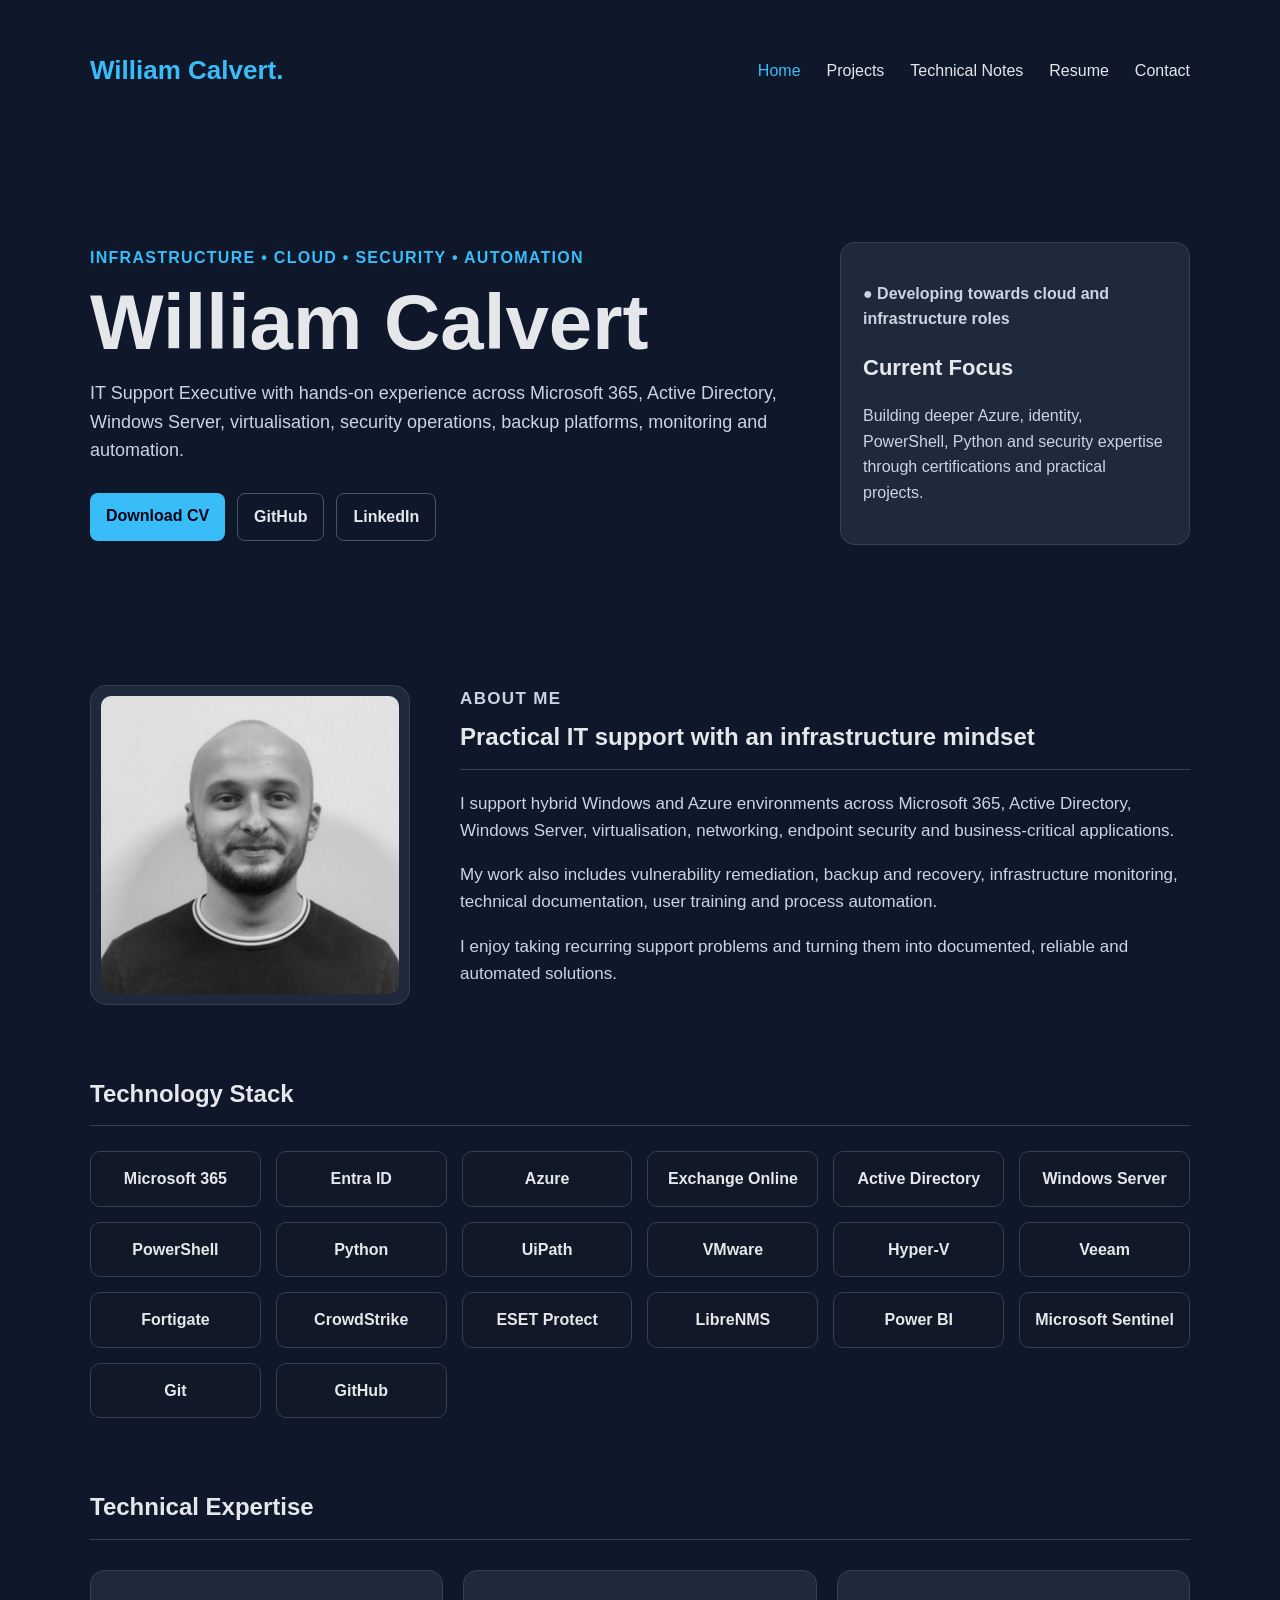
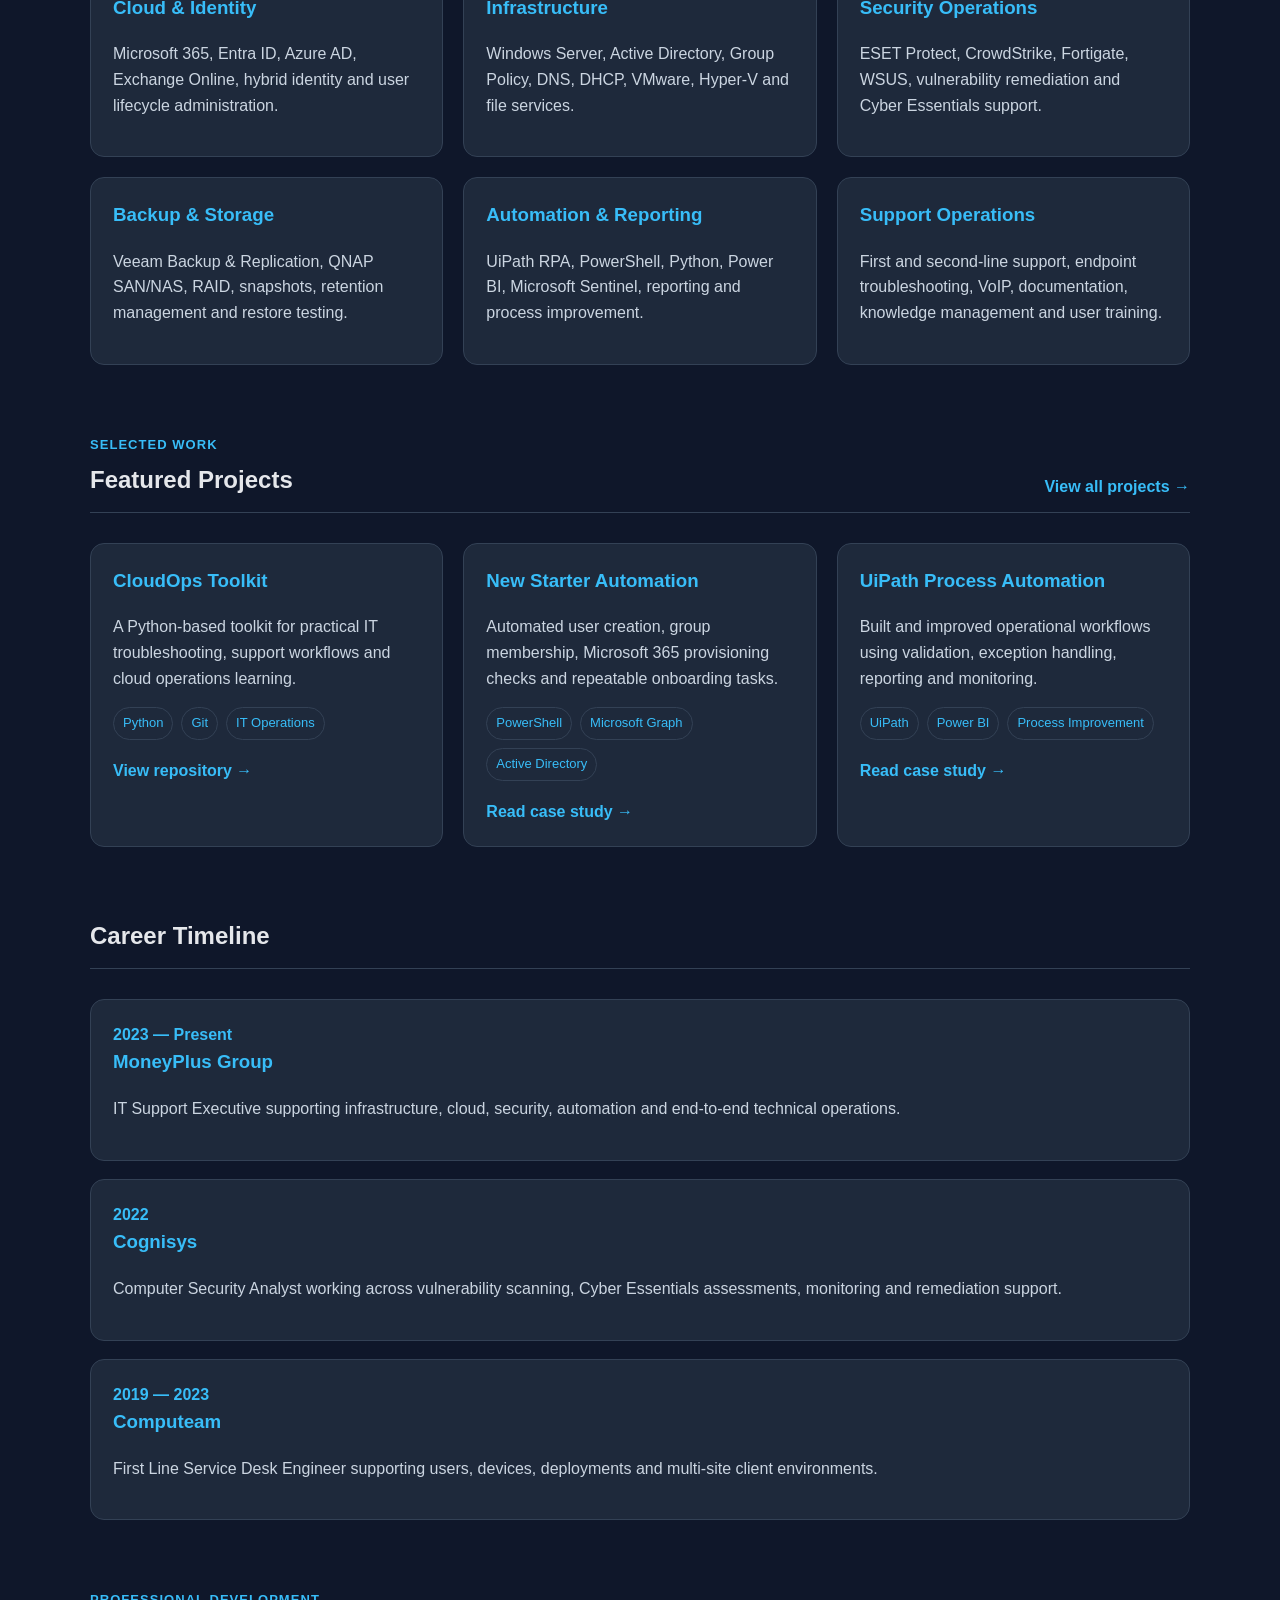
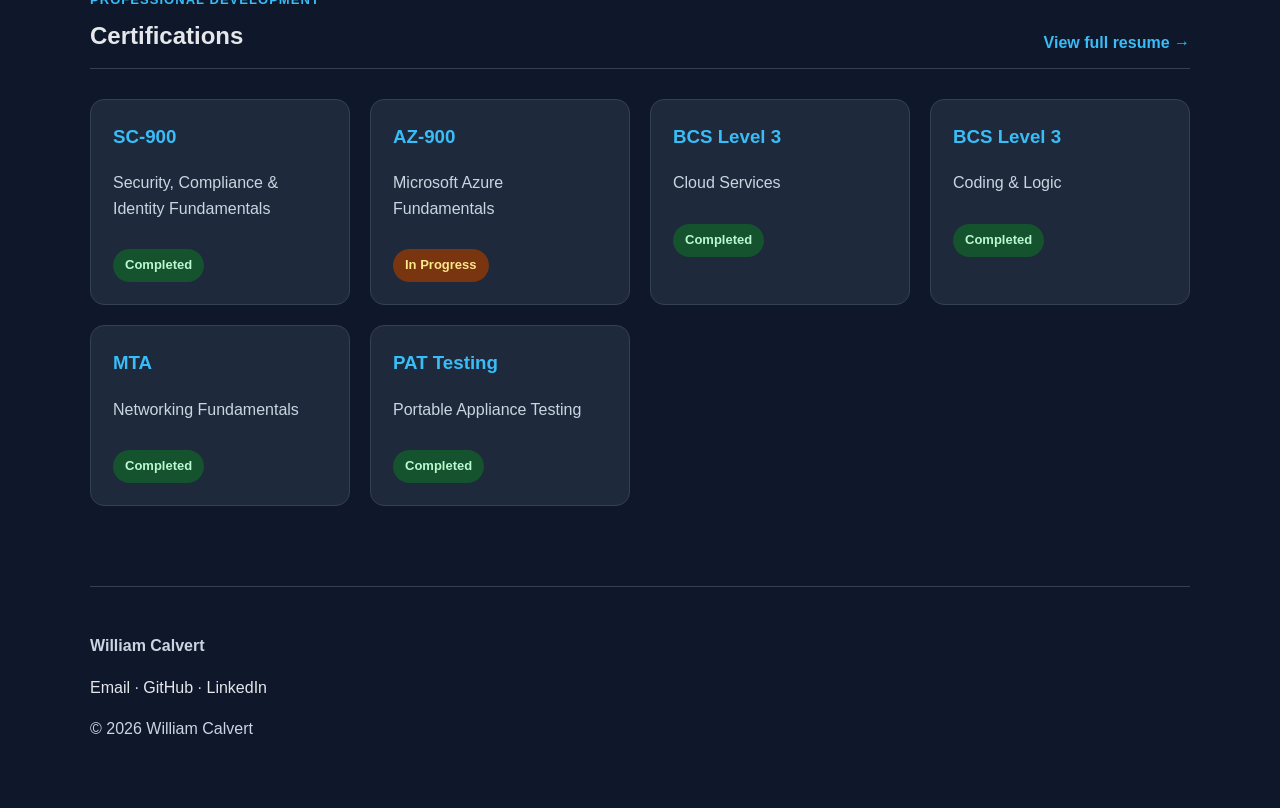
==== index.html @ 5eeb5b67 "Add downloadable CV and portfolio assets" ====
<!DOCTYPE html>
<html lang="en">
<head>
  <meta charset="UTF-8" />
  <meta name="viewport" content="width=device-width, initial-scale=1.0" />

  <meta
    name="description"
    content="William Calvert's IT portfolio covering infrastructure, Microsoft 365, cloud, security and automation."
  />

  <title>William Calvert | IT Support Portfolio</title>
  <link rel="stylesheet" href="style.css" />
</head>

<body>

  <main class="container">

    <nav>
      <div class="logo">
        William Calvert<span>.</span>
      </div>

      <ul>
        <li><a href="index.html" aria-current="page">Home</a></li>
        <li><a href="projects.html">Projects</a></li>
        <li><a href="blog.html">Technical Notes</a></li>
        <li><a href="resume.html">Resume</a></li>
        <li><a href="contact.html">Contact</a></li>
      </ul>
    </nav>

    <section class="hero">
      <div class="hero-text">
        <p class="eyebrow">
          Infrastructure • Cloud • Security • Automation
        </p>

        <h1>William Calvert</h1>

        <p class="intro">
          IT Support Executive with hands-on experience across Microsoft 365,
          Active Directory, Windows Server, virtualisation, security operations,
          backup platforms, monitoring and automation.
        </p>

        <div class="buttons">
          <a href="assets/Current CV.docx" class="btn" target="_blank">
            Download CV
          </a>

          <a
            href="https://github.com/Mysticeel"
            target="_blank"
            rel="noopener noreferrer"
            class="btn secondary"
          >
            GitHub
          </a>

          <a
            href="https://www.linkedin.com/in/william-calvert-b155931b8"
            target="_blank"
            rel="noopener noreferrer"
            class="btn secondary"
          >
            LinkedIn
          </a>
        </div>
      </div>

      <aside class="status-card">
        <p class="status-dot">
          <span aria-hidden="true">●</span>
          Developing towards cloud and infrastructure roles
        </p>

        <h2>Current Focus</h2>

        <p>
          Building deeper Azure, identity, PowerShell, Python and security
          expertise through certifications and practical projects.
        </p>
      </aside>
    </section>

    <section id="about" class="about-section">
      <div class="about-image-wrapper">
        <img
          src="assets/will-calvert.jpg"
          alt="Portrait of William Calvert"
          class="about-image"
        />
      </div>

      <div class="about-content">
        <p class="section-label">About me</p>
        <h2>Practical IT support with an infrastructure mindset</h2>

        <p>
          I support hybrid Windows and Azure environments across Microsoft 365,
          Active Directory, Windows Server, virtualisation, networking,
          endpoint security and business-critical applications.
        </p>

        <p>
          My work also includes vulnerability remediation, backup and recovery,
          infrastructure monitoring, technical documentation, user training and
          process automation.
        </p>

        <p>
          I enjoy taking recurring support problems and turning them into
          documented, reliable and automated solutions.
        </p>
      </div>
    </section>

    <section id="tech-stack">
      <h2>Technology Stack</h2>

      <div class="stack-grid">
        <div class="stack-item">Microsoft 365</div>
        <div class="stack-item">Entra ID</div>
        <div class="stack-item">Azure</div>
        <div class="stack-item">Exchange Online</div>
        <div class="stack-item">Active Directory</div>
        <div class="stack-item">Windows Server</div>
        <div class="stack-item">PowerShell</div>
        <div class="stack-item">Python</div>
        <div class="stack-item">UiPath</div>
        <div class="stack-item">VMware</div>
        <div class="stack-item">Hyper-V</div>
        <div class="stack-item">Veeam</div>
        <div class="stack-item">Fortigate</div>
        <div class="stack-item">CrowdStrike</div>
        <div class="stack-item">ESET Protect</div>
        <div class="stack-item">LibreNMS</div>
        <div class="stack-item">Power BI</div>
        <div class="stack-item">Microsoft Sentinel</div>
        <div class="stack-item">Git</div>
        <div class="stack-item">GitHub</div>
      </div>
    </section>

    <section id="expertise">
      <h2>Technical Expertise</h2>

      <div class="expertise-grid">

        <article class="card">
          <h3>Cloud & Identity</h3>
          <p>
            Microsoft 365, Entra ID, Azure AD, Exchange Online,
            hybrid identity and user lifecycle administration.
          </p>
        </article>

        <article class="card">
          <h3>Infrastructure</h3>
          <p>
            Windows Server, Active Directory, Group Policy, DNS, DHCP,
            VMware, Hyper-V and file services.
          </p>
        </article>

        <article class="card">
          <h3>Security Operations</h3>
          <p>
            ESET Protect, CrowdStrike, Fortigate, WSUS, vulnerability
            remediation and Cyber Essentials support.
          </p>
        </article>

        <article class="card">
          <h3>Backup & Storage</h3>
          <p>
            Veeam Backup & Replication, QNAP SAN/NAS, RAID, snapshots,
            retention management and restore testing.
          </p>
        </article>

        <article class="card">
          <h3>Automation & Reporting</h3>
          <p>
            UiPath RPA, PowerShell, Python, Power BI, Microsoft Sentinel,
            reporting and process improvement.
          </p>
        </article>

        <article class="card">
          <h3>Support Operations</h3>
          <p>
            First and second-line support, endpoint troubleshooting,
            VoIP, documentation, knowledge management and user training.
          </p>
        </article>

      </div>
    </section>

    <section id="featured-projects">
      <div class="section-heading">
        <div>
          <p class="section-label">Selected work</p>
          <h2>Featured Projects</h2>
        </div>

        <a href="projects.html" class="text-link">
          View all projects →
        </a>
      </div>

      <div class="highlight-grid">

        <article class="highlight-card">
          <h3>CloudOps Toolkit</h3>

          <p>
            A Python-based toolkit for practical IT troubleshooting,
            support workflows and cloud operations learning.
          </p>

          <div class="tags">
            <span>Python</span>
            <span>Git</span>
            <span>IT Operations</span>
          </div>

          <a
            href="https://github.com/Mysticeel/cloudops-toolkit"
            target="_blank"
            rel="noopener noreferrer"
            class="project-link"
          >
            View repository →
          </a>
        </article>

        <article class="highlight-card">
          <h3>New Starter Automation</h3>

          <p>
            Automated user creation, group membership, Microsoft 365
            provisioning checks and repeatable onboarding tasks.
          </p>

          <div class="tags">
            <span>PowerShell</span>
            <span>Microsoft Graph</span>
            <span>Active Directory</span>
          </div>

          <a
            href="projects.html#new-starter-automation"
            class="project-link"
          >
            Read case study →
          </a>
        </article>

        <article class="highlight-card">
          <h3>UiPath Process Automation</h3>

          <p>
            Built and improved operational workflows using validation,
            exception handling, reporting and monitoring.
          </p>

          <div class="tags">
            <span>UiPath</span>
            <span>Power BI</span>
            <span>Process Improvement</span>
          </div>

          <a
            href="projects.html#uipath-automation"
            class="project-link"
          >
            Read case study →
          </a>
        </article>

      </div>
    </section>

    <section id="timeline">
      <h2>Career Timeline</h2>

      <div class="timeline">

        <article class="timeline-item">
          <span>2023 — Present</span>
          <h3>MoneyPlus Group</h3>
          <p>
            IT Support Executive supporting infrastructure, cloud,
            security, automation and end-to-end technical operations.
          </p>
        </article>

        <article class="timeline-item">
          <span>2022</span>
          <h3>Cognisys</h3>
          <p>
            Computer Security Analyst working across vulnerability scanning,
            Cyber Essentials assessments, monitoring and remediation support.
          </p>
        </article>

        <article class="timeline-item">
          <span>2019 — 2023</span>
          <h3>Computeam</h3>
          <p>
            First Line Service Desk Engineer supporting users, devices,
            deployments and multi-site client environments.
          </p>
        </article>

      </div>
    </section>

    <section id="certifications">
      <div class="section-heading">
        <div>
          <p class="section-label">Professional development</p>
          <h2>Certifications</h2>
        </div>

        <a href="resume.html#certifications" class="text-link">
          View full resume →
        </a>
      </div>

      <div class="cert-grid">

        <article class="cert completed">
          <h3>SC-900</h3>
          <p>Security, Compliance & Identity Fundamentals</p>
          <span>Completed</span>
        </article>

        <article class="cert progress">
          <h3>AZ-900</h3>
          <p>Microsoft Azure Fundamentals</p>
          <span>In Progress</span>
        </article>

        <article class="cert completed">
          <h3>BCS Level 3</h3>
          <p>Cloud Services</p>
          <span>Completed</span>
        </article>

        <article class="cert completed">
          <h3>BCS Level 3</h3>
          <p>Coding & Logic</p>
          <span>Completed</span>
        </article>

        <article class="cert completed">
          <h3>MTA</h3>
          <p>Networking Fundamentals</p>
          <span>Completed</span>
        </article>

        <article class="cert completed">
          <h3>PAT Testing</h3>
          <p>Portable Appliance Testing</p>
          <span>Completed</span>
        </article>

      </div>
    </section>

    <footer id="contact">
      <p><strong>William Calvert</strong></p>

      <p>
        <a href="mailto:William-calvert@hotmail.co.uk">Email</a>
        ·
        <a
          href="https://github.com/Mysticeel"
          target="_blank"
          rel="noopener noreferrer"
        >
          GitHub
        </a>
        ·
        <a
          href="https://www.linkedin.com/in/william-calvert-b155931b8"
          target="_blank"
          rel="noopener noreferrer"
        >
          LinkedIn
        </a>
      </p>

      <p>© 2026 William Calvert</p>
    </footer>

  </main>

</body>
</html>
---- style.css ----
* {
  box-sizing: border-box;
}

html {
  scroll-behavior: smooth;
}

body {
  margin: 0;
  font-family: Arial, Helvetica, sans-serif;
  background: #0f172a;
  color: #e5e7eb;
  line-height: 1.6;
}

img {
  max-width: 100%;
}

.container {
  width: min(1100px, 92%);
  margin: 0 auto;
  padding: 50px 0;
}

/* Navigation */

nav {
  display: flex;
  justify-content: space-between;
  align-items: center;
  gap: 24px;
  margin-bottom: 80px;
}

.logo {
  color: #38bdf8;
  font-size: 26px;
  font-weight: 700;
  text-decoration: none;
}

nav ul {
  display: flex;
  flex-wrap: wrap;
  gap: 26px;
  margin: 0;
  padding: 0;
  list-style: none;
}

nav a,
footer a {
  color: #e5e7eb;
  text-decoration: none;
}

nav a:hover,
nav a[aria-current="page"],
footer a:hover {
  color: #38bdf8;
}

/* Typography */

.eyebrow,
.section-label {
  color: #38bdf8;
  font-weight: 700;
  letter-spacing: 0.08em;
  text-transform: uppercase;
}

.eyebrow {
  margin: 0 0 12px;
}

.section-label {
  margin: 0 0 6px;
  font-size: 13px;
}

h1 {
  margin: 0;
  font-size: clamp(46px, 7vw, 78px);
  line-height: 1;
}

h2 {
  margin-top: 70px;
  padding-bottom: 12px;
  border-bottom: 1px solid #334155;
}

h3 {
  margin-top: 0;
}

.intro {
  max-width: 720px;
  color: #cbd5e1;
  font-size: 18px;
}

/* Buttons and links */

.buttons {
  display: flex;
  flex-wrap: wrap;
  gap: 12px;
  margin-top: 28px;
}

.btn {
  display: inline-block;
  padding: 10px 16px;
  border-radius: 8px;
  background: #38bdf8;
  color: #020617;
  font-weight: 700;
  text-decoration: none;
  transition: 0.2s ease;
}

.btn.secondary {
  border: 1px solid #475569;
  background: transparent;
  color: #e5e7eb;
}

.btn:hover {
  transform: translateY(-2px);
}

.text-link,
.project-link {
  color: #38bdf8;
  font-weight: 700;
  text-decoration: none;
}

.project-link {
  display: inline-block;
  margin-top: 18px;
}

.text-link:hover,
.project-link:hover {
  text-decoration: underline;
}

/* Homepage hero */

.hero {
  display: grid;
  grid-template-columns: minmax(0, 2fr) minmax(260px, 1fr);
  gap: 50px;
  align-items: center;
  padding: 70px 0;
}

.hero-text {
  min-width: 0;
}

.status-card,
.card,
.highlight-card,
.timeline-item,
.cert {
  padding: 22px;
  border: 1px solid #334155;
  border-radius: 14px;
  background: #1e293b;
  transition: 0.2s ease;
}

.status-card:hover,
.card:hover,
.highlight-card:hover,
.timeline-item:hover,
.cert:hover {
  transform: translateY(-4px);
  border-color: #38bdf8;
}

.status-dot {
  color: #38bdf8;
  font-weight: 700;
}

.status-card h2 {
  margin-top: 18px;
  padding: 0;
  border: 0;
  font-size: 22px;
}

.status-card p,
.card p,
.highlight-card p,
.timeline-item p,
.cert p,
footer {
  color: #cbd5e1;
}

/* About section */

.about-section {
  display: grid;
  grid-template-columns: minmax(220px, 320px) 1fr;
  gap: 50px;
  align-items: center;
  margin-top: 70px;
}

.about-image-wrapper {
  padding: 10px;
  border: 1px solid #334155;
  border-radius: 16px;
  background: #1e293b;
}

.about-image {
  display: block;
  width: 100%;
  aspect-ratio: 1 / 1;
  border-radius: 10px;
  object-fit: cover;
  filter: grayscale(100%);
}

.about-content h2 {
  margin-top: 0;
}

.about-content p {
  color: #cbd5e1;
  font-size: 17px;
}

/* Section headings */

.section-heading {
  display: flex;
  justify-content: space-between;
  align-items: end;
  gap: 24px;
  margin-top: 70px;
  padding-bottom: 12px;
  border-bottom: 1px solid #334155;
}

.section-heading h2 {
  margin: 0;
  padding: 0;
  border: 0;
}

/* Grids */

.stack-grid,
.expertise-grid,
.highlight-grid,
.cert-grid {
  display: grid;
  gap: 20px;
  margin-top: 30px;
}

.stack-grid {
  grid-template-columns: repeat(auto-fit, minmax(150px, 1fr));
  gap: 15px;
  margin-top: 25px;
}

.expertise-grid,
.highlight-grid {
  grid-template-columns: repeat(auto-fit, minmax(280px, 1fr));
}

.cert-grid {
  grid-template-columns: repeat(auto-fit, minmax(220px, 1fr));
}

.stack-item {
  padding: 14px;
  border: 1px solid #334155;
  border-radius: 10px;
  background: #111827;
  text-align: center;
  font-weight: 600;
  transition: 0.2s ease;
}

.stack-item:hover {
  transform: translateY(-3px);
  border-color: #38bdf8;
  color: #38bdf8;
}

/* Tags */

.tags {
  display: flex;
  flex-wrap: wrap;
  gap: 8px;
  margin-top: 14px;
}

.tags span {
  padding: 5px 9px;
  border: 1px solid #334155;
  border-radius: 999px;
  color: #38bdf8;
  font-size: 13px;
}

.large-tags span {
  padding: 8px 12px;
  font-size: 14px;
}

/* Timeline */

.timeline {
  display: grid;
  gap: 18px;
  margin-top: 30px;
}

.timeline-item span {
  color: #38bdf8;
  font-weight: 700;
}

.cert h3,
.card h3,
.highlight-card h3,
.timeline-item h3,
.status-card h3 {
  color: #38bdf8;
}

/* Certifications */

.cert span {
  display: inline-block;
  margin-top: 12px;
  padding: 6px 12px;
  border-radius: 999px;
  font-size: 13px;
  font-weight: 600;
}

.completed span {
  background: #14532d;
  color: #bbf7d0;
}

.progress span {
  background: #78350f;
  color: #fde68a;
}

.planned span {
  background: #1e3a8a;
  color: #bfdbfe;
}

/* Standard page header */

.page-header,
.project-hero {
  max-width: 900px;
  padding: 40px 0 20px;
}

.page-header h1,
.project-hero h1 {
  font-size: clamp(42px, 6vw, 68px);
}

/* Projects page */

.project-summary {
  display: grid;
  grid-template-columns: minmax(0, 1fr) auto;
  gap: 40px;
  align-items: center;
  margin-top: 40px;
  padding: 36px;
  border: 1px solid #334155;
  border-radius: 18px;
  background: #1e293b;
  transition: 0.25s ease;
}

.project-summary:hover {
  transform: translateY(-4px);
  border-color: #38bdf8;
}

.project-summary > div:first-child {
  max-width: 780px;
}

.project-summary h2 {
  margin: 0;
  padding: 0;
  border: 0;
  color: #38bdf8;
}

.project-summary p {
  color: #cbd5e1;
}

.featured-project {
  border-color: #0ea5e9;
}

.project-actions {
  display: flex;
  flex-direction: column;
  gap: 14px;
  min-width: 180px;
}

/* CloudOps Toolkit detail page */

.project-detail {
  max-width: 900px;
  margin-top: 70px;
}

.project-detail h2 {
  margin-bottom: 20px;
}

.project-detail p,
.project-detail li {
  color: #cbd5e1;
}

.detail-list {
  margin: 0;
  padding-left: 20px;
  color: #cbd5e1;
}

.detail-list li {
  margin-bottom: 8px;
}

.module-grid {
  display: grid;
  grid-template-columns: repeat(auto-fit, minmax(220px, 1fr));
  gap: 14px;
  margin-top: 24px;
}

.module-card {
  padding: 16px;
  border: 1px solid #334155;
  border-radius: 10px;
  background: #111827;
  transition: 0.2s ease;
}

.module-card:hover {
  transform: translateY(-3px);
  border-color: #38bdf8;
}

.code-block {
  overflow-x: auto;
  padding: 22px;
  border: 1px solid #334155;
  border-radius: 12px;
  background: #020617;
  color: #cbd5e1;
  line-height: 1.7;
}

/* Footer */

footer {
  margin-top: 80px;
  padding-top: 30px;
  border-top: 1px solid #334155;
}

/* Responsive */

@media (max-width: 800px) {
  nav {
    flex-direction: column;
    align-items: flex-start;
    margin-bottom: 40px;
  }

  nav ul {
    gap: 16px;
  }

  .hero {
    grid-template-columns: 1fr;
    padding: 40px 0;
  }

  .about-section {
    grid-template-columns: 1fr;
  }

  .about-image-wrapper {
    max-width: 320px;
  }
}

@media (max-width: 700px) {
  .project-summary {
    grid-template-columns: 1fr;
    padding: 24px;
  }

  .project-actions {
    width: 100%;
  }

  .project-actions .btn {
    text-align: center;
  }
}

@media (max-width: 650px) {
  .container {
    width: min(94%, 1100px);
    padding: 28px 0;
  }

  h1 {
    font-size: 44px;
  }

  h2 {
    margin-top: 54px;
  }

  .section-heading {
    flex-direction: column;
    align-items: flex-start;
  }

  .expertise-grid,
  .highlight-grid,
  .cert-grid {
    grid-template-columns: 1fr;
  }
}

.resume-section {
  max-width: 950px;
  margin-top: 70px;
}

.resume-section > p {
  color: #cbd5e1;
}

.resume-role {
  margin-top: 24px;
  padding: 26px;
  border: 1px solid #334155;
  border-radius: 14px;
  background: #1e293b;
}

.resume-role-header {
  display: flex;
  justify-content: space-between;
  align-items: flex-start;
  gap: 24px;
  margin-bottom: 18px;
}

.resume-role-header h3 {
  margin-bottom: 2px;
  color: #38bdf8;
}

.resume-role-header span {
  color: #94a3b8;
  font-weight: 700;
  white-space: nowrap;
}

.company-name {
  margin: 0;
  color: #cbd5e1;
}

.resume-skills-grid {
  display: grid;
  grid-template-columns: repeat(auto-fit, minmax(260px, 1fr));
  gap: 18px;
  margin-top: 28px;
}

.resume-skill-group {
  padding: 20px;
  border: 1px solid #334155;
  border-radius: 12px;
  background: #111827;
}

.resume-skill-group h3 {
  color: #38bdf8;
}

.resume-skill-group p {
  margin-bottom: 0;
  color: #cbd5e1;
}

@media (max-width: 700px) {
  .resume-role-header {
    flex-direction: column;
    gap: 6px;
  }

  .resume-role-header span {
    white-space: normal;
  }
}

.contact-grid {
  display: grid;
  grid-template-columns: repeat(2, minmax(0, 1fr));
  gap: 20px;
  margin-top: 40px;
}

.contact-card {
  padding: 26px;
  border: 1px solid #334155;
  border-radius: 14px;
  background: #1e293b;
  transition: 0.2s ease;
}

.contact-card:hover {
  transform: translateY(-4px);
  border-color: #38bdf8;
}

.contact-card h2 {
  margin: 0 0 12px;
  padding: 0;
  border: 0;
  color: #38bdf8;
  font-size: 24px;
}

.contact-card p {
  color: #cbd5e1;
}

.contact-card .btn {
  margin-top: 12px;
}

.contact-cta {
  margin-top: 70px;
  padding: 30px;
  border: 1px solid #334155;
  border-radius: 16px;
  background: #111827;
}

.contact-cta h2 {
  margin: 0;
  padding: 0;
  border: 0;
}

.contact-cta > p:not(.section-label) {
  max-width: 750px;
  color: #cbd5e1;
}

@media (max-width: 700px) {
  .contact-grid {
    grid-template-columns: 1fr;
  }
}

.notes-intro {
  margin-top: 40px;
  padding: 28px;
  border: 1px solid #334155;
  border-radius: 16px;
  background: #111827;
}

.notes-intro h2 {
  margin: 0 0 12px;
  padding: 0;
  border: 0;
}

.notes-intro p:not(.section-label) {
  max-width: 780px;
  color: #cbd5e1;
}

.notes-intro .btn {
  margin-top: 12px;
}

.notes-grid {
  display: grid;
  grid-template-columns: repeat(2, minmax(0, 1fr));
  gap: 20px;
  margin-top: 40px;
}

.note-card {
  padding: 26px;
  border: 1px solid #334155;
  border-radius: 14px;
  background: #1e293b;
  transition: 0.2s ease;
}

.note-card:hover {
  transform: translateY(-4px);
  border-color: #38bdf8;
}

.note-card h2 {
  margin: 16px 0 10px;
  padding: 0;
  border: 0;
  color: #38bdf8;
  font-size: 24px;
}

.note-card p {
  color: #cbd5e1;
}

.note-meta {
  display: flex;
  flex-wrap: wrap;
  gap: 8px;
}

.note-meta span,
.note-status {
  display: inline-block;
  padding: 5px 9px;
  border: 1px solid #334155;
  border-radius: 999px;
  color: #94a3b8;
  font-size: 12px;
  font-weight: 700;
}

.note-status {
  margin-top: 12px;
}

@media (max-width: 700px) {
  .notes-grid {
    grid-template-columns: 1fr;
  }
}
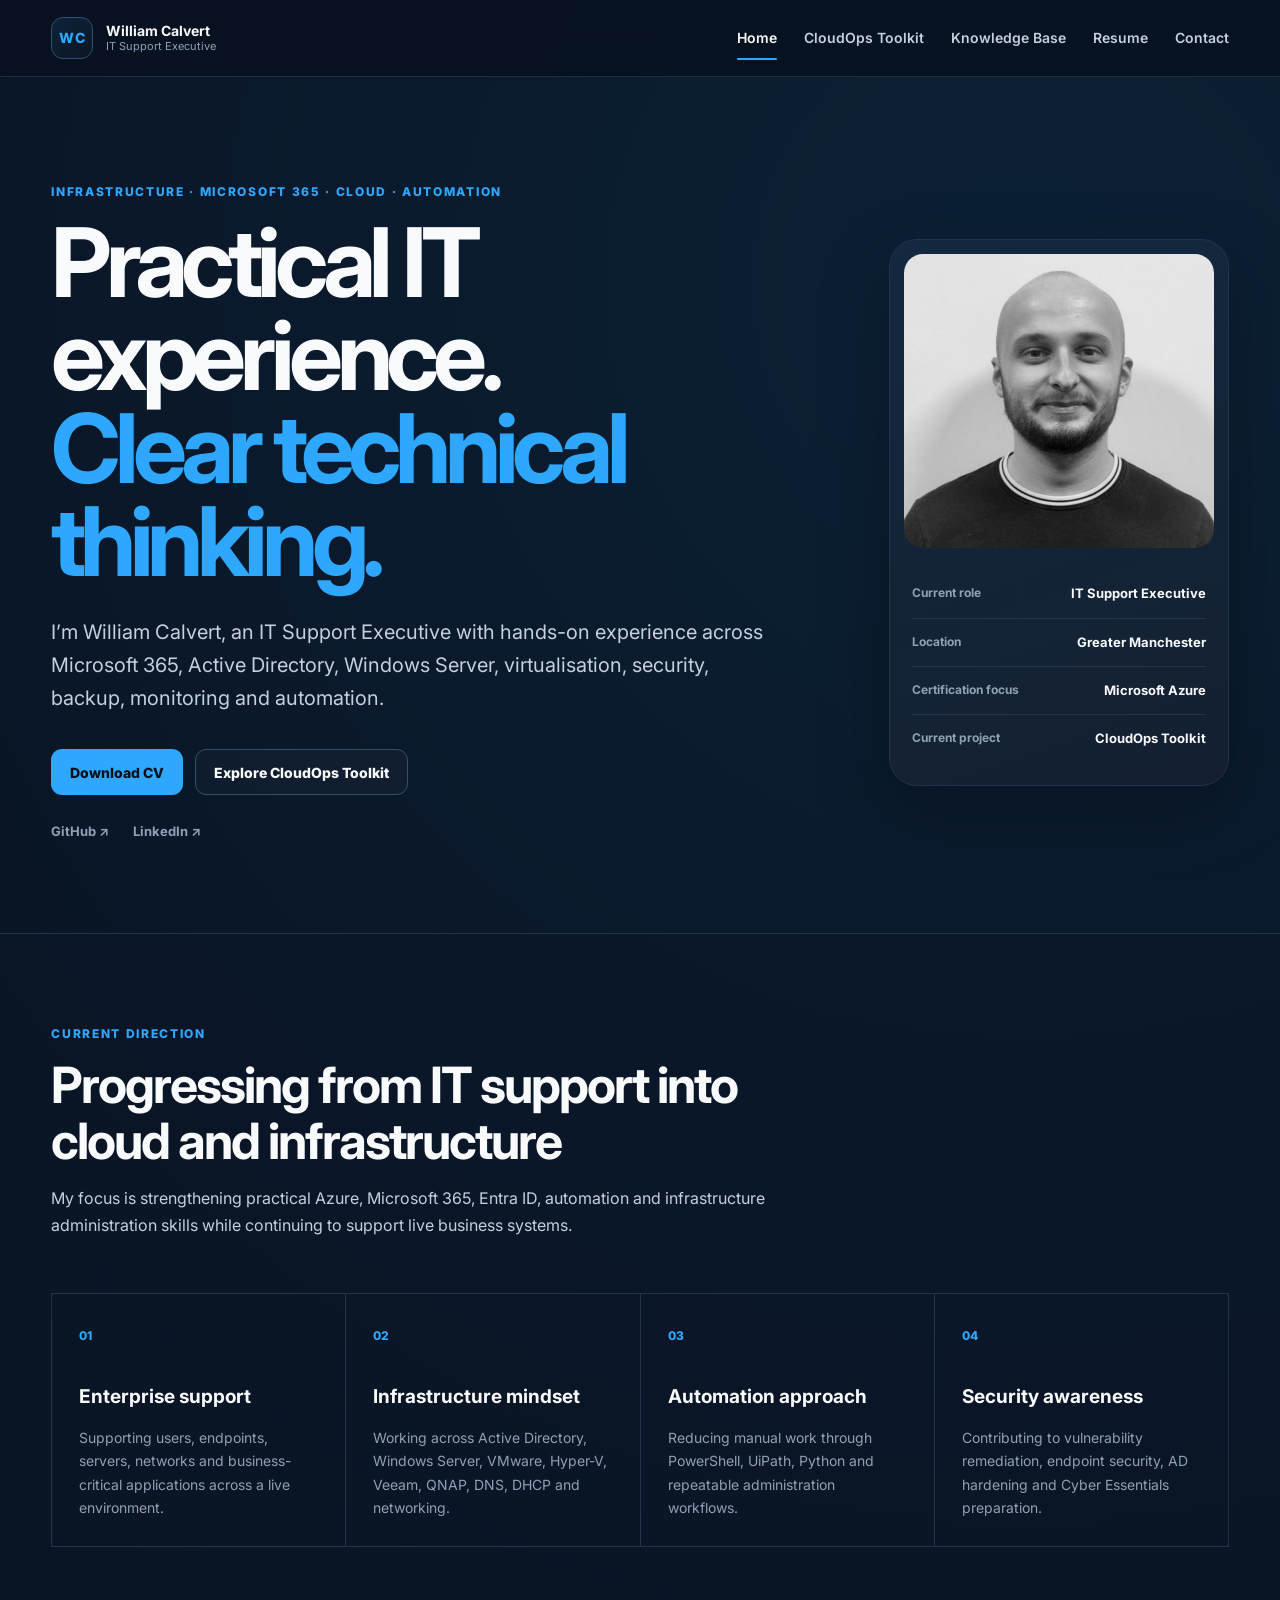
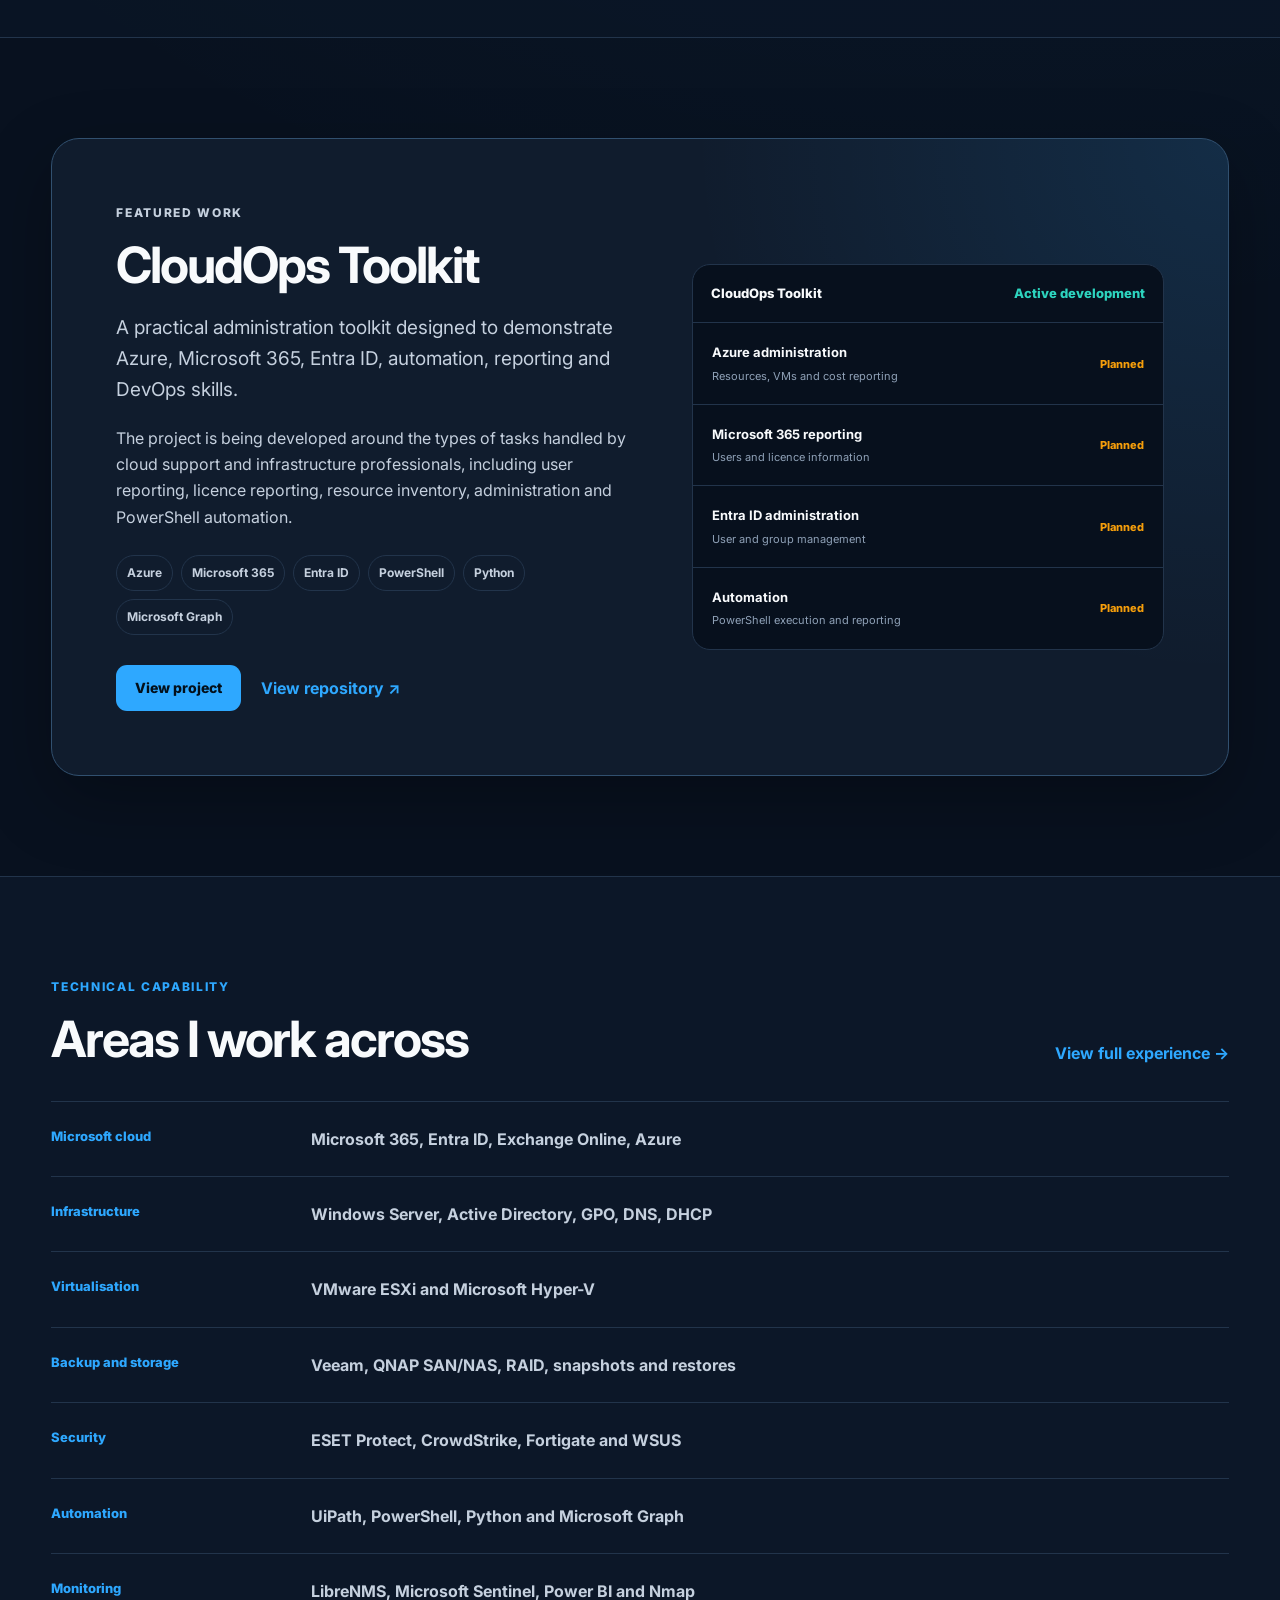
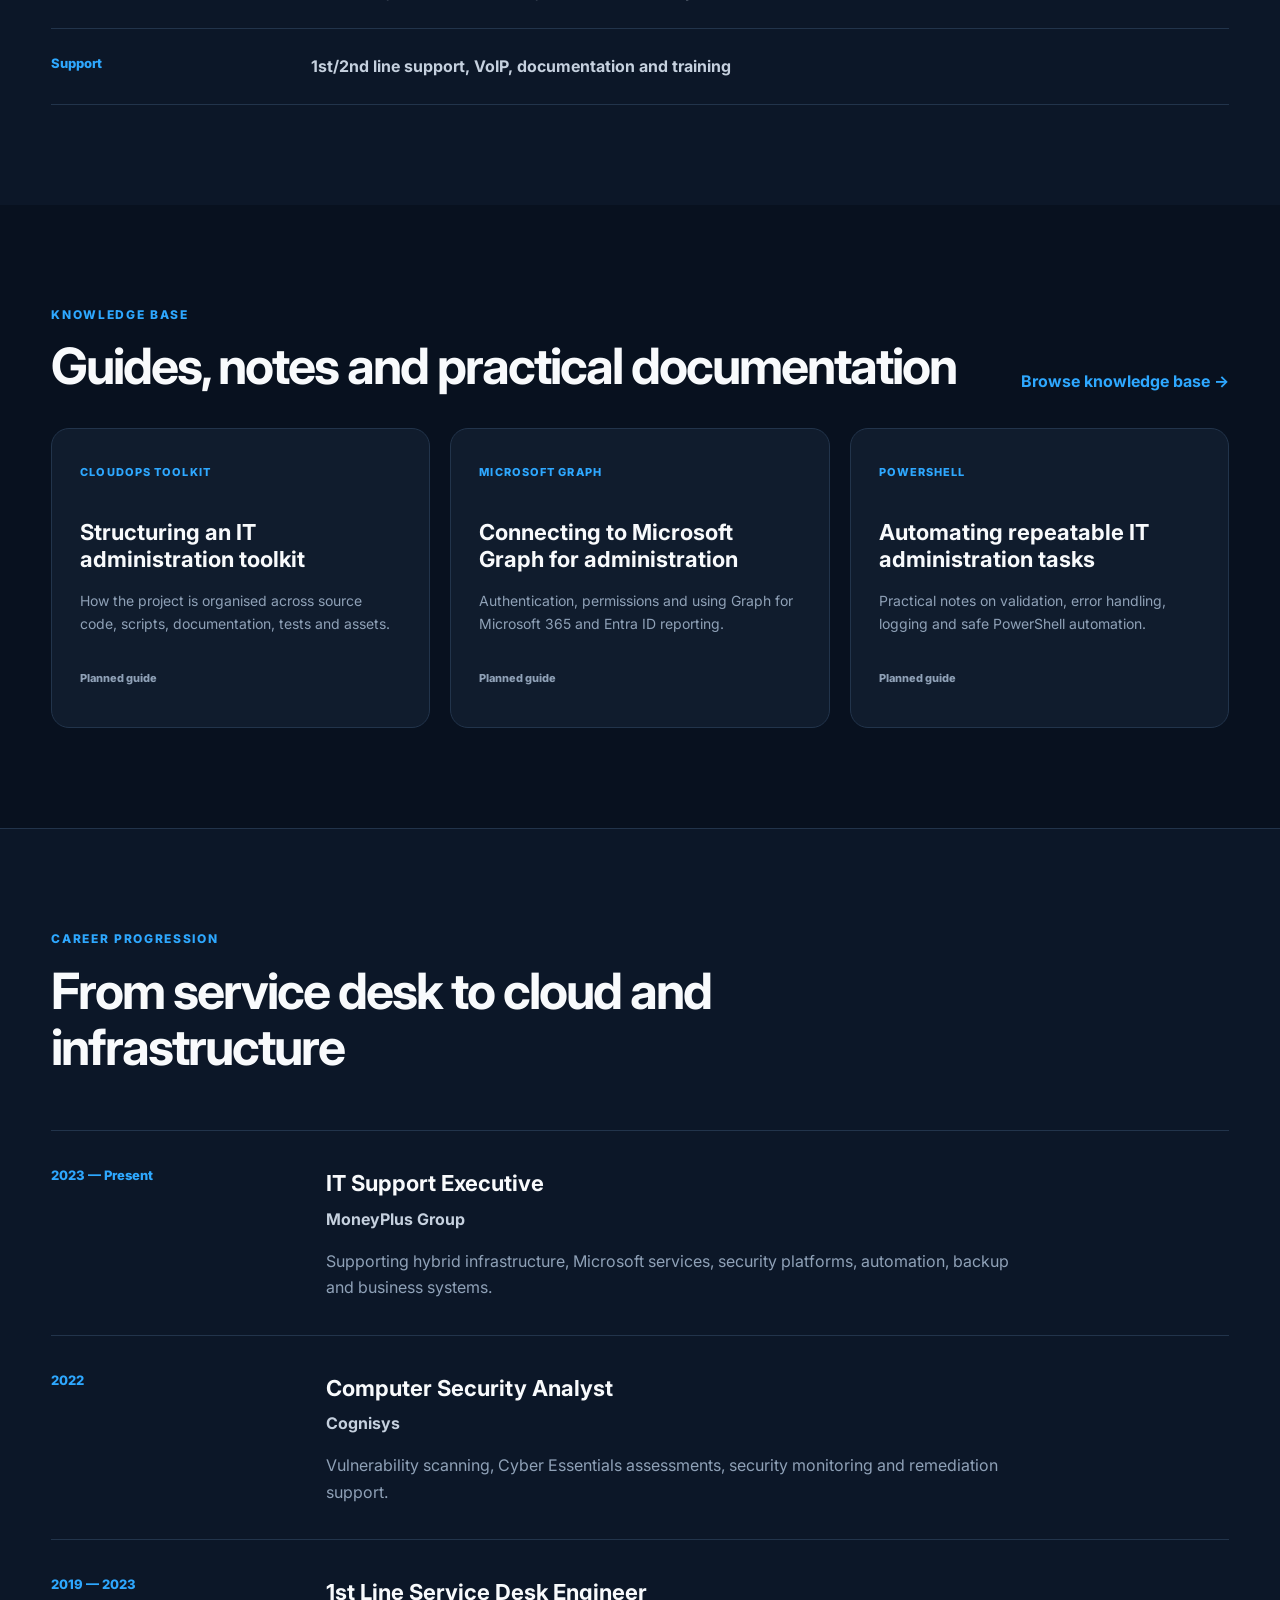
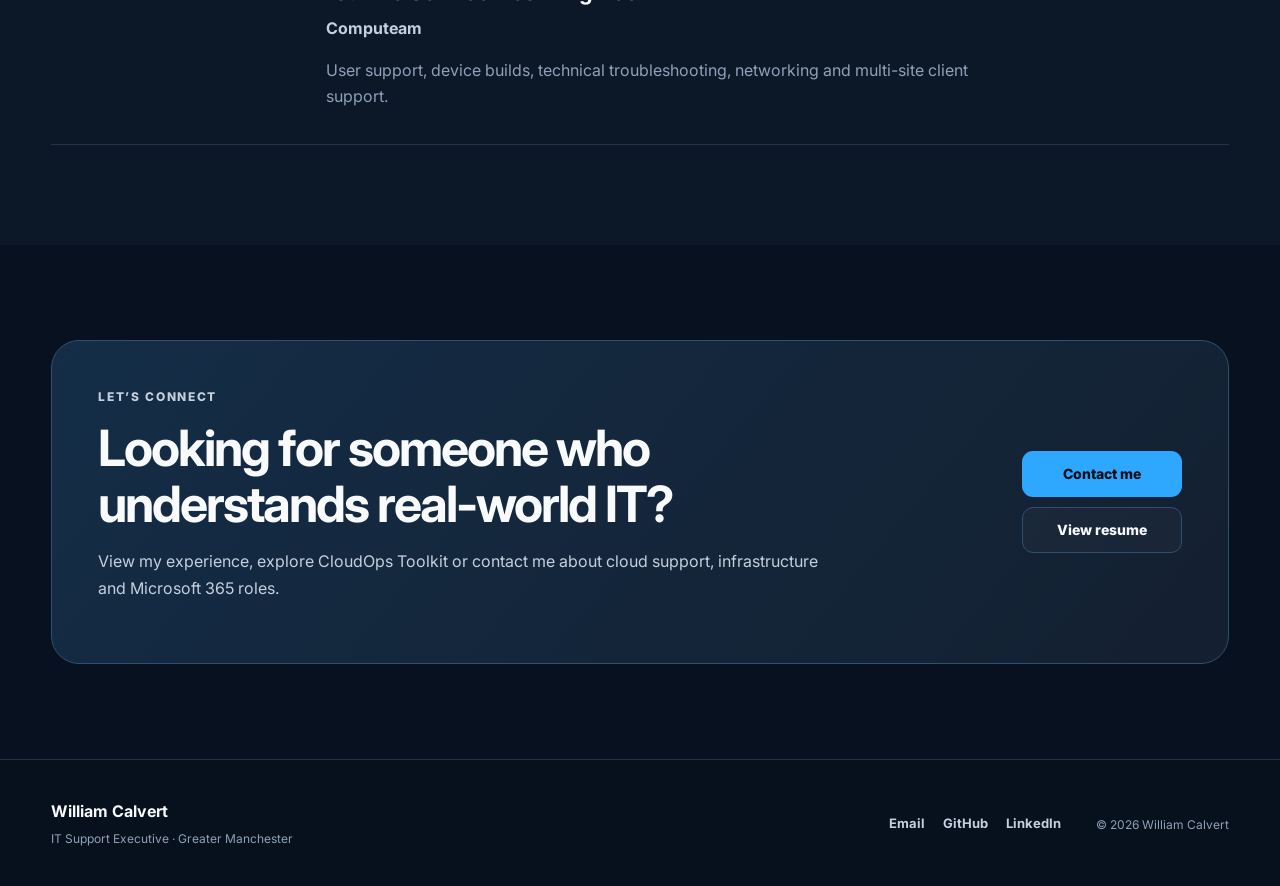
==== commit e94df5b8: "Redesign homepage for professional IT brand" ====
--- a/index.html
+++ b/index.html
@@ -6,379 +6,511 @@
 
   <meta
     name="description"
-    content="William Calvert's IT portfolio covering infrastructure, Microsoft 365, cloud, security and automation."
+    content="William Calvert's professional IT portfolio covering Microsoft 365, infrastructure, security, automation and cloud administration."
   />
 
-  <title>William Calvert | IT Support Portfolio</title>
+  <meta property="og:title" content="William Calvert | IT Support Executive" />
+  <meta
+    property="og:description"
+    content="Infrastructure, Microsoft 365, cloud administration, security and automation."
+  />
+  <meta property="og:type" content="website" />
+  <meta
+    property="og:url"
+    content="https://mysticeel.github.io/it-portfolio/"
+  />
+  <meta
+    property="og:image"
+    content="https://mysticeel.github.io/it-portfolio/assets/will-calvert.jpg"
+  />
+
+  <title>William Calvert | IT Support Executive</title>
+
+  <link rel="preconnect" href="https://fonts.googleapis.com" />
+  <link rel="preconnect" href="https://fonts.gstatic.com" crossorigin />
+
+  <link
+    href="https://fonts.googleapis.com/css2?family=Inter:wght@400;500;600;700;800&display=swap"
+    rel="stylesheet"
+  />
+
+  <link rel="icon" href="assets/favicon.svg" type="image/svg+xml" />
   <link rel="stylesheet" href="style.css" />
 </head>
 
 <body>
 
-  <main class="container">
-
-    <nav>
-      <div class="logo">
-        William Calvert<span>.</span>
-      </div>
-
-      <ul>
-        <li><a href="index.html" aria-current="page">Home</a></li>
-        <li><a href="projects.html">Projects</a></li>
-        <li><a href="blog.html">Technical Notes</a></li>
-        <li><a href="resume.html">Resume</a></li>
-        <li><a href="contact.html">Contact</a></li>
-      </ul>
-    </nav>
+  <header class="site-header">
+    <div class="shell nav-shell">
+
+      <a href="index.html" class="brand" aria-label="William Calvert homepage">
+        <span class="brand-mark">WC</span>
+
+        <span class="brand-text">
+          <strong>William Calvert</strong>
+          <small>IT Support Executive</small>
+        </span>
+      </a>
+
+      <button
+        class="nav-toggle"
+        type="button"
+        aria-label="Open navigation"
+        aria-expanded="false"
+        aria-controls="site-navigation"
+      >
+        <span></span>
+        <span></span>
+        <span></span>
+      </button>
+
+      <nav id="site-navigation" class="site-navigation">
+        <a href="index.html" aria-current="page">Home</a>
+        <a href="projects.html">CloudOps Toolkit</a>
+        <a href="blog.html">Knowledge Base</a>
+        <a href="resume.html">Resume</a>
+        <a href="contact.html">Contact</a>
+      </nav>
+
+    </div>
+  </header>
+
+  <main>
 
     <section class="hero">
-      <div class="hero-text">
-        <p class="eyebrow">
-          Infrastructure • Cloud • Security • Automation
-        </p>
-
-        <h1>William Calvert</h1>
-
-        <p class="intro">
-          IT Support Executive with hands-on experience across Microsoft 365,
-          Active Directory, Windows Server, virtualisation, security operations,
-          backup platforms, monitoring and automation.
-        </p>
-
-        <div class="buttons">
-          <a href="assets/Current CV.docx" class="btn" target="_blank">
-            Download CV
+      <div class="shell hero-grid">
+
+        <div class="hero-copy">
+          <p class="kicker">
+            Infrastructure · Microsoft 365 · Cloud · Automation
+          </p>
+
+          <h1>
+            Practical IT experience.
+            <span>Clear technical thinking.</span>
+          </h1>
+
+          <p class="hero-summary">
+            I’m William Calvert, an IT Support Executive with hands-on
+            experience across Microsoft 365, Active Directory, Windows Server,
+            virtualisation, security, backup, monitoring and automation.
+          </p>
+
+          <div class="hero-actions">
+            <a href="assets/william-calvert-cv.pdf" class="button primary" target="_blank">
+              Download CV
+            </a>
+
+            <a href="projects.html" class="button secondary">
+              Explore CloudOps Toolkit
+            </a>
+          </div>
+
+          <div class="hero-links">
+            <a
+              href="https://github.com/Mysticeel"
+              target="_blank"
+              rel="noopener noreferrer"
+            >
+              GitHub ↗
+            </a>
+
+            <a
+              href="https://www.linkedin.com/in/william-calvert-b155931b8"
+              target="_blank"
+              rel="noopener noreferrer"
+            >
+              LinkedIn ↗
+            </a>
+          </div>
+        </div>
+
+        <aside class="profile-panel">
+
+          <div class="profile-image-frame">
+            <img
+              src="assets/will-calvert.jpg"
+              alt="William Calvert"
+              class="profile-image"
+            />
+          </div>
+
+          <div class="profile-details">
+            <div>
+              <span class="profile-label">Current role</span>
+              <strong>IT Support Executive</strong>
+            </div>
+
+            <div>
+              <span class="profile-label">Location</span>
+              <strong>Greater Manchester</strong>
+            </div>
+
+            <div>
+              <span class="profile-label">Certification focus</span>
+              <strong>Microsoft Azure</strong>
+            </div>
+
+            <div>
+              <span class="profile-label">Current project</span>
+              <strong>CloudOps Toolkit</strong>
+            </div>
+          </div>
+
+        </aside>
+
+      </div>
+    </section>
+
+    <section class="focus-section">
+      <div class="shell">
+
+        <div class="section-intro">
+          <p class="section-kicker">Current direction</p>
+          <h2>Progressing from IT support into cloud and infrastructure</h2>
+          <p>
+            My focus is strengthening practical Azure, Microsoft 365,
+            Entra ID, automation and infrastructure administration skills
+            while continuing to support live business systems.
+          </p>
+        </div>
+
+        <div class="focus-grid">
+
+          <article class="focus-item">
+            <span class="focus-number">01</span>
+            <h3>Enterprise support</h3>
+            <p>
+              Supporting users, endpoints, servers, networks and
+              business-critical applications across a live environment.
+            </p>
+          </article>
+
+          <article class="focus-item">
+            <span class="focus-number">02</span>
+            <h3>Infrastructure mindset</h3>
+            <p>
+              Working across Active Directory, Windows Server, VMware,
+              Hyper-V, Veeam, QNAP, DNS, DHCP and networking.
+            </p>
+          </article>
+
+          <article class="focus-item">
+            <span class="focus-number">03</span>
+            <h3>Automation approach</h3>
+            <p>
+              Reducing manual work through PowerShell, UiPath,
+              Python and repeatable administration workflows.
+            </p>
+          </article>
+
+          <article class="focus-item">
+            <span class="focus-number">04</span>
+            <h3>Security awareness</h3>
+            <p>
+              Contributing to vulnerability remediation, endpoint security,
+              AD hardening and Cyber Essentials preparation.
+            </p>
+          </article>
+
+        </div>
+      </div>
+    </section>
+
+    <section class="toolkit-section">
+      <div class="shell">
+
+        <div class="toolkit-card">
+
+          <div class="toolkit-copy">
+            <p class="section-kicker">Featured work</p>
+
+            <h2>CloudOps Toolkit</h2>
+
+            <p class="toolkit-lead">
+              A practical administration toolkit designed to demonstrate
+              Azure, Microsoft 365, Entra ID, automation, reporting and
+              DevOps skills.
+            </p>
+
+            <p>
+              The project is being developed around the types of tasks handled
+              by cloud support and infrastructure professionals, including
+              user reporting, licence reporting, resource inventory,
+              administration and PowerShell automation.
+            </p>
+
+            <div class="toolkit-tags">
+              <span>Azure</span>
+              <span>Microsoft 365</span>
+              <span>Entra ID</span>
+              <span>PowerShell</span>
+              <span>Python</span>
+              <span>Microsoft Graph</span>
+            </div>
+
+            <div class="toolkit-actions">
+              <a href="projects.html" class="button primary">
+                View project
+              </a>
+
+              <a
+                href="https://github.com/Mysticeel/cloudops-toolkit"
+                target="_blank"
+                rel="noopener noreferrer"
+                class="text-link"
+              >
+                View repository ↗
+              </a>
+            </div>
+          </div>
+
+          <div class="toolkit-panel">
+
+            <div class="toolkit-panel-header">
+              <span>CloudOps Toolkit</span>
+              <span class="active-status">Active development</span>
+            </div>
+
+            <div class="toolkit-module">
+              <div>
+                <strong>Azure administration</strong>
+                <span>Resources, VMs and cost reporting</span>
+              </div>
+              <span class="module-status">Planned</span>
+            </div>
+
+            <div class="toolkit-module">
+              <div>
+                <strong>Microsoft 365 reporting</strong>
+                <span>Users and licence information</span>
+              </div>
+              <span class="module-status">Planned</span>
+            </div>
+
+            <div class="toolkit-module">
+              <div>
+                <strong>Entra ID administration</strong>
+                <span>User and group management</span>
+              </div>
+              <span class="module-status">Planned</span>
+            </div>
+
+            <div class="toolkit-module">
+              <div>
+                <strong>Automation</strong>
+                <span>PowerShell execution and reporting</span>
+              </div>
+              <span class="module-status">Planned</span>
+            </div>
+
+          </div>
+
+        </div>
+
+      </div>
+    </section>
+
+    <section class="expertise-section">
+      <div class="shell">
+
+        <div class="section-heading-row">
+          <div>
+            <p class="section-kicker">Technical capability</p>
+            <h2>Areas I work across</h2>
+          </div>
+
+          <a href="resume.html" class="text-link">
+            View full experience →
           </a>
-
-          <a
-            href="https://github.com/Mysticeel"
-            target="_blank"
-            rel="noopener noreferrer"
-            class="btn secondary"
-          >
-            GitHub
+        </div>
+
+        <div class="expertise-list">
+
+          <article>
+            <span>Microsoft cloud</span>
+            <strong>Microsoft 365, Entra ID, Exchange Online, Azure</strong>
+          </article>
+
+          <article>
+            <span>Infrastructure</span>
+            <strong>Windows Server, Active Directory, GPO, DNS, DHCP</strong>
+          </article>
+
+          <article>
+            <span>Virtualisation</span>
+            <strong>VMware ESXi and Microsoft Hyper-V</strong>
+          </article>
+
+          <article>
+            <span>Backup and storage</span>
+            <strong>Veeam, QNAP SAN/NAS, RAID, snapshots and restores</strong>
+          </article>
+
+          <article>
+            <span>Security</span>
+            <strong>ESET Protect, CrowdStrike, Fortigate and WSUS</strong>
+          </article>
+
+          <article>
+            <span>Automation</span>
+            <strong>UiPath, PowerShell, Python and Microsoft Graph</strong>
+          </article>
+
+          <article>
+            <span>Monitoring</span>
+            <strong>LibreNMS, Microsoft Sentinel, Power BI and Nmap</strong>
+          </article>
+
+          <article>
+            <span>Support</span>
+            <strong>1st/2nd line support, VoIP, documentation and training</strong>
+          </article>
+
+        </div>
+
+      </div>
+    </section>
+
+    <section class="knowledge-section">
+      <div class="shell">
+
+        <div class="section-heading-row">
+          <div>
+            <p class="section-kicker">Knowledge base</p>
+            <h2>Guides, notes and practical documentation</h2>
+          </div>
+
+          <a href="blog.html" class="text-link">
+            Browse knowledge base →
           </a>
-
-          <a
-            href="https://www.linkedin.com/in/william-calvert-b155931b8"
-            target="_blank"
-            rel="noopener noreferrer"
-            class="btn secondary"
-          >
-            LinkedIn
-          </a>
-        </div>
-      </div>
-
-      <aside class="status-card">
-        <p class="status-dot">
-          <span aria-hidden="true">●</span>
-          Developing towards cloud and infrastructure roles
-        </p>
-
-        <h2>Current Focus</h2>
-
-        <p>
-          Building deeper Azure, identity, PowerShell, Python and security
-          expertise through certifications and practical projects.
-        </p>
-      </aside>
-    </section>
-
-    <section id="about" class="about-section">
-      <div class="about-image-wrapper">
-        <img
-          src="assets/will-calvert.jpg"
-          alt="Portrait of William Calvert"
-          class="about-image"
-        />
-      </div>
-
-      <div class="about-content">
-        <p class="section-label">About me</p>
-        <h2>Practical IT support with an infrastructure mindset</h2>
-
-        <p>
-          I support hybrid Windows and Azure environments across Microsoft 365,
-          Active Directory, Windows Server, virtualisation, networking,
-          endpoint security and business-critical applications.
-        </p>
-
-        <p>
-          My work also includes vulnerability remediation, backup and recovery,
-          infrastructure monitoring, technical documentation, user training and
-          process automation.
-        </p>
-
-        <p>
-          I enjoy taking recurring support problems and turning them into
-          documented, reliable and automated solutions.
-        </p>
-      </div>
-    </section>
-
-    <section id="tech-stack">
-      <h2>Technology Stack</h2>
-
-      <div class="stack-grid">
-        <div class="stack-item">Microsoft 365</div>
-        <div class="stack-item">Entra ID</div>
-        <div class="stack-item">Azure</div>
-        <div class="stack-item">Exchange Online</div>
-        <div class="stack-item">Active Directory</div>
-        <div class="stack-item">Windows Server</div>
-        <div class="stack-item">PowerShell</div>
-        <div class="stack-item">Python</div>
-        <div class="stack-item">UiPath</div>
-        <div class="stack-item">VMware</div>
-        <div class="stack-item">Hyper-V</div>
-        <div class="stack-item">Veeam</div>
-        <div class="stack-item">Fortigate</div>
-        <div class="stack-item">CrowdStrike</div>
-        <div class="stack-item">ESET Protect</div>
-        <div class="stack-item">LibreNMS</div>
-        <div class="stack-item">Power BI</div>
-        <div class="stack-item">Microsoft Sentinel</div>
-        <div class="stack-item">Git</div>
-        <div class="stack-item">GitHub</div>
-      </div>
-    </section>
-
-    <section id="expertise">
-      <h2>Technical Expertise</h2>
-
-      <div class="expertise-grid">
-
-        <article class="card">
-          <h3>Cloud & Identity</h3>
-          <p>
-            Microsoft 365, Entra ID, Azure AD, Exchange Online,
-            hybrid identity and user lifecycle administration.
-          </p>
-        </article>
-
-        <article class="card">
-          <h3>Infrastructure</h3>
-          <p>
-            Windows Server, Active Directory, Group Policy, DNS, DHCP,
-            VMware, Hyper-V and file services.
-          </p>
-        </article>
-
-        <article class="card">
-          <h3>Security Operations</h3>
-          <p>
-            ESET Protect, CrowdStrike, Fortigate, WSUS, vulnerability
-            remediation and Cyber Essentials support.
-          </p>
-        </article>
-
-        <article class="card">
-          <h3>Backup & Storage</h3>
-          <p>
-            Veeam Backup & Replication, QNAP SAN/NAS, RAID, snapshots,
-            retention management and restore testing.
-          </p>
-        </article>
-
-        <article class="card">
-          <h3>Automation & Reporting</h3>
-          <p>
-            UiPath RPA, PowerShell, Python, Power BI, Microsoft Sentinel,
-            reporting and process improvement.
-          </p>
-        </article>
-
-        <article class="card">
-          <h3>Support Operations</h3>
-          <p>
-            First and second-line support, endpoint troubleshooting,
-            VoIP, documentation, knowledge management and user training.
-          </p>
-        </article>
-
-      </div>
-    </section>
-
-    <section id="featured-projects">
-      <div class="section-heading">
-        <div>
-          <p class="section-label">Selected work</p>
-          <h2>Featured Projects</h2>
-        </div>
-
-        <a href="projects.html" class="text-link">
-          View all projects →
-        </a>
-      </div>
-
-      <div class="highlight-grid">
-
-        <article class="highlight-card">
-          <h3>CloudOps Toolkit</h3>
-
-          <p>
-            A Python-based toolkit for practical IT troubleshooting,
-            support workflows and cloud operations learning.
-          </p>
-
-          <div class="tags">
-            <span>Python</span>
-            <span>Git</span>
-            <span>IT Operations</span>
-          </div>
-
-          <a
-            href="https://github.com/Mysticeel/cloudops-toolkit"
-            target="_blank"
-            rel="noopener noreferrer"
-            class="project-link"
-          >
-            View repository →
-          </a>
-        </article>
-
-        <article class="highlight-card">
-          <h3>New Starter Automation</h3>
-
-          <p>
-            Automated user creation, group membership, Microsoft 365
-            provisioning checks and repeatable onboarding tasks.
-          </p>
-
-          <div class="tags">
-            <span>PowerShell</span>
-            <span>Microsoft Graph</span>
-            <span>Active Directory</span>
-          </div>
-
-          <a
-            href="projects.html#new-starter-automation"
-            class="project-link"
-          >
-            Read case study →
-          </a>
-        </article>
-
-        <article class="highlight-card">
-          <h3>UiPath Process Automation</h3>
-
-          <p>
-            Built and improved operational workflows using validation,
-            exception handling, reporting and monitoring.
-          </p>
-
-          <div class="tags">
-            <span>UiPath</span>
-            <span>Power BI</span>
-            <span>Process Improvement</span>
-          </div>
-
-          <a
-            href="projects.html#uipath-automation"
-            class="project-link"
-          >
-            Read case study →
-          </a>
-        </article>
-
-      </div>
-    </section>
-
-    <section id="timeline">
-      <h2>Career Timeline</h2>
-
-      <div class="timeline">
-
-        <article class="timeline-item">
-          <span>2023 — Present</span>
-          <h3>MoneyPlus Group</h3>
-          <p>
-            IT Support Executive supporting infrastructure, cloud,
-            security, automation and end-to-end technical operations.
-          </p>
-        </article>
-
-        <article class="timeline-item">
-          <span>2022</span>
-          <h3>Cognisys</h3>
-          <p>
-            Computer Security Analyst working across vulnerability scanning,
-            Cyber Essentials assessments, monitoring and remediation support.
-          </p>
-        </article>
-
-        <article class="timeline-item">
-          <span>2019 — 2023</span>
-          <h3>Computeam</h3>
-          <p>
-            First Line Service Desk Engineer supporting users, devices,
-            deployments and multi-site client environments.
-          </p>
-        </article>
-
-      </div>
-    </section>
-
-    <section id="certifications">
-      <div class="section-heading">
-        <div>
-          <p class="section-label">Professional development</p>
-          <h2>Certifications</h2>
-        </div>
-
-        <a href="resume.html#certifications" class="text-link">
-          View full resume →
-        </a>
-      </div>
-
-      <div class="cert-grid">
-
-        <article class="cert completed">
-          <h3>SC-900</h3>
-          <p>Security, Compliance & Identity Fundamentals</p>
-          <span>Completed</span>
-        </article>
-
-        <article class="cert progress">
-          <h3>AZ-900</h3>
-          <p>Microsoft Azure Fundamentals</p>
-          <span>In Progress</span>
-        </article>
-
-        <article class="cert completed">
-          <h3>BCS Level 3</h3>
-          <p>Cloud Services</p>
-          <span>Completed</span>
-        </article>
-
-        <article class="cert completed">
-          <h3>BCS Level 3</h3>
-          <p>Coding & Logic</p>
-          <span>Completed</span>
-        </article>
-
-        <article class="cert completed">
-          <h3>MTA</h3>
-          <p>Networking Fundamentals</p>
-          <span>Completed</span>
-        </article>
-
-        <article class="cert completed">
-          <h3>PAT Testing</h3>
-          <p>Portable Appliance Testing</p>
-          <span>Completed</span>
-        </article>
-
-      </div>
-    </section>
-
-    <footer id="contact">
-      <p><strong>William Calvert</strong></p>
-
-      <p>
+        </div>
+
+        <div class="knowledge-grid">
+
+          <article class="knowledge-card">
+            <span class="knowledge-topic">CloudOps Toolkit</span>
+            <h3>Structuring an IT administration toolkit</h3>
+            <p>
+              How the project is organised across source code,
+              scripts, documentation, tests and assets.
+            </p>
+            <span class="knowledge-state">Planned guide</span>
+          </article>
+
+          <article class="knowledge-card">
+            <span class="knowledge-topic">Microsoft Graph</span>
+            <h3>Connecting to Microsoft Graph for administration</h3>
+            <p>
+              Authentication, permissions and using Graph for Microsoft 365
+              and Entra ID reporting.
+            </p>
+            <span class="knowledge-state">Planned guide</span>
+          </article>
+
+          <article class="knowledge-card">
+            <span class="knowledge-topic">PowerShell</span>
+            <h3>Automating repeatable IT administration tasks</h3>
+            <p>
+              Practical notes on validation, error handling,
+              logging and safe PowerShell automation.
+            </p>
+            <span class="knowledge-state">Planned guide</span>
+          </article>
+
+        </div>
+
+      </div>
+    </section>
+
+    <section class="career-section">
+      <div class="shell">
+
+        <div class="section-intro">
+          <p class="section-kicker">Career progression</p>
+          <h2>From service desk to cloud and infrastructure</h2>
+        </div>
+
+        <div class="career-timeline">
+
+          <article class="career-entry">
+            <span class="career-year">2023 — Present</span>
+
+            <div>
+              <h3>IT Support Executive</h3>
+              <p class="career-company">MoneyPlus Group</p>
+              <p>
+                Supporting hybrid infrastructure, Microsoft services,
+                security platforms, automation, backup and business systems.
+              </p>
+            </div>
+          </article>
+
+          <article class="career-entry">
+            <span class="career-year">2022</span>
+
+            <div>
+              <h3>Computer Security Analyst</h3>
+              <p class="career-company">Cognisys</p>
+              <p>
+                Vulnerability scanning, Cyber Essentials assessments,
+                security monitoring and remediation support.
+              </p>
+            </div>
+          </article>
+
+          <article class="career-entry">
+            <span class="career-year">2019 — 2023</span>
+
+            <div>
+              <h3>1st Line Service Desk Engineer</h3>
+              <p class="career-company">Computeam</p>
+              <p>
+                User support, device builds, technical troubleshooting,
+                networking and multi-site client support.
+              </p>
+            </div>
+          </article>
+
+        </div>
+
+      </div>
+    </section>
+
+    <section class="contact-banner">
+      <div class="shell">
+
+        <div class="contact-banner-inner">
+          <div>
+            <p class="section-kicker">Let’s connect</p>
+            <h2>Looking for someone who understands real-world IT?</h2>
+            <p>
+              View my experience, explore CloudOps Toolkit or contact me
+              about cloud support, infrastructure and Microsoft 365 roles.
+            </p>
+          </div>
+
+          <div class="contact-banner-actions">
+            <a href="contact.html" class="button primary">Contact me</a>
+            <a href="resume.html" class="button secondary">View resume</a>
+          </div>
+        </div>
+
+      </div>
+    </section>
+
+  </main>
+
+  <footer class="site-footer">
+    <div class="shell footer-grid">
+
+      <div>
+        <strong>William Calvert</strong>
+        <p>IT Support Executive · Greater Manchester</p>
+      </div>
+
+      <div class="footer-links">
         <a href="mailto:William-calvert@hotmail.co.uk">Email</a>
-        ·
         <a
           href="https://github.com/Mysticeel"
           target="_blank"
@@ -386,7 +518,6 @@
         >
           GitHub
         </a>
-        ·
         <a
           href="https://www.linkedin.com/in/william-calvert-b155931b8"
           target="_blank"
@@ -394,12 +525,24 @@
         >
           LinkedIn
         </a>
-      </p>
-
-      <p>© 2026 William Calvert</p>
-    </footer>
-
-  </main>
+      </div>
+
+      <p class="copyright">© 2026 William Calvert</p>
+
+    </div>
+  </footer>
+
+  <script>
+    const navToggle = document.querySelector(".nav-toggle");
+    const navigation = document.querySelector(".site-navigation");
+
+    navToggle.addEventListener("click", () => {
+      const isOpen = navToggle.getAttribute("aria-expanded") === "true";
+
+      navToggle.setAttribute("aria-expanded", String(!isOpen));
+      navigation.classList.toggle("is-open");
+    });
+  </script>
 
 </body>
 </html>
--- a/style.css
+++ b/style.css
@@ -1,3 +1,34 @@
+:root {
+  --background: #08111f;
+  --background-soft: #0c1728;
+  --surface: #101c2d;
+  --surface-raised: #142235;
+  --surface-dark: #07101d;
+
+  --border: #22344b;
+  --border-strong: #31506f;
+
+  --text: #f8fafc;
+  --text-soft: #c5d0de;
+  --muted: #8fa1b7;
+
+  --accent: #2ea8ff;
+  --accent-strong: #0284c7;
+  --accent-soft: rgba(46, 168, 255, 0.12);
+
+  --success: #2dd4bf;
+  --warning: #f59e0b;
+
+  --shadow:
+    0 24px 70px rgba(0, 0, 0, 0.28);
+
+  --radius-small: 10px;
+  --radius-medium: 18px;
+  --radius-large: 28px;
+
+  --shell: 1180px;
+}
+
 * {
   box-sizing: border-box;
 }
@@ -8,773 +39,862 @@
 
 body {
   margin: 0;
-  font-family: Arial, Helvetica, sans-serif;
-  background: #0f172a;
-  color: #e5e7eb;
-  line-height: 1.6;
+  background:
+    radial-gradient(
+      circle at 80% 5%,
+      rgba(46, 168, 255, 0.1),
+      transparent 30%
+    ),
+    var(--background);
+  color: var(--text);
+  font-family: "Inter", sans-serif;
+  line-height: 1.65;
 }
 
 img {
   max-width: 100%;
 }
 
-.container {
-  width: min(1100px, 92%);
+a {
+  color: inherit;
+}
+
+button,
+a {
+  -webkit-tap-highlight-color: transparent;
+}
+
+.shell {
+  width: min(var(--shell), 92%);
   margin: 0 auto;
-  padding: 50px 0;
-}
-
-/* Navigation */
-
-nav {
-  display: flex;
+}
+
+/* Header */
+
+.site-header {
+  position: sticky;
+  top: 0;
+  z-index: 100;
+  border-bottom: 1px solid rgba(49, 80, 111, 0.45);
+  background: rgba(8, 17, 31, 0.86);
+  backdrop-filter: blur(18px);
+}
+
+.nav-shell {
+  display: flex;
+  align-items: center;
   justify-content: space-between;
+  min-height: 76px;
+  gap: 30px;
+}
+
+.brand {
+  display: inline-flex;
   align-items: center;
-  gap: 24px;
-  margin-bottom: 80px;
-}
-
-.logo {
-  color: #38bdf8;
-  font-size: 26px;
+  gap: 13px;
+  text-decoration: none;
+}
+
+.brand-mark {
+  display: grid;
+  place-items: center;
+  width: 42px;
+  height: 42px;
+  border: 1px solid var(--border-strong);
+  border-radius: 12px;
+  background:
+    linear-gradient(
+      145deg,
+      var(--accent-soft),
+      rgba(255, 255, 255, 0.02)
+    );
+  color: var(--accent);
+  font-size: 14px;
+  font-weight: 800;
+  letter-spacing: 0.04em;
+}
+
+.brand-text {
+  display: flex;
+  flex-direction: column;
+  line-height: 1.25;
+}
+
+.brand-text strong {
+  font-size: 14px;
+}
+
+.brand-text small {
+  color: var(--muted);
+  font-size: 11px;
+}
+
+.site-navigation {
+  display: flex;
+  align-items: center;
+  gap: 27px;
+}
+
+.site-navigation a {
+  position: relative;
+  color: var(--text-soft);
+  font-size: 14px;
+  font-weight: 600;
+  text-decoration: none;
+}
+
+.site-navigation a:hover,
+.site-navigation a[aria-current="page"] {
+  color: var(--text);
+}
+
+.site-navigation a[aria-current="page"]::after {
+  content: "";
+  position: absolute;
+  right: 0;
+  bottom: -10px;
+  left: 0;
+  height: 2px;
+  border-radius: 10px;
+  background: var(--accent);
+}
+
+.nav-toggle {
+  display: none;
+  width: 42px;
+  height: 42px;
+  padding: 10px;
+  border: 1px solid var(--border);
+  border-radius: 10px;
+  background: var(--surface);
+  cursor: pointer;
+}
+
+.nav-toggle span {
+  display: block;
+  height: 2px;
+  margin: 4px 0;
+  border-radius: 10px;
+  background: var(--text);
+}
+
+/* Shared typography */
+
+.kicker,
+.section-kicker {
+  margin: 0 0 14px;
+  color: var(--accent);
+  font-size: 12px;
+  font-weight: 800;
+  letter-spacing: 0.14em;
+  text-transform: uppercase;
+}
+
+.section-intro {
+  max-width: 760px;
+}
+
+.section-intro h2,
+.section-heading-row h2,
+.toolkit-copy h2,
+.contact-banner h2 {
+  margin: 0;
+  font-size: clamp(32px, 4vw, 50px);
+  line-height: 1.12;
+  letter-spacing: -0.04em;
+}
+
+.section-intro > p:last-child,
+.contact-banner p,
+.toolkit-copy > p,
+.section-heading-row + p {
+  color: var(--text-soft);
+}
+
+.section-heading-row {
+  display: flex;
+  align-items: flex-end;
+  justify-content: space-between;
+  gap: 30px;
+  margin-bottom: 34px;
+}
+
+.text-link {
+  color: var(--accent);
   font-weight: 700;
   text-decoration: none;
 }
 
-nav ul {
-  display: flex;
-  flex-wrap: wrap;
-  gap: 26px;
+.text-link:hover {
+  text-decoration: underline;
+}
+
+/* Buttons */
+
+.button {
+  display: inline-flex;
+  align-items: center;
+  justify-content: center;
+  min-height: 46px;
+  padding: 0 18px;
+  border: 1px solid transparent;
+  border-radius: 11px;
+  font-size: 14px;
+  font-weight: 800;
+  text-decoration: none;
+  transition:
+    transform 0.2s ease,
+    border-color 0.2s ease,
+    background 0.2s ease;
+}
+
+.button:hover {
+  transform: translateY(-2px);
+}
+
+.button.primary {
+  background: var(--accent);
+  color: #03101b;
+}
+
+.button.primary:hover {
+  background: #62bdff;
+}
+
+.button.secondary {
+  border-color: var(--border-strong);
+  background: rgba(255, 255, 255, 0.025);
+  color: var(--text);
+}
+
+.button.secondary:hover {
+  border-color: var(--accent);
+  background: var(--accent-soft);
+}
+
+/* Hero */
+
+.hero {
+  padding: 105px 0 90px;
+}
+
+.hero-grid {
+  display: grid;
+  grid-template-columns: minmax(0, 1.45fr) minmax(330px, 0.65fr);
+  gap: 80px;
+  align-items: center;
+}
+
+.hero-copy h1 {
+  max-width: 850px;
   margin: 0;
-  padding: 0;
-  list-style: none;
-}
-
-nav a,
-footer a {
-  color: #e5e7eb;
-  text-decoration: none;
-}
-
-nav a:hover,
-nav a[aria-current="page"],
-footer a:hover {
-  color: #38bdf8;
-}
-
-/* Typography */
-
-.eyebrow,
-.section-label {
-  color: #38bdf8;
-  font-weight: 700;
-  letter-spacing: 0.08em;
-  text-transform: uppercase;
-}
-
-.eyebrow {
-  margin: 0 0 12px;
-}
-
-.section-label {
-  margin: 0 0 6px;
-  font-size: 13px;
-}
-
-h1 {
-  margin: 0;
-  font-size: clamp(46px, 7vw, 78px);
-  line-height: 1;
-}
-
-h2 {
-  margin-top: 70px;
-  padding-bottom: 12px;
-  border-bottom: 1px solid #334155;
-}
-
-h3 {
-  margin-top: 0;
-}
-
-.intro {
-  max-width: 720px;
-  color: #cbd5e1;
-  font-size: 18px;
-}
-
-/* Buttons and links */
-
-.buttons {
+  font-size: clamp(54px, 7.5vw, 98px);
+  line-height: 0.97;
+  letter-spacing: -0.065em;
+}
+
+.hero-copy h1 span {
+  display: block;
+  color: var(--accent);
+}
+
+.hero-summary {
+  max-width: 730px;
+  margin: 28px 0 0;
+  color: var(--text-soft);
+  font-size: clamp(17px, 2vw, 20px);
+}
+
+.hero-actions {
   display: flex;
   flex-wrap: wrap;
   gap: 12px;
-  margin-top: 28px;
-}
-
-.btn {
-  display: inline-block;
-  padding: 10px 16px;
-  border-radius: 8px;
-  background: #38bdf8;
-  color: #020617;
+  margin-top: 34px;
+}
+
+.hero-links {
+  display: flex;
+  gap: 24px;
+  margin-top: 26px;
+}
+
+.hero-links a {
+  color: var(--muted);
+  font-size: 13px;
   font-weight: 700;
   text-decoration: none;
-  transition: 0.2s ease;
-}
-
-.btn.secondary {
-  border: 1px solid #475569;
-  background: transparent;
-  color: #e5e7eb;
-}
-
-.btn:hover {
-  transform: translateY(-2px);
-}
-
-.text-link,
-.project-link {
-  color: #38bdf8;
+}
+
+.hero-links a:hover {
+  color: var(--accent);
+}
+
+.profile-panel {
+  overflow: hidden;
+  border: 1px solid var(--border);
+  border-radius: var(--radius-large);
+  background:
+    linear-gradient(
+      160deg,
+      rgba(46, 168, 255, 0.09),
+      rgba(255, 255, 255, 0.015)
+    ),
+    var(--surface);
+  box-shadow: var(--shadow);
+}
+
+.profile-image-frame {
+  padding: 14px 14px 0;
+}
+
+.profile-image {
+  display: block;
+  width: 100%;
+  aspect-ratio: 1 / 0.95;
+  border-radius: 19px;
+  object-fit: cover;
+  object-position: center;
+  filter: saturate(0.8) contrast(1.03);
+}
+
+.profile-details {
+  padding: 22px;
+}
+
+.profile-details > div {
+  display: flex;
+  justify-content: space-between;
+  gap: 20px;
+  padding: 13px 0;
+  border-bottom: 1px solid var(--border);
+}
+
+.profile-details > div:last-child {
+  border-bottom: 0;
+}
+
+.profile-details strong {
+  text-align: right;
+  font-size: 13px;
+}
+
+.profile-label {
+  color: var(--muted);
+  font-size: 12px;
+  font-weight: 700;
+}
+
+/* Focus */
+
+.focus-section {
+  padding: 90px 0;
+  border-top: 1px solid var(--border);
+  border-bottom: 1px solid var(--border);
+  background: rgba(12, 23, 40, 0.58);
+}
+
+.focus-grid {
+  display: grid;
+  grid-template-columns: repeat(4, minmax(0, 1fr));
+  margin-top: 55px;
+  border-top: 1px solid var(--border);
+  border-left: 1px solid var(--border);
+}
+
+.focus-item {
+  min-height: 250px;
+  padding: 27px;
+  border-right: 1px solid var(--border);
+  border-bottom: 1px solid var(--border);
+}
+
+.focus-number {
+  display: inline-block;
+  margin-bottom: 35px;
+  color: var(--accent);
+  font-size: 12px;
+  font-weight: 800;
+}
+
+.focus-item h3 {
+  margin: 0;
+  font-size: 19px;
+}
+
+.focus-item p {
+  margin-bottom: 0;
+  color: var(--muted);
+  font-size: 14px;
+}
+
+/* Toolkit */
+
+.toolkit-section {
+  padding: 100px 0;
+}
+
+.toolkit-card {
+  display: grid;
+  grid-template-columns: minmax(0, 1.05fr) minmax(360px, 0.95fr);
+  gap: 55px;
+  padding: clamp(30px, 5vw, 64px);
+  border: 1px solid var(--border-strong);
+  border-radius: var(--radius-large);
+  background:
+    radial-gradient(
+      circle at top right,
+      rgba(46, 168, 255, 0.12),
+      transparent 40%
+    ),
+    var(--surface);
+  box-shadow: var(--shadow);
+}
+
+.toolkit-copy h2 {
+  color: var(--text);
+}
+
+.toolkit-lead {
+  font-size: 19px;
+}
+
+.toolkit-tags {
+  display: flex;
+  flex-wrap: wrap;
+  gap: 8px;
+  margin-top: 25px;
+}
+
+.toolkit-tags span {
+  padding: 7px 10px;
+  border: 1px solid var(--border);
+  border-radius: 999px;
+  color: var(--text-soft);
+  font-size: 12px;
+  font-weight: 700;
+}
+
+.toolkit-actions {
+  display: flex;
+  align-items: center;
+  flex-wrap: wrap;
+  gap: 20px;
+  margin-top: 30px;
+}
+
+.toolkit-panel {
+  align-self: center;
+  overflow: hidden;
+  border: 1px solid var(--border);
+  border-radius: var(--radius-medium);
+  background: var(--surface-dark);
+}
+
+.toolkit-panel-header {
+  display: flex;
+  justify-content: space-between;
+  gap: 20px;
+  padding: 18px;
+  border-bottom: 1px solid var(--border);
+  font-size: 13px;
+  font-weight: 800;
+}
+
+.active-status {
+  color: var(--success);
+}
+
+.toolkit-module {
+  display: flex;
+  align-items: center;
+  justify-content: space-between;
+  gap: 25px;
+  padding: 19px;
+  border-bottom: 1px solid var(--border);
+}
+
+.toolkit-module:last-child {
+  border-bottom: 0;
+}
+
+.toolkit-module > div {
+  display: flex;
+  flex-direction: column;
+}
+
+.toolkit-module strong {
+  font-size: 13px;
+}
+
+.toolkit-module div span {
+  margin-top: 3px;
+  color: var(--muted);
+  font-size: 11px;
+}
+
+.module-status {
+  color: var(--warning);
+  font-size: 11px;
+  font-weight: 800;
+}
+
+/* Expertise */
+
+.expertise-section {
+  padding: 100px 0;
+  border-top: 1px solid var(--border);
+  background: var(--background-soft);
+}
+
+.expertise-list {
+  border-top: 1px solid var(--border);
+}
+
+.expertise-list article {
+  display: grid;
+  grid-template-columns: 220px minmax(0, 1fr);
+  gap: 40px;
+  padding: 24px 0;
+  border-bottom: 1px solid var(--border);
+}
+
+.expertise-list article span {
+  color: var(--accent);
+  font-size: 13px;
+  font-weight: 800;
+}
+
+.expertise-list article strong {
+  color: var(--text-soft);
+  font-size: 16px;
+}
+
+/* Knowledge */
+
+.knowledge-section {
+  padding: 100px 0;
+}
+
+.knowledge-grid {
+  display: grid;
+  grid-template-columns: repeat(3, minmax(0, 1fr));
+  gap: 20px;
+}
+
+.knowledge-card {
+  min-height: 300px;
+  padding: 28px;
+  border: 1px solid var(--border);
+  border-radius: var(--radius-medium);
+  background: var(--surface);
+  transition:
+    transform 0.2s ease,
+    border-color 0.2s ease;
+}
+
+.knowledge-card:hover {
+  transform: translateY(-5px);
+  border-color: var(--accent);
+}
+
+.knowledge-topic {
+  color: var(--accent);
+  font-size: 11px;
+  font-weight: 800;
+  letter-spacing: 0.1em;
+  text-transform: uppercase;
+}
+
+.knowledge-card h3 {
+  margin: 35px 0 15px;
+  font-size: 22px;
+  line-height: 1.25;
+}
+
+.knowledge-card p {
+  color: var(--muted);
+  font-size: 14px;
+}
+
+.knowledge-state {
+  display: inline-block;
+  margin-top: 20px;
+  color: var(--muted);
+  font-size: 11px;
+  font-weight: 800;
+}
+
+/* Career */
+
+.career-section {
+  padding: 100px 0;
+  border-top: 1px solid var(--border);
+  background: var(--background-soft);
+}
+
+.career-timeline {
+  margin-top: 55px;
+}
+
+.career-entry {
+  display: grid;
+  grid-template-columns: 230px minmax(0, 1fr);
+  gap: 45px;
+  padding: 34px 0;
+  border-top: 1px solid var(--border);
+}
+
+.career-entry:last-child {
+  border-bottom: 1px solid var(--border);
+}
+
+.career-year {
+  color: var(--accent);
+  font-size: 13px;
+  font-weight: 800;
+}
+
+.career-entry h3 {
+  margin: 0;
+  font-size: 22px;
+}
+
+.career-company {
+  margin: 4px 0 12px;
+  color: var(--text-soft);
+  font-weight: 700;
+}
+
+.career-entry div > p:last-child {
+  max-width: 700px;
+  margin-bottom: 0;
+  color: var(--muted);
+}
+
+/* Contact banner */
+
+.contact-banner {
+  padding: 95px 0;
+}
+
+.contact-banner-inner {
+  display: flex;
+  align-items: center;
+  justify-content: space-between;
+  gap: 55px;
+  padding: 46px;
+  border: 1px solid var(--border-strong);
+  border-radius: var(--radius-large);
+  background:
+    linear-gradient(
+      130deg,
+      rgba(46, 168, 255, 0.12),
+      rgba(255, 255, 255, 0.015)
+    ),
+    var(--surface);
+}
+
+.contact-banner-inner > div:first-child {
+  max-width: 750px;
+}
+
+.contact-banner-actions {
+  display: flex;
+  flex-direction: column;
+  gap: 10px;
+  min-width: 160px;
+}
+
+/* Footer */
+
+.site-footer {
+  padding: 38px 0;
+  border-top: 1px solid var(--border);
+  background: var(--surface-dark);
+}
+
+.footer-grid {
+  display: grid;
+  grid-template-columns: 1fr auto auto;
+  gap: 35px;
+  align-items: center;
+}
+
+.footer-grid p {
+  margin: 4px 0 0;
+  color: var(--muted);
+  font-size: 12px;
+}
+
+.footer-links {
+  display: flex;
+  gap: 18px;
+}
+
+.footer-links a {
+  color: var(--text-soft);
+  font-size: 13px;
   font-weight: 700;
   text-decoration: none;
 }
 
-.project-link {
-  display: inline-block;
-  margin-top: 18px;
-}
-
-.text-link:hover,
-.project-link:hover {
-  text-decoration: underline;
-}
-
-/* Homepage hero */
-
-.hero {
-  display: grid;
-  grid-template-columns: minmax(0, 2fr) minmax(260px, 1fr);
-  gap: 50px;
-  align-items: center;
-  padding: 70px 0;
-}
-
-.hero-text {
-  min-width: 0;
-}
-
-.status-card,
-.card,
-.highlight-card,
-.timeline-item,
-.cert {
-  padding: 22px;
-  border: 1px solid #334155;
-  border-radius: 14px;
-  background: #1e293b;
-  transition: 0.2s ease;
-}
-
-.status-card:hover,
-.card:hover,
-.highlight-card:hover,
-.timeline-item:hover,
-.cert:hover {
-  transform: translateY(-4px);
-  border-color: #38bdf8;
-}
-
-.status-dot {
-  color: #38bdf8;
-  font-weight: 700;
-}
-
-.status-card h2 {
-  margin-top: 18px;
-  padding: 0;
-  border: 0;
-  font-size: 22px;
-}
-
-.status-card p,
-.card p,
-.highlight-card p,
-.timeline-item p,
-.cert p,
-footer {
-  color: #cbd5e1;
-}
-
-/* About section */
-
-.about-section {
-  display: grid;
-  grid-template-columns: minmax(220px, 320px) 1fr;
-  gap: 50px;
-  align-items: center;
-  margin-top: 70px;
-}
-
-.about-image-wrapper {
-  padding: 10px;
-  border: 1px solid #334155;
-  border-radius: 16px;
-  background: #1e293b;
-}
-
-.about-image {
-  display: block;
-  width: 100%;
-  aspect-ratio: 1 / 1;
-  border-radius: 10px;
-  object-fit: cover;
-  filter: grayscale(100%);
-}
-
-.about-content h2 {
-  margin-top: 0;
-}
-
-.about-content p {
-  color: #cbd5e1;
-  font-size: 17px;
-}
-
-/* Section headings */
-
-.section-heading {
-  display: flex;
-  justify-content: space-between;
-  align-items: end;
-  gap: 24px;
-  margin-top: 70px;
-  padding-bottom: 12px;
-  border-bottom: 1px solid #334155;
-}
-
-.section-heading h2 {
-  margin: 0;
-  padding: 0;
-  border: 0;
-}
-
-/* Grids */
-
-.stack-grid,
-.expertise-grid,
-.highlight-grid,
-.cert-grid {
-  display: grid;
-  gap: 20px;
-  margin-top: 30px;
-}
-
-.stack-grid {
-  grid-template-columns: repeat(auto-fit, minmax(150px, 1fr));
-  gap: 15px;
-  margin-top: 25px;
-}
-
-.expertise-grid,
-.highlight-grid {
-  grid-template-columns: repeat(auto-fit, minmax(280px, 1fr));
-}
-
-.cert-grid {
-  grid-template-columns: repeat(auto-fit, minmax(220px, 1fr));
-}
-
-.stack-item {
-  padding: 14px;
-  border: 1px solid #334155;
-  border-radius: 10px;
-  background: #111827;
-  text-align: center;
-  font-weight: 600;
-  transition: 0.2s ease;
-}
-
-.stack-item:hover {
-  transform: translateY(-3px);
-  border-color: #38bdf8;
-  color: #38bdf8;
-}
-
-/* Tags */
-
-.tags {
-  display: flex;
-  flex-wrap: wrap;
-  gap: 8px;
-  margin-top: 14px;
-}
-
-.tags span {
-  padding: 5px 9px;
-  border: 1px solid #334155;
-  border-radius: 999px;
-  color: #38bdf8;
-  font-size: 13px;
-}
-
-.large-tags span {
-  padding: 8px 12px;
-  font-size: 14px;
-}
-
-/* Timeline */
-
-.timeline {
-  display: grid;
-  gap: 18px;
-  margin-top: 30px;
-}
-
-.timeline-item span {
-  color: #38bdf8;
-  font-weight: 700;
-}
-
-.cert h3,
-.card h3,
-.highlight-card h3,
-.timeline-item h3,
-.status-card h3 {
-  color: #38bdf8;
-}
-
-/* Certifications */
-
-.cert span {
-  display: inline-block;
-  margin-top: 12px;
-  padding: 6px 12px;
-  border-radius: 999px;
-  font-size: 13px;
-  font-weight: 600;
-}
-
-.completed span {
-  background: #14532d;
-  color: #bbf7d0;
-}
-
-.progress span {
-  background: #78350f;
-  color: #fde68a;
-}
-
-.planned span {
-  background: #1e3a8a;
-  color: #bfdbfe;
-}
-
-/* Standard page header */
-
-.page-header,
-.project-hero {
-  max-width: 900px;
-  padding: 40px 0 20px;
-}
-
-.page-header h1,
-.project-hero h1 {
-  font-size: clamp(42px, 6vw, 68px);
-}
-
-/* Projects page */
-
-.project-summary {
-  display: grid;
-  grid-template-columns: minmax(0, 1fr) auto;
-  gap: 40px;
-  align-items: center;
-  margin-top: 40px;
-  padding: 36px;
-  border: 1px solid #334155;
-  border-radius: 18px;
-  background: #1e293b;
-  transition: 0.25s ease;
-}
-
-.project-summary:hover {
-  transform: translateY(-4px);
-  border-color: #38bdf8;
-}
-
-.project-summary > div:first-child {
-  max-width: 780px;
-}
-
-.project-summary h2 {
-  margin: 0;
-  padding: 0;
-  border: 0;
-  color: #38bdf8;
-}
-
-.project-summary p {
-  color: #cbd5e1;
-}
-
-.featured-project {
-  border-color: #0ea5e9;
-}
-
-.project-actions {
-  display: flex;
-  flex-direction: column;
-  gap: 14px;
-  min-width: 180px;
-}
-
-/* CloudOps Toolkit detail page */
-
-.project-detail {
-  max-width: 900px;
-  margin-top: 70px;
-}
-
-.project-detail h2 {
-  margin-bottom: 20px;
-}
-
-.project-detail p,
-.project-detail li {
-  color: #cbd5e1;
-}
-
-.detail-list {
-  margin: 0;
-  padding-left: 20px;
-  color: #cbd5e1;
-}
-
-.detail-list li {
-  margin-bottom: 8px;
-}
-
-.module-grid {
-  display: grid;
-  grid-template-columns: repeat(auto-fit, minmax(220px, 1fr));
-  gap: 14px;
-  margin-top: 24px;
-}
-
-.module-card {
-  padding: 16px;
-  border: 1px solid #334155;
-  border-radius: 10px;
-  background: #111827;
-  transition: 0.2s ease;
-}
-
-.module-card:hover {
-  transform: translateY(-3px);
-  border-color: #38bdf8;
-}
-
-.code-block {
-  overflow-x: auto;
-  padding: 22px;
-  border: 1px solid #334155;
-  border-radius: 12px;
-  background: #020617;
-  color: #cbd5e1;
-  line-height: 1.7;
-}
-
-/* Footer */
-
-footer {
-  margin-top: 80px;
-  padding-top: 30px;
-  border-top: 1px solid #334155;
+.footer-links a:hover {
+  color: var(--accent);
+}
+
+.copyright {
+  white-space: nowrap;
 }
 
 /* Responsive */
 
-@media (max-width: 800px) {
-  nav {
+@media (max-width: 1000px) {
+  .hero-grid,
+  .toolkit-card {
+    grid-template-columns: 1fr;
+  }
+
+  .profile-panel {
+    max-width: 540px;
+  }
+
+  .focus-grid {
+    grid-template-columns: repeat(2, minmax(0, 1fr));
+  }
+
+  .knowledge-grid {
+    grid-template-columns: 1fr;
+  }
+
+  .knowledge-card {
+    min-height: auto;
+  }
+}
+
+@media (max-width: 780px) {
+  .nav-toggle {
+    display: block;
+  }
+
+  .site-navigation {
+    position: absolute;
+    top: 76px;
+    right: 4%;
+    left: 4%;
+    display: none;
     flex-direction: column;
+    align-items: stretch;
+    gap: 0;
+    padding: 12px;
+    border: 1px solid var(--border);
+    border-radius: 14px;
+    background: var(--surface);
+    box-shadow: var(--shadow);
+  }
+
+  .site-navigation.is-open {
+    display: flex;
+  }
+
+  .site-navigation a {
+    padding: 13px;
+    border-radius: 9px;
+  }
+
+  .site-navigation a:hover {
+    background: var(--accent-soft);
+  }
+
+  .site-navigation a[aria-current="page"]::after {
+    display: none;
+  }
+
+  .hero {
+    padding: 75px 0 70px;
+  }
+
+  .hero-grid {
+    gap: 50px;
+  }
+
+  .focus-grid {
+    grid-template-columns: 1fr;
+  }
+
+  .section-heading-row,
+  .contact-banner-inner {
     align-items: flex-start;
-    margin-bottom: 40px;
-  }
-
-  nav ul {
-    gap: 16px;
-  }
-
-  .hero {
+    flex-direction: column;
+  }
+
+  .expertise-list article,
+  .career-entry {
     grid-template-columns: 1fr;
-    padding: 40px 0;
-  }
-
-  .about-section {
+    gap: 10px;
+  }
+
+  .contact-banner-actions {
+    width: 100%;
+  }
+
+  .contact-banner-actions .button {
+    width: 100%;
+  }
+
+  .footer-grid {
     grid-template-columns: 1fr;
   }
-
-  .about-image-wrapper {
-    max-width: 320px;
-  }
-}
-
-@media (max-width: 700px) {
-  .project-summary {
-    grid-template-columns: 1fr;
-    padding: 24px;
-  }
-
-  .project-actions {
+}
+
+@media (max-width: 560px) {
+  .shell {
+    width: min(94%, var(--shell));
+  }
+
+  .brand-text {
+    display: none;
+  }
+
+  .hero-copy h1 {
+    font-size: 49px;
+  }
+
+  .hero-actions {
+    flex-direction: column;
+  }
+
+  .hero-actions .button {
     width: 100%;
   }
 
-  .project-actions .btn {
-    text-align: center;
-  }
-}
-
-@media (max-width: 650px) {
-  .container {
-    width: min(94%, 1100px);
-    padding: 28px 0;
-  }
-
-  h1 {
-    font-size: 44px;
-  }
-
-  h2 {
-    margin-top: 54px;
-  }
-
-  .section-heading {
+  .profile-details > div {
     flex-direction: column;
+    gap: 4px;
+  }
+
+  .profile-details strong {
+    text-align: left;
+  }
+
+  .toolkit-card,
+  .contact-banner-inner {
+    padding: 27px;
+  }
+
+  .toolkit-module {
     align-items: flex-start;
-  }
-
-  .expertise-grid,
-  .highlight-grid,
-  .cert-grid {
-    grid-template-columns: 1fr;
-  }
-}
-
-.resume-section {
-  max-width: 950px;
-  margin-top: 70px;
-}
-
-.resume-section > p {
-  color: #cbd5e1;
-}
-
-.resume-role {
-  margin-top: 24px;
-  padding: 26px;
-  border: 1px solid #334155;
-  border-radius: 14px;
-  background: #1e293b;
-}
-
-.resume-role-header {
-  display: flex;
-  justify-content: space-between;
-  align-items: flex-start;
-  gap: 24px;
-  margin-bottom: 18px;
-}
-
-.resume-role-header h3 {
-  margin-bottom: 2px;
-  color: #38bdf8;
-}
-
-.resume-role-header span {
-  color: #94a3b8;
-  font-weight: 700;
-  white-space: nowrap;
-}
-
-.company-name {
-  margin: 0;
-  color: #cbd5e1;
-}
-
-.resume-skills-grid {
-  display: grid;
-  grid-template-columns: repeat(auto-fit, minmax(260px, 1fr));
-  gap: 18px;
-  margin-top: 28px;
-}
-
-.resume-skill-group {
-  padding: 20px;
-  border: 1px solid #334155;
-  border-radius: 12px;
-  background: #111827;
-}
-
-.resume-skill-group h3 {
-  color: #38bdf8;
-}
-
-.resume-skill-group p {
-  margin-bottom: 0;
-  color: #cbd5e1;
-}
-
-@media (max-width: 700px) {
-  .resume-role-header {
     flex-direction: column;
-    gap: 6px;
-  }
-
-  .resume-role-header span {
-    white-space: normal;
-  }
-}
-
-.contact-grid {
-  display: grid;
-  grid-template-columns: repeat(2, minmax(0, 1fr));
-  gap: 20px;
-  margin-top: 40px;
-}
-
-.contact-card {
-  padding: 26px;
-  border: 1px solid #334155;
-  border-radius: 14px;
-  background: #1e293b;
-  transition: 0.2s ease;
-}
-
-.contact-card:hover {
-  transform: translateY(-4px);
-  border-color: #38bdf8;
-}
-
-.contact-card h2 {
-  margin: 0 0 12px;
-  padding: 0;
-  border: 0;
-  color: #38bdf8;
-  font-size: 24px;
-}
-
-.contact-card p {
-  color: #cbd5e1;
-}
-
-.contact-card .btn {
-  margin-top: 12px;
-}
-
-.contact-cta {
-  margin-top: 70px;
-  padding: 30px;
-  border: 1px solid #334155;
-  border-radius: 16px;
-  background: #111827;
-}
-
-.contact-cta h2 {
-  margin: 0;
-  padding: 0;
-  border: 0;
-}
-
-.contact-cta > p:not(.section-label) {
-  max-width: 750px;
-  color: #cbd5e1;
-}
-
-@media (max-width: 700px) {
-  .contact-grid {
-    grid-template-columns: 1fr;
-  }
-}
-
-.notes-intro {
-  margin-top: 40px;
-  padding: 28px;
-  border: 1px solid #334155;
-  border-radius: 16px;
-  background: #111827;
-}
-
-.notes-intro h2 {
-  margin: 0 0 12px;
-  padding: 0;
-  border: 0;
-}
-
-.notes-intro p:not(.section-label) {
-  max-width: 780px;
-  color: #cbd5e1;
-}
-
-.notes-intro .btn {
-  margin-top: 12px;
-}
-
-.notes-grid {
-  display: grid;
-  grid-template-columns: repeat(2, minmax(0, 1fr));
-  gap: 20px;
-  margin-top: 40px;
-}
-
-.note-card {
-  padding: 26px;
-  border: 1px solid #334155;
-  border-radius: 14px;
-  background: #1e293b;
-  transition: 0.2s ease;
-}
-
-.note-card:hover {
-  transform: translateY(-4px);
-  border-color: #38bdf8;
-}
-
-.note-card h2 {
-  margin: 16px 0 10px;
-  padding: 0;
-  border: 0;
-  color: #38bdf8;
-  font-size: 24px;
-}
-
-.note-card p {
-  color: #cbd5e1;
-}
-
-.note-meta {
-  display: flex;
-  flex-wrap: wrap;
-  gap: 8px;
-}
-
-.note-meta span,
-.note-status {
-  display: inline-block;
-  padding: 5px 9px;
-  border: 1px solid #334155;
-  border-radius: 999px;
-  color: #94a3b8;
-  font-size: 12px;
-  font-weight: 700;
-}
-
-.note-status {
-  margin-top: 12px;
-}
-
-@media (max-width: 700px) {
-  .notes-grid {
-    grid-template-columns: 1fr;
+    gap: 8px;
+  }
+
+  .section-intro h2,
+  .section-heading-row h2,
+  .toolkit-copy h2,
+  .contact-banner h2 {
+    font-size: 34px;
+  }
+
+  .footer-links {
+    flex-wrap: wrap;
   }
 }
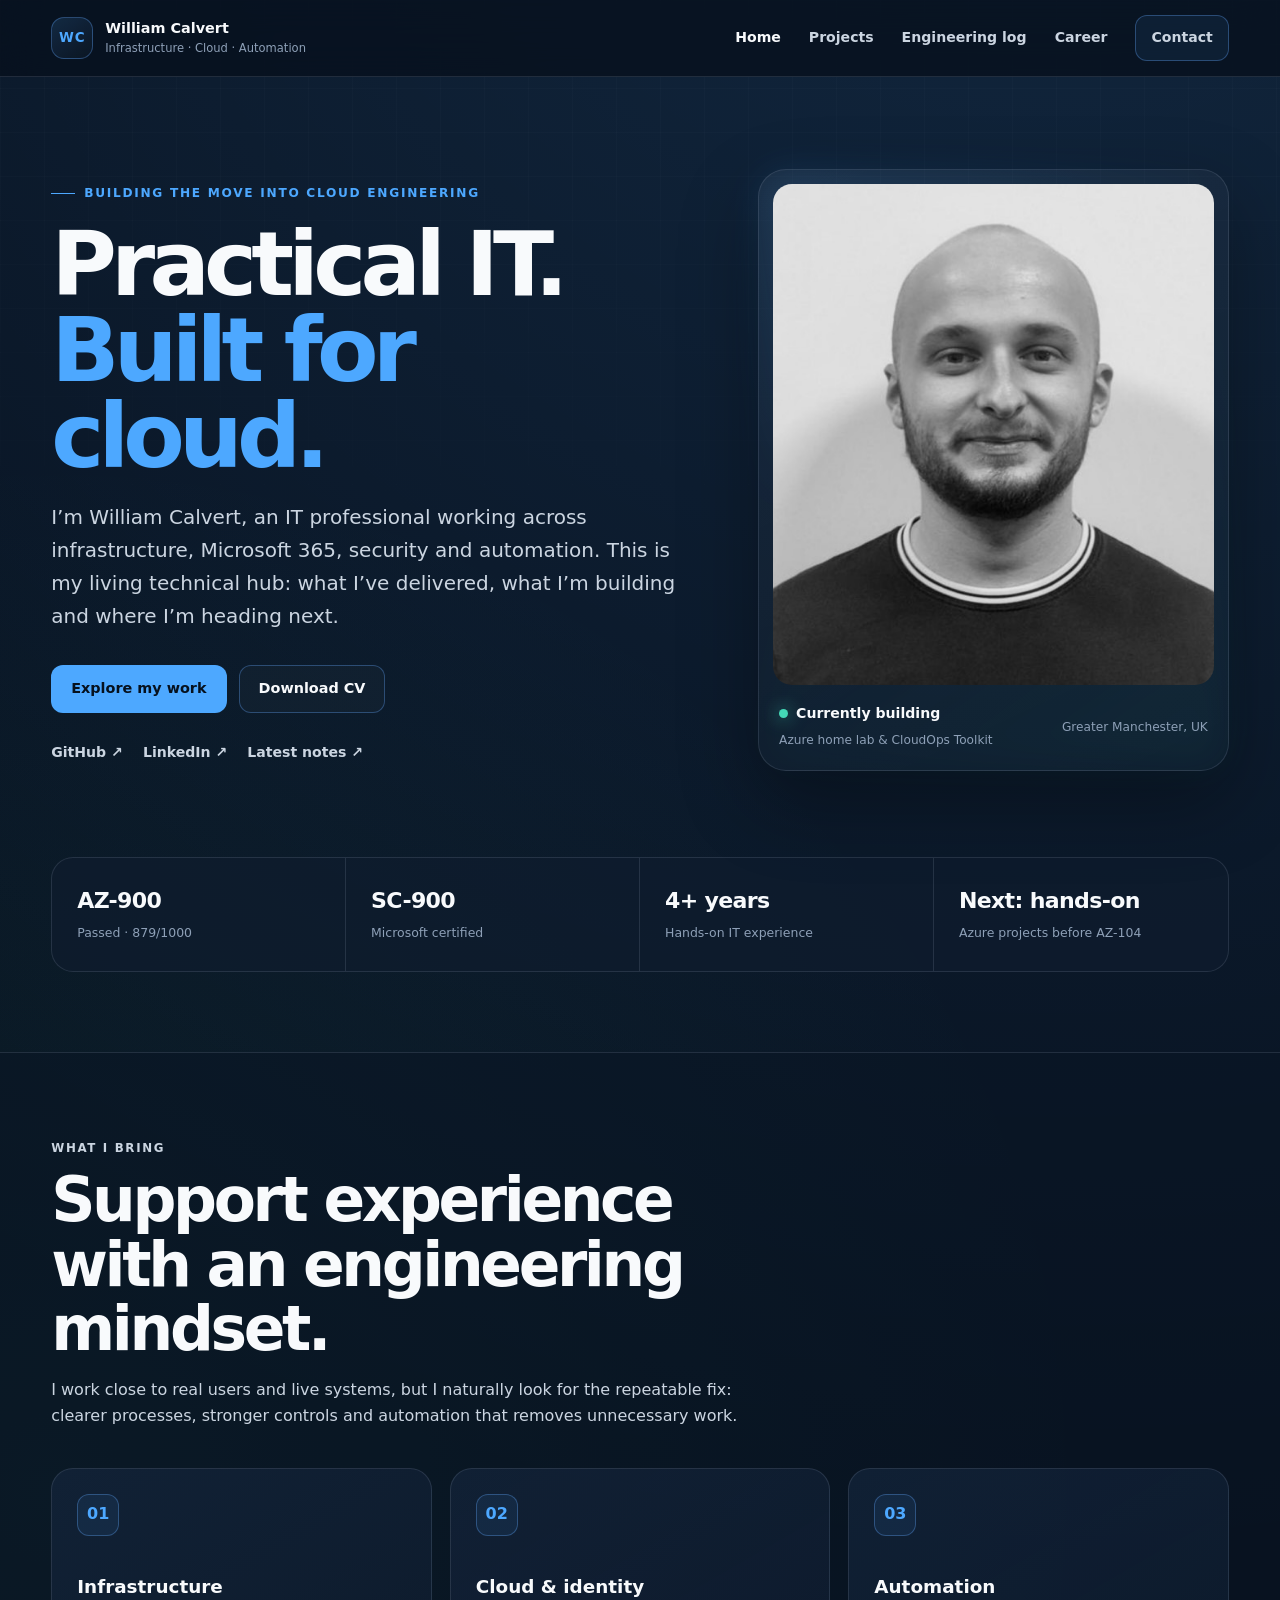
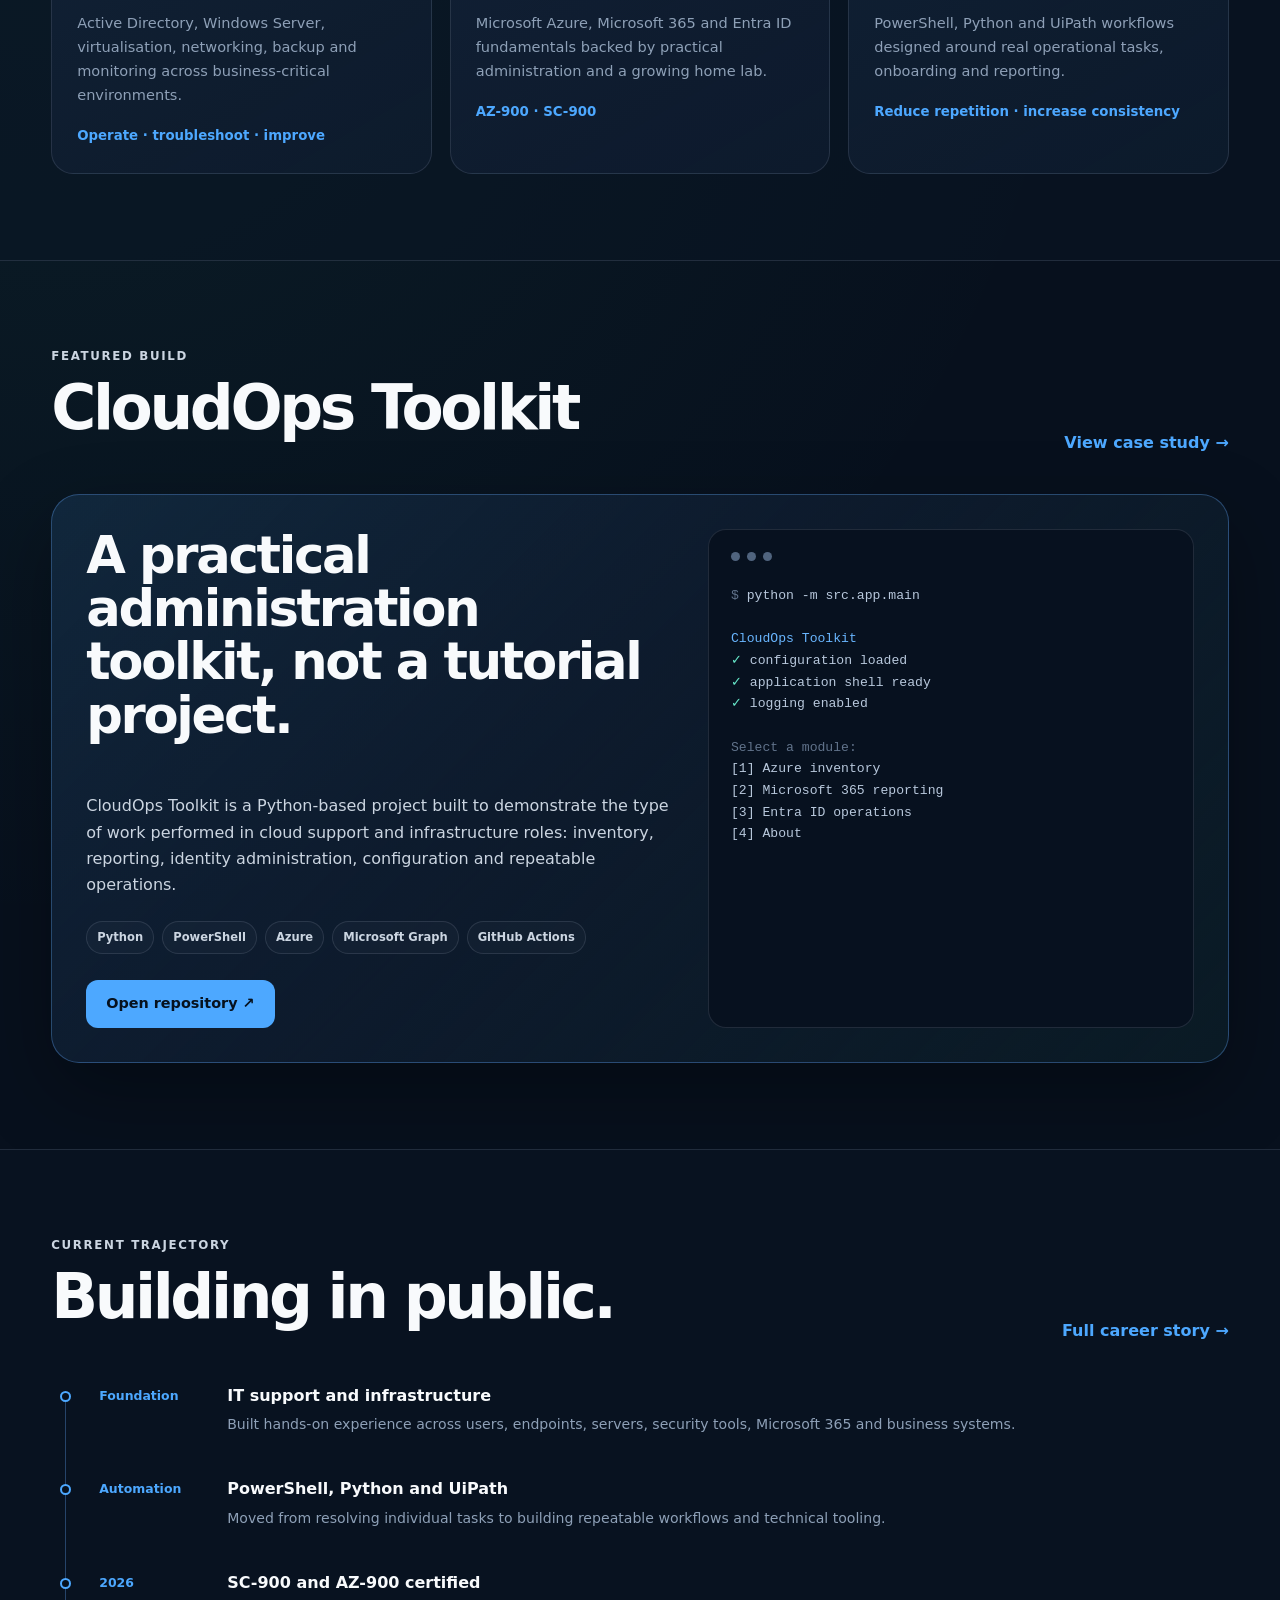
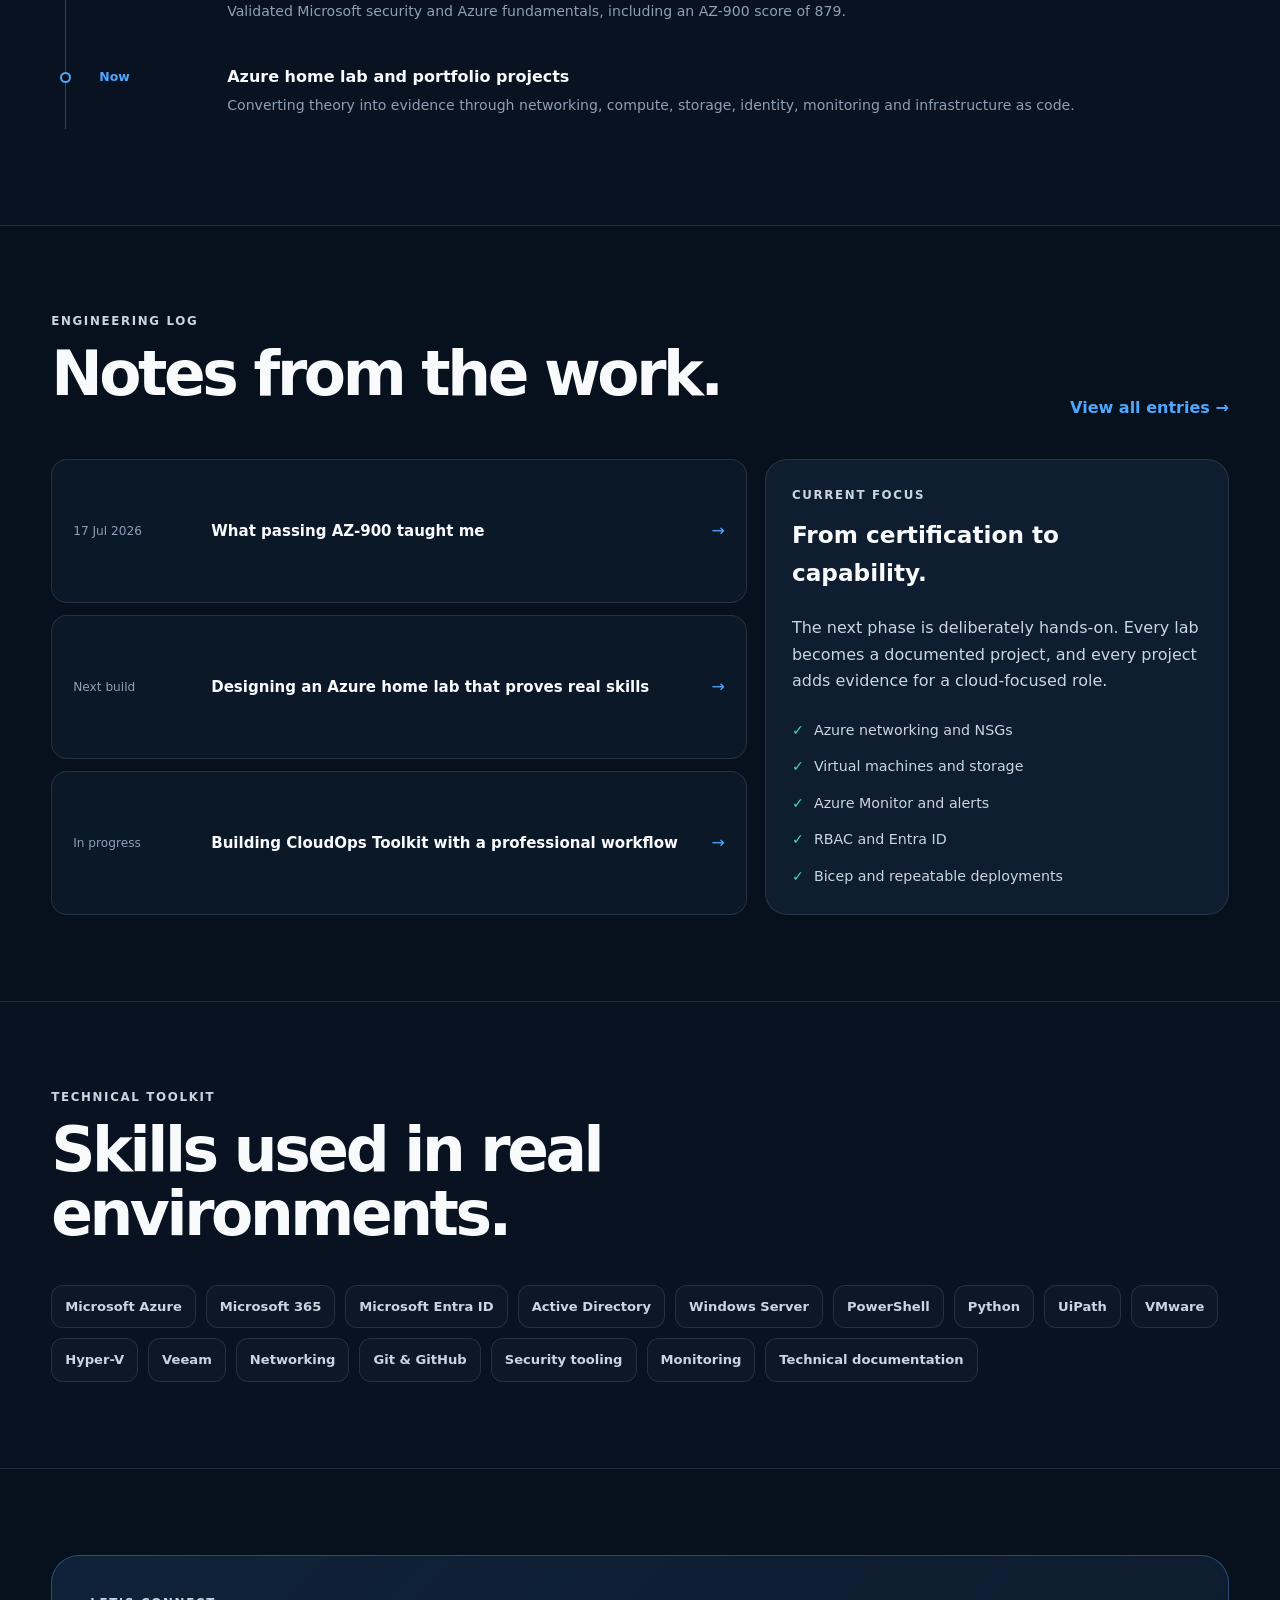
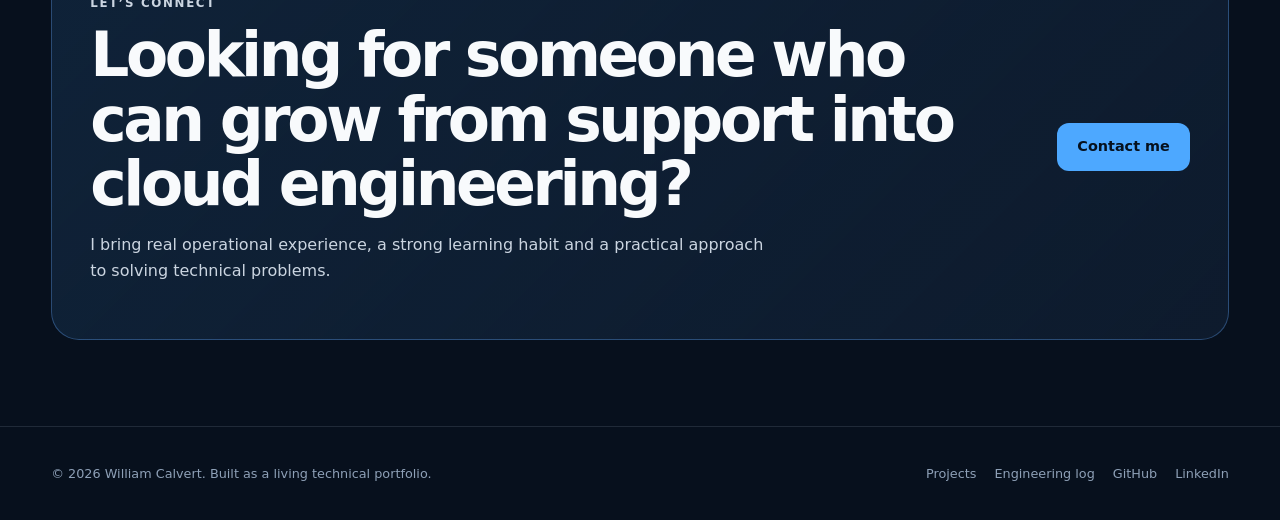
==== commit 3f3b2516: "feat: rebuild portfolio as personal technical hub" ====
--- a/index.html
+++ b/index.html
@@ -1,548 +1,67 @@
-<!DOCTYPE html>
+<!doctype html>
 <html lang="en">
 <head>
-  <meta charset="UTF-8" />
-  <meta name="viewport" content="width=device-width, initial-scale=1.0" />
-
-  <meta
-    name="description"
-    content="William Calvert's professional IT portfolio covering Microsoft 365, infrastructure, security, automation and cloud administration."
-  />
-
-  <meta property="og:title" content="William Calvert | IT Support Executive" />
-  <meta
-    property="og:description"
-    content="Infrastructure, Microsoft 365, cloud administration, security and automation."
-  />
-  <meta property="og:type" content="website" />
-  <meta
-    property="og:url"
-    content="https://mysticeel.github.io/it-portfolio/"
-  />
-  <meta
-    property="og:image"
-    content="https://mysticeel.github.io/it-portfolio/assets/will-calvert.jpg"
-  />
-
-  <title>William Calvert | IT Support Executive</title>
-
-  <link rel="preconnect" href="https://fonts.googleapis.com" />
-  <link rel="preconnect" href="https://fonts.gstatic.com" crossorigin />
-
-  <link
-    href="https://fonts.googleapis.com/css2?family=Inter:wght@400;500;600;700;800&display=swap"
-    rel="stylesheet"
-  />
-
-  <link rel="icon" href="assets/favicon.svg" type="image/svg+xml" />
-  <link rel="stylesheet" href="style.css" />
+  <meta charset="utf-8">
+  <meta name="viewport" content="width=device-width, initial-scale=1">
+  <meta name="description" content="William Calvert — IT infrastructure, cloud and automation professional building practical Azure engineering experience.">
+  <meta property="og:title" content="William Calvert | Infrastructure, Cloud & Automation">
+  <meta property="og:description" content="A living technical hub covering projects, certifications, engineering notes and career progress.">
+  <meta property="og:type" content="website">
+  <meta property="og:image" content="assets/will-calvert.jpg">
+  <title>William Calvert | Infrastructure, Cloud & Automation</title>
+  <link rel="icon" href="assets/favicon.svg" type="image/svg+xml">
+  <link rel="stylesheet" href="style.css">
+  <script defer src="script.js"></script>
 </head>
-
 <body>
-
-  <header class="site-header">
-    <div class="shell nav-shell">
-
-      <a href="index.html" class="brand" aria-label="William Calvert homepage">
-        <span class="brand-mark">WC</span>
-
-        <span class="brand-text">
-          <strong>William Calvert</strong>
-          <small>IT Support Executive</small>
-        </span>
-      </a>
-
-      <button
-        class="nav-toggle"
-        type="button"
-        aria-label="Open navigation"
-        aria-expanded="false"
-        aria-controls="site-navigation"
-      >
-        <span></span>
-        <span></span>
-        <span></span>
-      </button>
-
-      <nav id="site-navigation" class="site-navigation">
-        <a href="index.html" aria-current="page">Home</a>
-        <a href="projects.html">CloudOps Toolkit</a>
-        <a href="blog.html">Knowledge Base</a>
-        <a href="resume.html">Resume</a>
-        <a href="contact.html">Contact</a>
-      </nav>
-
-    </div>
-  </header>
-
-  <main>
-
-    <section class="hero">
-      <div class="shell hero-grid">
-
-        <div class="hero-copy">
-          <p class="kicker">
-            Infrastructure · Microsoft 365 · Cloud · Automation
-          </p>
-
-          <h1>
-            Practical IT experience.
-            <span>Clear technical thinking.</span>
-          </h1>
-
-          <p class="hero-summary">
-            I’m William Calvert, an IT Support Executive with hands-on
-            experience across Microsoft 365, Active Directory, Windows Server,
-            virtualisation, security, backup, monitoring and automation.
-          </p>
-
-          <div class="hero-actions">
-            <a href="assets/william-calvert-cv.pdf" class="button primary" target="_blank">
-              Download CV
-            </a>
-
-            <a href="projects.html" class="button secondary">
-              Explore CloudOps Toolkit
-            </a>
-          </div>
-
-          <div class="hero-links">
-            <a
-              href="https://github.com/Mysticeel"
-              target="_blank"
-              rel="noopener noreferrer"
-            >
-              GitHub ↗
-            </a>
-
-            <a
-              href="https://www.linkedin.com/in/william-calvert-b155931b8"
-              target="_blank"
-              rel="noopener noreferrer"
-            >
-              LinkedIn ↗
-            </a>
-          </div>
-        </div>
-
-        <aside class="profile-panel">
-
-          <div class="profile-image-frame">
-            <img
-              src="assets/will-calvert.jpg"
-              alt="William Calvert"
-              class="profile-image"
-            />
-          </div>
-
-          <div class="profile-details">
-            <div>
-              <span class="profile-label">Current role</span>
-              <strong>IT Support Executive</strong>
-            </div>
-
-            <div>
-              <span class="profile-label">Location</span>
-              <strong>Greater Manchester</strong>
-            </div>
-
-            <div>
-              <span class="profile-label">Certification focus</span>
-              <strong>Microsoft Azure</strong>
-            </div>
-
-            <div>
-              <span class="profile-label">Current project</span>
-              <strong>CloudOps Toolkit</strong>
-            </div>
-          </div>
-
-        </aside>
-
-      </div>
-    </section>
-
-    <section class="focus-section">
-      <div class="shell">
-
-        <div class="section-intro">
-          <p class="section-kicker">Current direction</p>
-          <h2>Progressing from IT support into cloud and infrastructure</h2>
-          <p>
-            My focus is strengthening practical Azure, Microsoft 365,
-            Entra ID, automation and infrastructure administration skills
-            while continuing to support live business systems.
-          </p>
-        </div>
-
-        <div class="focus-grid">
-
-          <article class="focus-item">
-            <span class="focus-number">01</span>
-            <h3>Enterprise support</h3>
-            <p>
-              Supporting users, endpoints, servers, networks and
-              business-critical applications across a live environment.
-            </p>
-          </article>
-
-          <article class="focus-item">
-            <span class="focus-number">02</span>
-            <h3>Infrastructure mindset</h3>
-            <p>
-              Working across Active Directory, Windows Server, VMware,
-              Hyper-V, Veeam, QNAP, DNS, DHCP and networking.
-            </p>
-          </article>
-
-          <article class="focus-item">
-            <span class="focus-number">03</span>
-            <h3>Automation approach</h3>
-            <p>
-              Reducing manual work through PowerShell, UiPath,
-              Python and repeatable administration workflows.
-            </p>
-          </article>
-
-          <article class="focus-item">
-            <span class="focus-number">04</span>
-            <h3>Security awareness</h3>
-            <p>
-              Contributing to vulnerability remediation, endpoint security,
-              AD hardening and Cyber Essentials preparation.
-            </p>
-          </article>
-
-        </div>
-      </div>
-    </section>
-
-    <section class="toolkit-section">
-      <div class="shell">
-
-        <div class="toolkit-card">
-
-          <div class="toolkit-copy">
-            <p class="section-kicker">Featured work</p>
-
-            <h2>CloudOps Toolkit</h2>
-
-            <p class="toolkit-lead">
-              A practical administration toolkit designed to demonstrate
-              Azure, Microsoft 365, Entra ID, automation, reporting and
-              DevOps skills.
-            </p>
-
-            <p>
-              The project is being developed around the types of tasks handled
-              by cloud support and infrastructure professionals, including
-              user reporting, licence reporting, resource inventory,
-              administration and PowerShell automation.
-            </p>
-
-            <div class="toolkit-tags">
-              <span>Azure</span>
-              <span>Microsoft 365</span>
-              <span>Entra ID</span>
-              <span>PowerShell</span>
-              <span>Python</span>
-              <span>Microsoft Graph</span>
-            </div>
-
-            <div class="toolkit-actions">
-              <a href="projects.html" class="button primary">
-                View project
-              </a>
-
-              <a
-                href="https://github.com/Mysticeel/cloudops-toolkit"
-                target="_blank"
-                rel="noopener noreferrer"
-                class="text-link"
-              >
-                View repository ↗
-              </a>
-            </div>
-          </div>
-
-          <div class="toolkit-panel">
-
-            <div class="toolkit-panel-header">
-              <span>CloudOps Toolkit</span>
-              <span class="active-status">Active development</span>
-            </div>
-
-            <div class="toolkit-module">
-              <div>
-                <strong>Azure administration</strong>
-                <span>Resources, VMs and cost reporting</span>
-              </div>
-              <span class="module-status">Planned</span>
-            </div>
-
-            <div class="toolkit-module">
-              <div>
-                <strong>Microsoft 365 reporting</strong>
-                <span>Users and licence information</span>
-              </div>
-              <span class="module-status">Planned</span>
-            </div>
-
-            <div class="toolkit-module">
-              <div>
-                <strong>Entra ID administration</strong>
-                <span>User and group management</span>
-              </div>
-              <span class="module-status">Planned</span>
-            </div>
-
-            <div class="toolkit-module">
-              <div>
-                <strong>Automation</strong>
-                <span>PowerShell execution and reporting</span>
-              </div>
-              <span class="module-status">Planned</span>
-            </div>
-
-          </div>
-
-        </div>
-
-      </div>
-    </section>
-
-    <section class="expertise-section">
-      <div class="shell">
-
-        <div class="section-heading-row">
-          <div>
-            <p class="section-kicker">Technical capability</p>
-            <h2>Areas I work across</h2>
-          </div>
-
-          <a href="resume.html" class="text-link">
-            View full experience →
-          </a>
-        </div>
-
-        <div class="expertise-list">
-
-          <article>
-            <span>Microsoft cloud</span>
-            <strong>Microsoft 365, Entra ID, Exchange Online, Azure</strong>
-          </article>
-
-          <article>
-            <span>Infrastructure</span>
-            <strong>Windows Server, Active Directory, GPO, DNS, DHCP</strong>
-          </article>
-
-          <article>
-            <span>Virtualisation</span>
-            <strong>VMware ESXi and Microsoft Hyper-V</strong>
-          </article>
-
-          <article>
-            <span>Backup and storage</span>
-            <strong>Veeam, QNAP SAN/NAS, RAID, snapshots and restores</strong>
-          </article>
-
-          <article>
-            <span>Security</span>
-            <strong>ESET Protect, CrowdStrike, Fortigate and WSUS</strong>
-          </article>
-
-          <article>
-            <span>Automation</span>
-            <strong>UiPath, PowerShell, Python and Microsoft Graph</strong>
-          </article>
-
-          <article>
-            <span>Monitoring</span>
-            <strong>LibreNMS, Microsoft Sentinel, Power BI and Nmap</strong>
-          </article>
-
-          <article>
-            <span>Support</span>
-            <strong>1st/2nd line support, VoIP, documentation and training</strong>
-          </article>
-
-        </div>
-
-      </div>
-    </section>
-
-    <section class="knowledge-section">
-      <div class="shell">
-
-        <div class="section-heading-row">
-          <div>
-            <p class="section-kicker">Knowledge base</p>
-            <h2>Guides, notes and practical documentation</h2>
-          </div>
-
-          <a href="blog.html" class="text-link">
-            Browse knowledge base →
-          </a>
-        </div>
-
-        <div class="knowledge-grid">
-
-          <article class="knowledge-card">
-            <span class="knowledge-topic">CloudOps Toolkit</span>
-            <h3>Structuring an IT administration toolkit</h3>
-            <p>
-              How the project is organised across source code,
-              scripts, documentation, tests and assets.
-            </p>
-            <span class="knowledge-state">Planned guide</span>
-          </article>
-
-          <article class="knowledge-card">
-            <span class="knowledge-topic">Microsoft Graph</span>
-            <h3>Connecting to Microsoft Graph for administration</h3>
-            <p>
-              Authentication, permissions and using Graph for Microsoft 365
-              and Entra ID reporting.
-            </p>
-            <span class="knowledge-state">Planned guide</span>
-          </article>
-
-          <article class="knowledge-card">
-            <span class="knowledge-topic">PowerShell</span>
-            <h3>Automating repeatable IT administration tasks</h3>
-            <p>
-              Practical notes on validation, error handling,
-              logging and safe PowerShell automation.
-            </p>
-            <span class="knowledge-state">Planned guide</span>
-          </article>
-
-        </div>
-
-      </div>
-    </section>
-
-    <section class="career-section">
-      <div class="shell">
-
-        <div class="section-intro">
-          <p class="section-kicker">Career progression</p>
-          <h2>From service desk to cloud and infrastructure</h2>
-        </div>
-
-        <div class="career-timeline">
-
-          <article class="career-entry">
-            <span class="career-year">2023 — Present</span>
-
-            <div>
-              <h3>IT Support Executive</h3>
-              <p class="career-company">MoneyPlus Group</p>
-              <p>
-                Supporting hybrid infrastructure, Microsoft services,
-                security platforms, automation, backup and business systems.
-              </p>
-            </div>
-          </article>
-
-          <article class="career-entry">
-            <span class="career-year">2022</span>
-
-            <div>
-              <h3>Computer Security Analyst</h3>
-              <p class="career-company">Cognisys</p>
-              <p>
-                Vulnerability scanning, Cyber Essentials assessments,
-                security monitoring and remediation support.
-              </p>
-            </div>
-          </article>
-
-          <article class="career-entry">
-            <span class="career-year">2019 — 2023</span>
-
-            <div>
-              <h3>1st Line Service Desk Engineer</h3>
-              <p class="career-company">Computeam</p>
-              <p>
-                User support, device builds, technical troubleshooting,
-                networking and multi-site client support.
-              </p>
-            </div>
-          </article>
-
-        </div>
-
-      </div>
-    </section>
-
-    <section class="contact-banner">
-      <div class="shell">
-
-        <div class="contact-banner-inner">
-          <div>
-            <p class="section-kicker">Let’s connect</p>
-            <h2>Looking for someone who understands real-world IT?</h2>
-            <p>
-              View my experience, explore CloudOps Toolkit or contact me
-              about cloud support, infrastructure and Microsoft 365 roles.
-            </p>
-          </div>
-
-          <div class="contact-banner-actions">
-            <a href="contact.html" class="button primary">Contact me</a>
-            <a href="resume.html" class="button secondary">View resume</a>
-          </div>
-        </div>
-
-      </div>
-    </section>
-
-  </main>
-
-  <footer class="site-footer">
-    <div class="shell footer-grid">
-
-      <div>
-        <strong>William Calvert</strong>
-        <p>IT Support Executive · Greater Manchester</p>
-      </div>
-
-      <div class="footer-links">
-        <a href="mailto:William-calvert@hotmail.co.uk">Email</a>
-        <a
-          href="https://github.com/Mysticeel"
-          target="_blank"
-          rel="noopener noreferrer"
-        >
-          GitHub
-        </a>
-        <a
-          href="https://www.linkedin.com/in/william-calvert-b155931b8"
-          target="_blank"
-          rel="noopener noreferrer"
-        >
-          LinkedIn
-        </a>
-      </div>
-
-      <p class="copyright">© 2026 William Calvert</p>
-
-    </div>
-  </footer>
-
-  <script>
-    const navToggle = document.querySelector(".nav-toggle");
-    const navigation = document.querySelector(".site-navigation");
-
-    navToggle.addEventListener("click", () => {
-      const isOpen = navToggle.getAttribute("aria-expanded") === "true";
-
-      navToggle.setAttribute("aria-expanded", String(!isOpen));
-      navigation.classList.toggle("is-open");
-    });
-  </script>
-
-</body>
-</html>+<header class="site-header"><div class="shell nav-wrap">
+  <a class="brand" href="index.html"><span class="brand-mark">WC</span><span class="brand-copy"><strong>William Calvert</strong><small>Infrastructure · Cloud · Automation</small></span></a>
+  <button class="nav-toggle" aria-label="Open navigation" aria-expanded="false">☰</button>
+  <nav class="nav-links"><a class="active" href="index.html">Home</a><a href="projects.html">Projects</a><a href="blog.html">Engineering log</a><a href="resume.html">Career</a><a class="nav-cta" href="contact.html">Contact</a></nav>
+</div></header>
+<main>
+<section class="hero"><div class="shell hero-grid">
+  <div class="reveal">
+    <p class="eyebrow">Building the move into cloud engineering</p>
+    <h1>Practical IT.<span>Built for cloud.</span></h1>
+    <p class="hero-lead">I’m William Calvert, an IT professional working across infrastructure, Microsoft 365, security and automation. This is my living technical hub: what I’ve delivered, what I’m building and where I’m heading next.</p>
+    <div class="hero-actions"><a class="button primary" href="projects.html">Explore my work</a><a class="button secondary" href="assets/Current%20CV.docx" download>Download CV</a></div>
+    <div class="inline-links"><a href="https://github.com/Mysticeel" target="_blank" rel="noreferrer">GitHub ↗</a><a href="https://www.linkedin.com/in/william-calvert-b155931b8" target="_blank" rel="noreferrer">LinkedIn ↗</a><a href="blog.html">Latest notes ↗</a></div>
+  </div>
+  <aside class="profile-card reveal"><img class="profile-photo" src="assets/will-calvert.jpg" alt="William Calvert"><div class="profile-status"><div><strong><i class="status-dot"></i>Currently building</strong><span>Azure home lab & CloudOps Toolkit</span></div><span>Greater Manchester, UK</span></div></aside>
+</div></section>
+<section class="metrics"><div class="shell metric-grid reveal">
+  <div class="metric"><strong>AZ-900</strong><span>Passed · 879/1000</span></div><div class="metric"><strong>SC-900</strong><span>Microsoft certified</span></div><div class="metric"><strong>4+ years</strong><span>Hands-on IT experience</span></div><div class="metric"><strong>Next: hands-on</strong><span>Azure projects before AZ-104</span></div>
+</div></section>
+<section class="section alt"><div class="shell">
+  <div class="section-head reveal"><p class="kicker">What I bring</p><h2>Support experience with an engineering mindset.</h2><p>I work close to real users and live systems, but I naturally look for the repeatable fix: clearer processes, stronger controls and automation that removes unnecessary work.</p></div>
+  <div class="card-grid">
+    <article class="card reveal"><div class="icon">01</div><h3>Infrastructure</h3><p>Active Directory, Windows Server, virtualisation, networking, backup and monitoring across business-critical environments.</p><small>Operate · troubleshoot · improve</small></article>
+    <article class="card reveal"><div class="icon">02</div><h3>Cloud & identity</h3><p>Microsoft Azure, Microsoft 365 and Entra ID fundamentals backed by practical administration and a growing home lab.</p><small>AZ-900 · SC-900</small></article>
+    <article class="card reveal"><div class="icon">03</div><h3>Automation</h3><p>PowerShell, Python and UiPath workflows designed around real operational tasks, onboarding and reporting.</p><small>Reduce repetition · increase consistency</small></article>
+  </div>
+</div></section>
+<section class="section"><div class="shell">
+  <div class="section-head row reveal"><div><p class="kicker">Featured build</p><h2>CloudOps Toolkit</h2></div><a class="text-link" href="projects/cloudops-toolkit.html">View case study →</a></div>
+  <div class="feature reveal"><div class="feature-copy"><h3>A practical administration toolkit, not a tutorial project.</h3><p>CloudOps Toolkit is a Python-based project built to demonstrate the type of work performed in cloud support and infrastructure roles: inventory, reporting, identity administration, configuration and repeatable operations.</p><div class="tags"><span class="tag">Python</span><span class="tag">PowerShell</span><span class="tag">Azure</span><span class="tag">Microsoft Graph</span><span class="tag">GitHub Actions</span></div><a class="button primary" href="https://github.com/Mysticeel/cloudops-toolkit" target="_blank" rel="noreferrer">Open repository ↗</a></div>
+  <div class="terminal"><div class="terminal-top"><i></i><i></i><i></i></div><div><span class="muted">$</span> python -m src.app.main<br><br><span class="blue">CloudOps Toolkit</span><br><span class="green">✓</span> configuration loaded<br><span class="green">✓</span> application shell ready<br><span class="green">✓</span> logging enabled<br><br><span class="muted">Select a module:</span><br>[1] Azure inventory<br>[2] Microsoft 365 reporting<br>[3] Entra ID operations<br>[4] About</div></div></div>
+</div></section>
+<section class="section alt"><div class="shell">
+  <div class="section-head row reveal"><div><p class="kicker">Current trajectory</p><h2>Building in public.</h2></div><a class="text-link" href="resume.html">Full career story →</a></div>
+  <div class="timeline reveal">
+    <div class="timeline-item"><span class="timeline-dot"></span><span class="timeline-date">Foundation</span><div class="timeline-content"><h3>IT support and infrastructure</h3><p>Built hands-on experience across users, endpoints, servers, security tools, Microsoft 365 and business systems.</p></div></div>
+    <div class="timeline-item"><span class="timeline-dot"></span><span class="timeline-date">Automation</span><div class="timeline-content"><h3>PowerShell, Python and UiPath</h3><p>Moved from resolving individual tasks to building repeatable workflows and technical tooling.</p></div></div>
+    <div class="timeline-item"><span class="timeline-dot"></span><span class="timeline-date">2026</span><div class="timeline-content"><h3>SC-900 and AZ-900 certified</h3><p>Validated Microsoft security and Azure fundamentals, including an AZ-900 score of 879.</p></div></div>
+    <div class="timeline-item"><span class="timeline-dot"></span><span class="timeline-date">Now</span><div class="timeline-content"><h3>Azure home lab and portfolio projects</h3><p>Converting theory into evidence through networking, compute, storage, identity, monitoring and infrastructure as code.</p></div></div>
+  </div>
+</div></section>
+<section class="section"><div class="shell">
+  <div class="section-head row reveal"><div><p class="kicker">Engineering log</p><h2>Notes from the work.</h2></div><a class="text-link" href="blog.html">View all entries →</a></div>
+  <div class="log-grid"><div class="log-list reveal"><a class="log-entry" href="blog.html#az900"><time>17 Jul 2026</time><strong>What passing AZ-900 taught me</strong><span>→</span></a><a class="log-entry" href="blog.html#homelab"><time>Next build</time><strong>Designing an Azure home lab that proves real skills</strong><span>→</span></a><a class="log-entry" href="blog.html#cloudops"><time>In progress</time><strong>Building CloudOps Toolkit with a professional workflow</strong><span>→</span></a></div>
+  <aside class="side-panel reveal"><p class="kicker">Current focus</p><h3>From certification to capability.</h3><p>The next phase is deliberately hands-on. Every lab becomes a documented project, and every project adds evidence for a cloud-focused role.</p><ul class="focus-list"><li>Azure networking and NSGs</li><li>Virtual machines and storage</li><li>Azure Monitor and alerts</li><li>RBAC and Entra ID</li><li>Bicep and repeatable deployments</li></ul></aside></div>
+</div></section>
+<section class="section alt"><div class="shell"><div class="section-head reveal"><p class="kicker">Technical toolkit</p><h2>Skills used in real environments.</h2></div><div class="skills reveal"><span class="skill">Microsoft Azure</span><span class="skill">Microsoft 365</span><span class="skill">Microsoft Entra ID</span><span class="skill">Active Directory</span><span class="skill">Windows Server</span><span class="skill">PowerShell</span><span class="skill">Python</span><span class="skill">UiPath</span><span class="skill">VMware</span><span class="skill">Hyper-V</span><span class="skill">Veeam</span><span class="skill">Networking</span><span class="skill">Git & GitHub</span><span class="skill">Security tooling</span><span class="skill">Monitoring</span><span class="skill">Technical documentation</span></div></div></section>
+<section class="section"><div class="shell"><div class="contact-card reveal"><div><p class="kicker">Let’s connect</p><h2>Looking for someone who can grow from support into cloud engineering?</h2><p>I bring real operational experience, a strong learning habit and a practical approach to solving technical problems.</p></div><a class="button primary" href="contact.html">Contact me</a></div></div></section>
+</main>
+<footer class="site-footer"><div class="shell footer-wrap"><span>© <span data-year></span> William Calvert. Built as a living technical portfolio.</span><div class="footer-links"><a href="projects.html">Projects</a><a href="blog.html">Engineering log</a><a href="https://github.com/Mysticeel" target="_blank" rel="noreferrer">GitHub</a><a href="https://www.linkedin.com/in/william-calvert-b155931b8" target="_blank" rel="noreferrer">LinkedIn</a></div></div></footer>
+</body></html>
--- a/style.css
+++ b/style.css
@@ -1,900 +1,214 @@
 :root {
-  --background: #08111f;
-  --background-soft: #0c1728;
-  --surface: #101c2d;
-  --surface-raised: #142235;
-  --surface-dark: #07101d;
-
-  --border: #22344b;
-  --border-strong: #31506f;
-
+  --bg: #07101d;
+  --bg-soft: #0b1626;
+  --panel: #0f1d30;
+  --panel-2: #13243a;
+  --line: rgba(148, 163, 184, 0.18);
+  --line-strong: rgba(96, 165, 250, 0.34);
   --text: #f8fafc;
-  --text-soft: #c5d0de;
-  --muted: #8fa1b7;
-
-  --accent: #2ea8ff;
-  --accent-strong: #0284c7;
-  --accent-soft: rgba(46, 168, 255, 0.12);
-
-  --success: #2dd4bf;
-  --warning: #f59e0b;
-
-  --shadow:
-    0 24px 70px rgba(0, 0, 0, 0.28);
-
-  --radius-small: 10px;
-  --radius-medium: 18px;
-  --radius-large: 28px;
-
-  --shell: 1180px;
-}
-
-* {
-  box-sizing: border-box;
-}
-
-html {
-  scroll-behavior: smooth;
-}
-
+  --soft: #cbd5e1;
+  --muted: #8ea0b7;
+  --blue: #4da8ff;
+  --blue-strong: #1688f0;
+  --green: #44d7b6;
+  --amber: #fbbf73;
+  --shadow: 0 30px 80px rgba(0, 0, 0, 0.32);
+  --radius: 22px;
+  --radius-sm: 14px;
+  --max: 1180px;
+}
+
+* { box-sizing: border-box; }
+html { scroll-behavior: smooth; }
 body {
   margin: 0;
+  color: var(--text);
   background:
-    radial-gradient(
-      circle at 80% 5%,
-      rgba(46, 168, 255, 0.1),
-      transparent 30%
-    ),
-    var(--background);
-  color: var(--text);
-  font-family: "Inter", sans-serif;
+    radial-gradient(circle at 82% -8%, rgba(77,168,255,.17), transparent 34%),
+    radial-gradient(circle at 4% 28%, rgba(68,215,182,.07), transparent 26%),
+    var(--bg);
+  font-family: Inter, ui-sans-serif, system-ui, -apple-system, BlinkMacSystemFont, "Segoe UI", sans-serif;
   line-height: 1.65;
 }
-
-img {
-  max-width: 100%;
-}
-
-a {
-  color: inherit;
-}
-
-button,
-a {
-  -webkit-tap-highlight-color: transparent;
-}
-
-.shell {
-  width: min(var(--shell), 92%);
-  margin: 0 auto;
-}
-
-/* Header */
+body::before {
+  content: "";
+  position: fixed;
+  inset: 0;
+  z-index: -1;
+  pointer-events: none;
+  background-image: linear-gradient(rgba(255,255,255,.018) 1px, transparent 1px), linear-gradient(90deg, rgba(255,255,255,.018) 1px, transparent 1px);
+  background-size: 44px 44px;
+  mask-image: linear-gradient(to bottom, black, transparent 74%);
+}
+a { color: inherit; }
+img { max-width: 100%; display: block; }
+button, input, textarea { font: inherit; }
+.shell { width: min(var(--max), 92%); margin-inline: auto; }
 
 .site-header {
   position: sticky;
   top: 0;
-  z-index: 100;
-  border-bottom: 1px solid rgba(49, 80, 111, 0.45);
-  background: rgba(8, 17, 31, 0.86);
+  z-index: 30;
+  border-bottom: 1px solid var(--line);
+  background: rgba(7,16,29,.78);
   backdrop-filter: blur(18px);
 }
-
-.nav-shell {
-  display: flex;
-  align-items: center;
-  justify-content: space-between;
-  min-height: 76px;
-  gap: 30px;
-}
-
-.brand {
-  display: inline-flex;
-  align-items: center;
-  gap: 13px;
-  text-decoration: none;
-}
-
-.brand-mark {
-  display: grid;
-  place-items: center;
-  width: 42px;
-  height: 42px;
-  border: 1px solid var(--border-strong);
-  border-radius: 12px;
-  background:
-    linear-gradient(
-      145deg,
-      var(--accent-soft),
-      rgba(255, 255, 255, 0.02)
-    );
-  color: var(--accent);
-  font-size: 14px;
-  font-weight: 800;
-  letter-spacing: 0.04em;
-}
-
-.brand-text {
-  display: flex;
-  flex-direction: column;
-  line-height: 1.25;
-}
-
-.brand-text strong {
-  font-size: 14px;
-}
-
-.brand-text small {
-  color: var(--muted);
-  font-size: 11px;
-}
-
-.site-navigation {
-  display: flex;
-  align-items: center;
-  gap: 27px;
-}
-
-.site-navigation a {
-  position: relative;
-  color: var(--text-soft);
-  font-size: 14px;
-  font-weight: 600;
-  text-decoration: none;
-}
-
-.site-navigation a:hover,
-.site-navigation a[aria-current="page"] {
-  color: var(--text);
-}
-
-.site-navigation a[aria-current="page"]::after {
-  content: "";
-  position: absolute;
-  right: 0;
-  bottom: -10px;
-  left: 0;
-  height: 2px;
-  border-radius: 10px;
-  background: var(--accent);
-}
-
-.nav-toggle {
-  display: none;
-  width: 42px;
-  height: 42px;
-  padding: 10px;
-  border: 1px solid var(--border);
-  border-radius: 10px;
-  background: var(--surface);
-  cursor: pointer;
-}
-
-.nav-toggle span {
-  display: block;
-  height: 2px;
-  margin: 4px 0;
-  border-radius: 10px;
-  background: var(--text);
-}
-
-/* Shared typography */
-
-.kicker,
-.section-kicker {
-  margin: 0 0 14px;
-  color: var(--accent);
-  font-size: 12px;
-  font-weight: 800;
-  letter-spacing: 0.14em;
-  text-transform: uppercase;
-}
-
-.section-intro {
-  max-width: 760px;
-}
-
-.section-intro h2,
-.section-heading-row h2,
-.toolkit-copy h2,
-.contact-banner h2 {
-  margin: 0;
-  font-size: clamp(32px, 4vw, 50px);
-  line-height: 1.12;
-  letter-spacing: -0.04em;
-}
-
-.section-intro > p:last-child,
-.contact-banner p,
-.toolkit-copy > p,
-.section-heading-row + p {
-  color: var(--text-soft);
-}
-
-.section-heading-row {
-  display: flex;
-  align-items: flex-end;
-  justify-content: space-between;
-  gap: 30px;
-  margin-bottom: 34px;
-}
-
-.text-link {
-  color: var(--accent);
-  font-weight: 700;
-  text-decoration: none;
-}
-
-.text-link:hover {
-  text-decoration: underline;
-}
-
-/* Buttons */
-
-.button {
-  display: inline-flex;
-  align-items: center;
-  justify-content: center;
-  min-height: 46px;
-  padding: 0 18px;
-  border: 1px solid transparent;
-  border-radius: 11px;
-  font-size: 14px;
-  font-weight: 800;
-  text-decoration: none;
-  transition:
-    transform 0.2s ease,
-    border-color 0.2s ease,
-    background 0.2s ease;
-}
-
-.button:hover {
-  transform: translateY(-2px);
-}
-
-.button.primary {
-  background: var(--accent);
-  color: #03101b;
-}
-
-.button.primary:hover {
-  background: #62bdff;
-}
-
-.button.secondary {
-  border-color: var(--border-strong);
-  background: rgba(255, 255, 255, 0.025);
-  color: var(--text);
-}
-
-.button.secondary:hover {
-  border-color: var(--accent);
-  background: var(--accent-soft);
-}
-
-/* Hero */
-
-.hero {
-  padding: 105px 0 90px;
-}
-
-.hero-grid {
-  display: grid;
-  grid-template-columns: minmax(0, 1.45fr) minmax(330px, 0.65fr);
-  gap: 80px;
-  align-items: center;
-}
-
-.hero-copy h1 {
-  max-width: 850px;
-  margin: 0;
-  font-size: clamp(54px, 7.5vw, 98px);
-  line-height: 0.97;
-  letter-spacing: -0.065em;
-}
-
-.hero-copy h1 span {
-  display: block;
-  color: var(--accent);
-}
-
-.hero-summary {
-  max-width: 730px;
-  margin: 28px 0 0;
-  color: var(--text-soft);
-  font-size: clamp(17px, 2vw, 20px);
-}
-
-.hero-actions {
-  display: flex;
-  flex-wrap: wrap;
-  gap: 12px;
-  margin-top: 34px;
-}
-
-.hero-links {
-  display: flex;
-  gap: 24px;
-  margin-top: 26px;
-}
-
-.hero-links a {
-  color: var(--muted);
-  font-size: 13px;
-  font-weight: 700;
-  text-decoration: none;
-}
-
-.hero-links a:hover {
-  color: var(--accent);
-}
-
-.profile-panel {
-  overflow: hidden;
-  border: 1px solid var(--border);
-  border-radius: var(--radius-large);
-  background:
-    linear-gradient(
-      160deg,
-      rgba(46, 168, 255, 0.09),
-      rgba(255, 255, 255, 0.015)
-    ),
-    var(--surface);
-  box-shadow: var(--shadow);
-}
-
-.profile-image-frame {
-  padding: 14px 14px 0;
-}
-
-.profile-image {
-  display: block;
-  width: 100%;
-  aspect-ratio: 1 / 0.95;
-  border-radius: 19px;
-  object-fit: cover;
-  object-position: center;
-  filter: saturate(0.8) contrast(1.03);
-}
-
-.profile-details {
-  padding: 22px;
-}
-
-.profile-details > div {
-  display: flex;
-  justify-content: space-between;
-  gap: 20px;
-  padding: 13px 0;
-  border-bottom: 1px solid var(--border);
-}
-
-.profile-details > div:last-child {
-  border-bottom: 0;
-}
-
-.profile-details strong {
-  text-align: right;
-  font-size: 13px;
-}
-
-.profile-label {
-  color: var(--muted);
-  font-size: 12px;
-  font-weight: 700;
-}
-
-/* Focus */
-
-.focus-section {
-  padding: 90px 0;
-  border-top: 1px solid var(--border);
-  border-bottom: 1px solid var(--border);
-  background: rgba(12, 23, 40, 0.58);
-}
-
-.focus-grid {
-  display: grid;
-  grid-template-columns: repeat(4, minmax(0, 1fr));
-  margin-top: 55px;
-  border-top: 1px solid var(--border);
-  border-left: 1px solid var(--border);
-}
-
-.focus-item {
-  min-height: 250px;
-  padding: 27px;
-  border-right: 1px solid var(--border);
-  border-bottom: 1px solid var(--border);
-}
-
-.focus-number {
-  display: inline-block;
-  margin-bottom: 35px;
-  color: var(--accent);
-  font-size: 12px;
-  font-weight: 800;
-}
-
-.focus-item h3 {
-  margin: 0;
-  font-size: 19px;
-}
-
-.focus-item p {
-  margin-bottom: 0;
-  color: var(--muted);
-  font-size: 14px;
-}
-
-/* Toolkit */
-
-.toolkit-section {
-  padding: 100px 0;
-}
-
-.toolkit-card {
-  display: grid;
-  grid-template-columns: minmax(0, 1.05fr) minmax(360px, 0.95fr);
-  gap: 55px;
-  padding: clamp(30px, 5vw, 64px);
-  border: 1px solid var(--border-strong);
-  border-radius: var(--radius-large);
-  background:
-    radial-gradient(
-      circle at top right,
-      rgba(46, 168, 255, 0.12),
-      transparent 40%
-    ),
-    var(--surface);
-  box-shadow: var(--shadow);
-}
-
-.toolkit-copy h2 {
-  color: var(--text);
-}
-
-.toolkit-lead {
-  font-size: 19px;
-}
-
-.toolkit-tags {
-  display: flex;
-  flex-wrap: wrap;
-  gap: 8px;
-  margin-top: 25px;
-}
-
-.toolkit-tags span {
-  padding: 7px 10px;
-  border: 1px solid var(--border);
-  border-radius: 999px;
-  color: var(--text-soft);
-  font-size: 12px;
-  font-weight: 700;
-}
-
-.toolkit-actions {
-  display: flex;
-  align-items: center;
-  flex-wrap: wrap;
-  gap: 20px;
-  margin-top: 30px;
-}
-
-.toolkit-panel {
-  align-self: center;
-  overflow: hidden;
-  border: 1px solid var(--border);
-  border-radius: var(--radius-medium);
-  background: var(--surface-dark);
-}
-
-.toolkit-panel-header {
-  display: flex;
-  justify-content: space-between;
-  gap: 20px;
-  padding: 18px;
-  border-bottom: 1px solid var(--border);
-  font-size: 13px;
-  font-weight: 800;
-}
-
-.active-status {
-  color: var(--success);
-}
-
-.toolkit-module {
-  display: flex;
-  align-items: center;
-  justify-content: space-between;
-  gap: 25px;
-  padding: 19px;
-  border-bottom: 1px solid var(--border);
-}
-
-.toolkit-module:last-child {
-  border-bottom: 0;
-}
-
-.toolkit-module > div {
-  display: flex;
-  flex-direction: column;
-}
-
-.toolkit-module strong {
-  font-size: 13px;
-}
-
-.toolkit-module div span {
-  margin-top: 3px;
-  color: var(--muted);
-  font-size: 11px;
-}
-
-.module-status {
-  color: var(--warning);
-  font-size: 11px;
-  font-weight: 800;
-}
-
-/* Expertise */
-
-.expertise-section {
-  padding: 100px 0;
-  border-top: 1px solid var(--border);
-  background: var(--background-soft);
-}
-
-.expertise-list {
-  border-top: 1px solid var(--border);
-}
-
-.expertise-list article {
-  display: grid;
-  grid-template-columns: 220px minmax(0, 1fr);
-  gap: 40px;
-  padding: 24px 0;
-  border-bottom: 1px solid var(--border);
-}
-
-.expertise-list article span {
-  color: var(--accent);
-  font-size: 13px;
-  font-weight: 800;
-}
-
-.expertise-list article strong {
-  color: var(--text-soft);
-  font-size: 16px;
-}
-
-/* Knowledge */
-
-.knowledge-section {
-  padding: 100px 0;
-}
-
-.knowledge-grid {
-  display: grid;
-  grid-template-columns: repeat(3, minmax(0, 1fr));
-  gap: 20px;
-}
-
-.knowledge-card {
-  min-height: 300px;
-  padding: 28px;
-  border: 1px solid var(--border);
-  border-radius: var(--radius-medium);
-  background: var(--surface);
-  transition:
-    transform 0.2s ease,
-    border-color 0.2s ease;
-}
-
-.knowledge-card:hover {
-  transform: translateY(-5px);
-  border-color: var(--accent);
-}
-
-.knowledge-topic {
-  color: var(--accent);
-  font-size: 11px;
-  font-weight: 800;
-  letter-spacing: 0.1em;
-  text-transform: uppercase;
-}
-
-.knowledge-card h3 {
-  margin: 35px 0 15px;
-  font-size: 22px;
-  line-height: 1.25;
-}
-
-.knowledge-card p {
-  color: var(--muted);
-  font-size: 14px;
-}
-
-.knowledge-state {
-  display: inline-block;
-  margin-top: 20px;
-  color: var(--muted);
-  font-size: 11px;
-  font-weight: 800;
-}
-
-/* Career */
-
-.career-section {
-  padding: 100px 0;
-  border-top: 1px solid var(--border);
-  background: var(--background-soft);
-}
-
-.career-timeline {
-  margin-top: 55px;
-}
-
-.career-entry {
-  display: grid;
-  grid-template-columns: 230px minmax(0, 1fr);
-  gap: 45px;
-  padding: 34px 0;
-  border-top: 1px solid var(--border);
-}
-
-.career-entry:last-child {
-  border-bottom: 1px solid var(--border);
-}
-
-.career-year {
-  color: var(--accent);
-  font-size: 13px;
-  font-weight: 800;
-}
-
-.career-entry h3 {
-  margin: 0;
-  font-size: 22px;
-}
-
-.career-company {
-  margin: 4px 0 12px;
-  color: var(--text-soft);
-  font-weight: 700;
-}
-
-.career-entry div > p:last-child {
-  max-width: 700px;
-  margin-bottom: 0;
-  color: var(--muted);
-}
-
-/* Contact banner */
-
-.contact-banner {
-  padding: 95px 0;
-}
-
-.contact-banner-inner {
-  display: flex;
-  align-items: center;
-  justify-content: space-between;
-  gap: 55px;
-  padding: 46px;
-  border: 1px solid var(--border-strong);
-  border-radius: var(--radius-large);
-  background:
-    linear-gradient(
-      130deg,
-      rgba(46, 168, 255, 0.12),
-      rgba(255, 255, 255, 0.015)
-    ),
-    var(--surface);
-}
-
-.contact-banner-inner > div:first-child {
-  max-width: 750px;
-}
-
-.contact-banner-actions {
-  display: flex;
-  flex-direction: column;
-  gap: 10px;
-  min-width: 160px;
-}
-
-/* Footer */
-
-.site-footer {
-  padding: 38px 0;
-  border-top: 1px solid var(--border);
-  background: var(--surface-dark);
-}
-
-.footer-grid {
-  display: grid;
-  grid-template-columns: 1fr auto auto;
-  gap: 35px;
-  align-items: center;
-}
-
-.footer-grid p {
-  margin: 4px 0 0;
-  color: var(--muted);
-  font-size: 12px;
-}
-
-.footer-links {
-  display: flex;
-  gap: 18px;
-}
-
-.footer-links a {
-  color: var(--text-soft);
-  font-size: 13px;
-  font-weight: 700;
-  text-decoration: none;
-}
-
-.footer-links a:hover {
-  color: var(--accent);
-}
-
-.copyright {
-  white-space: nowrap;
-}
-
-/* Responsive */
-
-@media (max-width: 1000px) {
-  .hero-grid,
-  .toolkit-card {
-    grid-template-columns: 1fr;
-  }
-
-  .profile-panel {
-    max-width: 540px;
-  }
-
-  .focus-grid {
-    grid-template-columns: repeat(2, minmax(0, 1fr));
-  }
-
-  .knowledge-grid {
-    grid-template-columns: 1fr;
-  }
-
-  .knowledge-card {
-    min-height: auto;
-  }
-}
-
-@media (max-width: 780px) {
-  .nav-toggle {
-    display: block;
-  }
-
-  .site-navigation {
-    position: absolute;
-    top: 76px;
-    right: 4%;
-    left: 4%;
-    display: none;
-    flex-direction: column;
-    align-items: stretch;
-    gap: 0;
-    padding: 12px;
-    border: 1px solid var(--border);
-    border-radius: 14px;
-    background: var(--surface);
-    box-shadow: var(--shadow);
-  }
-
-  .site-navigation.is-open {
-    display: flex;
-  }
-
-  .site-navigation a {
-    padding: 13px;
-    border-radius: 9px;
-  }
-
-  .site-navigation a:hover {
-    background: var(--accent-soft);
-  }
-
-  .site-navigation a[aria-current="page"]::after {
-    display: none;
-  }
-
-  .hero {
-    padding: 75px 0 70px;
-  }
-
-  .hero-grid {
-    gap: 50px;
-  }
-
-  .focus-grid {
-    grid-template-columns: 1fr;
-  }
-
-  .section-heading-row,
-  .contact-banner-inner {
-    align-items: flex-start;
-    flex-direction: column;
-  }
-
-  .expertise-list article,
-  .career-entry {
-    grid-template-columns: 1fr;
-    gap: 10px;
-  }
-
-  .contact-banner-actions {
-    width: 100%;
-  }
-
-  .contact-banner-actions .button {
-    width: 100%;
-  }
-
-  .footer-grid {
-    grid-template-columns: 1fr;
-  }
-}
-
-@media (max-width: 560px) {
-  .shell {
-    width: min(94%, var(--shell));
-  }
-
-  .brand-text {
-    display: none;
-  }
-
-  .hero-copy h1 {
-    font-size: 49px;
-  }
-
-  .hero-actions {
-    flex-direction: column;
-  }
-
-  .hero-actions .button {
-    width: 100%;
-  }
-
-  .profile-details > div {
-    flex-direction: column;
-    gap: 4px;
-  }
-
-  .profile-details strong {
-    text-align: left;
-  }
-
-  .toolkit-card,
-  .contact-banner-inner {
-    padding: 27px;
-  }
-
-  .toolkit-module {
-    align-items: flex-start;
-    flex-direction: column;
-    gap: 8px;
-  }
-
-  .section-intro h2,
-  .section-heading-row h2,
-  .toolkit-copy h2,
-  .contact-banner h2 {
-    font-size: 34px;
-  }
-
-  .footer-links {
-    flex-wrap: wrap;
-  }
-}+.nav-wrap { min-height: 76px; display: flex; align-items: center; justify-content: space-between; gap: 28px; }
+.brand { display: flex; align-items: center; gap: 12px; text-decoration: none; }
+.brand-mark { width: 42px; height: 42px; display:grid; place-items:center; border:1px solid var(--line-strong); border-radius: 13px; background: linear-gradient(145deg, rgba(77,168,255,.16), rgba(255,255,255,.02)); color: var(--blue); font-weight: 850; font-size: .84rem; letter-spacing: .06em; }
+.brand-copy { display:flex; flex-direction:column; line-height:1.2; }
+.brand-copy strong { font-size: .9rem; }
+.brand-copy small { color: var(--muted); font-size: .72rem; margin-top: 4px; }
+.nav-links { display:flex; align-items:center; gap: 28px; }
+.nav-links a { color: var(--soft); font-size:.88rem; font-weight:650; text-decoration:none; transition:.2s ease; }
+.nav-links a:hover, .nav-links a.active { color: var(--text); }
+.nav-cta { padding: 10px 15px; border:1px solid var(--line-strong); border-radius:12px; background: rgba(77,168,255,.08); }
+.nav-toggle { display:none; width:42px; height:42px; border:1px solid var(--line); border-radius:12px; background:var(--panel); color:var(--text); cursor:pointer; }
+
+main { overflow: clip; }
+.hero { padding: 92px 0 68px; }
+.hero-grid { display:grid; grid-template-columns: 1.15fr .85fr; gap: 70px; align-items:center; }
+.eyebrow { display:inline-flex; align-items:center; gap:9px; margin:0 0 18px; color:var(--blue); font-size:.76rem; font-weight:800; letter-spacing:.14em; text-transform:uppercase; }
+.eyebrow::before { content:""; width:24px; height:1px; background:var(--blue); }
+h1,h2,h3,p { margin-top:0; }
+h1 { margin-bottom:22px; font-size:clamp(3.35rem, 7vw, 6.65rem); line-height:.96; letter-spacing:-.065em; }
+h1 span { display:block; color:var(--blue); }
+.hero-lead { max-width:700px; color:var(--soft); font-size:clamp(1.05rem, 2vw, 1.25rem); }
+.hero-actions { display:flex; flex-wrap:wrap; gap:12px; margin:32px 0 28px; }
+.button { min-height:48px; display:inline-flex; align-items:center; justify-content:center; padding:0 19px; border:1px solid transparent; border-radius:12px; text-decoration:none; font-weight:750; font-size:.9rem; transition:transform .2s ease, border-color .2s ease, background .2s ease; }
+.button:hover { transform: translateY(-2px); }
+.button.primary { color:#06111e; background:var(--blue); }
+.button.primary:hover { background:#72baff; }
+.button.secondary { border-color:var(--line-strong); background:rgba(255,255,255,.025); }
+.button.secondary:hover { background:rgba(77,168,255,.08); }
+.inline-links { display:flex; flex-wrap:wrap; gap:20px; }
+.inline-links a { color:var(--soft); font-weight:650; font-size:.88rem; text-decoration:none; }
+.inline-links a:hover { color:var(--blue); }
+
+.profile-card { position:relative; padding:14px; border:1px solid var(--line); border-radius:28px; background:linear-gradient(155deg, rgba(255,255,255,.045), rgba(255,255,255,.012)); box-shadow:var(--shadow); }
+.profile-card::before { content:""; position:absolute; inset:-1px; z-index:-1; border-radius:inherit; background:linear-gradient(145deg, rgba(77,168,255,.35), transparent 40%, rgba(68,215,182,.15)); filter:blur(18px); opacity:.4; }
+.profile-photo { aspect-ratio: 4/4.55; width:100%; object-fit:cover; object-position:center 22%; border-radius:19px; }
+.profile-status { display:flex; justify-content:space-between; gap:18px; align-items:center; padding:17px 6px 4px; }
+.status-dot { display:inline-block; width:9px; height:9px; margin-right:8px; border-radius:50%; background:var(--green); box-shadow:0 0 18px rgba(68,215,182,.85); }
+.profile-status strong { display:block; font-size:.88rem; }
+.profile-status span { color:var(--muted); font-size:.76rem; }
+
+.metrics { padding: 18px 0 80px; }
+.metric-grid { display:grid; grid-template-columns:repeat(4,1fr); border:1px solid var(--line); border-radius:var(--radius); overflow:hidden; background:rgba(15,29,48,.6); }
+.metric { padding:25px; border-right:1px solid var(--line); }
+.metric:last-child { border-right:0; }
+.metric strong { display:block; font-size:1.38rem; letter-spacing:-.03em; }
+.metric span { color:var(--muted); font-size:.78rem; }
+
+.section { padding: 86px 0; }
+.section.alt { border-block:1px solid var(--line); background:rgba(11,22,38,.52); }
+.section-head { max-width:760px; margin-bottom:38px; }
+.section-head.row { max-width:none; display:flex; justify-content:space-between; align-items:end; gap:24px; }
+.kicker { color:var(--blue); margin-bottom:10px; font-size:.74rem; font-weight:800; letter-spacing:.14em; text-transform:uppercase; }
+h2 { margin-bottom:15px; font-size:clamp(2.25rem, 4.8vw, 4rem); line-height:1.05; letter-spacing:-.055em; }
+.section-head p { color:var(--soft); max-width:690px; }
+.text-link { color:var(--blue); font-weight:750; text-decoration:none; white-space:nowrap; }
+.text-link:hover { text-decoration:underline; }
+
+.card-grid { display:grid; grid-template-columns:repeat(3,1fr); gap:18px; }
+.card { padding:25px; border:1px solid var(--line); border-radius:var(--radius); background:linear-gradient(150deg, rgba(19,36,58,.78), rgba(15,29,48,.72)); transition:.22s ease; }
+.card:hover { transform:translateY(-4px); border-color:var(--line-strong); }
+.card .icon { width:42px; height:42px; display:grid; place-items:center; margin-bottom:36px; border:1px solid var(--line-strong); border-radius:12px; color:var(--blue); background:rgba(77,168,255,.08); font-weight:800; }
+.card h3 { margin-bottom:9px; font-size:1.15rem; }
+.card p { color:var(--muted); font-size:.91rem; }
+.card small { color:var(--blue); font-weight:700; }
+
+.feature { display:grid; grid-template-columns:1.1fr .9fr; gap:28px; padding:34px; border:1px solid var(--line-strong); border-radius:28px; background:linear-gradient(135deg, rgba(77,168,255,.12), rgba(15,29,48,.82) 46%, rgba(68,215,182,.055)); box-shadow:var(--shadow); }
+.feature-copy h3 { font-size:clamp(2rem, 4vw, 3.45rem); line-height:1.04; letter-spacing:-.045em; }
+.feature-copy p { color:var(--soft); }
+.tags { display:flex; flex-wrap:wrap; gap:8px; margin:22px 0 26px; }
+.tag { padding:6px 10px; border:1px solid var(--line); border-radius:999px; color:var(--soft); background:rgba(255,255,255,.025); font-size:.72rem; font-weight:650; }
+.terminal { align-self:stretch; padding:22px; border:1px solid var(--line); border-radius:18px; background:#07111f; font-family:"SFMono-Regular",Consolas,monospace; font-size:.82rem; color:#b8c8dc; overflow:hidden; }
+.terminal-top { display:flex; gap:7px; margin-bottom:24px; }
+.terminal-top i { width:9px; height:9px; border-radius:50%; background:#50647e; }
+.terminal .blue { color:#69b6ff; }.terminal .green{color:#67e8c9}.terminal .muted{color:#61738b}
+
+.timeline { position:relative; display:grid; gap:18px; }
+.timeline::before { content:""; position:absolute; left:14px; top:10px; bottom:10px; width:1px; background:var(--line-strong); }
+.timeline-item { position:relative; display:grid; grid-template-columns:30px 110px 1fr; gap:18px; align-items:start; }
+.timeline-dot { width:11px; height:11px; margin:8px 0 0 9px; border:2px solid var(--blue); border-radius:50%; background:var(--bg); }
+.timeline-date { color:var(--blue); font-size:.78rem; font-weight:800; padding-top:3px; }
+.timeline-content { padding:0 0 22px; }
+.timeline-content h3 { margin-bottom:4px; font-size:1rem; }
+.timeline-content p { color:var(--muted); font-size:.88rem; margin:0; }
+
+.log-grid { display:grid; grid-template-columns:1.2fr .8fr; gap:18px; }
+.log-list { display:grid; gap:12px; }
+.log-entry { display:grid; grid-template-columns:120px 1fr auto; gap:18px; align-items:center; padding:21px; border:1px solid var(--line); border-radius:16px; text-decoration:none; background:rgba(15,29,48,.62); transition:.2s ease; }
+.log-entry:hover { border-color:var(--line-strong); transform:translateX(3px); }
+.log-entry time { color:var(--muted); font-size:.76rem; }
+.log-entry strong { font-size:.94rem; }
+.log-entry span { color:var(--blue); }
+.side-panel { padding:26px; border:1px solid var(--line); border-radius:var(--radius); background:var(--panel); }
+.side-panel h3 { font-size:1.45rem; }
+.side-panel p { color:var(--soft); }
+.focus-list { list-style:none; padding:0; margin:24px 0 0; display:grid; gap:13px; }
+.focus-list li { display:flex; gap:10px; color:var(--soft); font-size:.89rem; }
+.focus-list li::before { content:"✓"; color:var(--green); font-weight:900; }
+
+.skills { display:flex; flex-wrap:wrap; gap:10px; }
+.skill { padding:10px 13px; border:1px solid var(--line); border-radius:12px; background:rgba(255,255,255,.025); color:var(--soft); font-size:.82rem; font-weight:650; }
+
+.page-hero { padding:82px 0 44px; }
+.page-hero h1 { max-width:880px; font-size:clamp(3.2rem, 7vw, 6.2rem); }
+.page-hero p { max-width:740px; color:var(--soft); font-size:1.1rem; }
+.project-list { display:grid; gap:20px; }
+.project-row { display:grid; grid-template-columns:1fr auto; gap:28px; align-items:center; padding:30px; border:1px solid var(--line); border-radius:var(--radius); background:var(--panel); }
+.project-row h2 { font-size:2.1rem; margin-bottom:8px; }
+.project-row p { color:var(--soft); max-width:780px; }
+.project-meta { display:flex; flex-wrap:wrap; gap:12px; margin-top:16px; color:var(--muted); font-size:.78rem; }
+
+.article { max-width:820px; margin:0 auto; padding:40px 0 90px; }
+.article h1 { font-size:clamp(3rem, 7vw, 5.7rem); }
+.article h2 { margin-top:48px; font-size:2.1rem; }
+.article p, .article li { color:var(--soft); }
+.article pre { overflow:auto; padding:22px; border:1px solid var(--line); border-radius:16px; background:#07111f; color:#c9d8e9; }
+.callout { margin:28px 0; padding:20px; border-left:3px solid var(--blue); border-radius:0 14px 14px 0; background:rgba(77,168,255,.075); color:var(--soft); }
+
+.contact-card { display:grid; grid-template-columns:1fr auto; gap:30px; align-items:center; padding:38px; border:1px solid var(--line-strong); border-radius:28px; background:linear-gradient(135deg, rgba(77,168,255,.12), rgba(15,29,48,.86)); }
+.contact-card p { color:var(--soft); max-width:680px; }
+
+.site-footer { padding:36px 0; border-top:1px solid var(--line); }
+.footer-wrap { display:flex; justify-content:space-between; gap:22px; color:var(--muted); font-size:.8rem; }
+.footer-links { display:flex; gap:18px; }
+.footer-links a { text-decoration:none; }
+.footer-links a:hover { color:var(--blue); }
+
+.reveal { opacity:0; transform:translateY(18px); transition:opacity .6s ease, transform .6s ease; }
+.reveal.visible { opacity:1; transform:none; }
+
+@media (max-width: 900px) {
+  .hero-grid,.feature,.log-grid { grid-template-columns:1fr; }
+  .hero { padding-top:68px; }
+  .profile-card { max-width:560px; }
+  .metric-grid { grid-template-columns:repeat(2,1fr); }
+  .metric:nth-child(2) { border-right:0; }
+  .metric:nth-child(-n+2) { border-bottom:1px solid var(--line); }
+  .card-grid { grid-template-columns:1fr 1fr; }
+  .nav-toggle { display:block; }
+  .nav-links { display:none; position:absolute; top:68px; right:4%; left:4%; flex-direction:column; align-items:stretch; gap:0; padding:12px; border:1px solid var(--line); border-radius:16px; background:#0b1727; box-shadow:var(--shadow); }
+  .nav-links.open { display:flex; }
+  .nav-links a { padding:12px; }
+  .nav-cta { border:0; background:transparent; }
+}
+@media (max-width: 640px) {
+  h1 { font-size:3.45rem; }
+  .card-grid,.metric-grid { grid-template-columns:1fr; }
+  .metric { border-right:0; border-bottom:1px solid var(--line); }
+  .metric:last-child { border-bottom:0; }
+  .section { padding:64px 0; }
+  .section-head.row,.footer-wrap,.contact-card,.project-row { display:block; }
+  .text-link { display:inline-block; margin-top:12px; }
+  .timeline-item { grid-template-columns:30px 1fr; }
+  .timeline-date { grid-column:2; }
+  .timeline-content { grid-column:2; }
+  .log-entry { grid-template-columns:1fr auto; }
+  .log-entry time { grid-column:1 / -1; }
+  .project-row .button { margin-top:18px; }
+  .footer-links { margin-top:12px; flex-wrap:wrap; }
+}
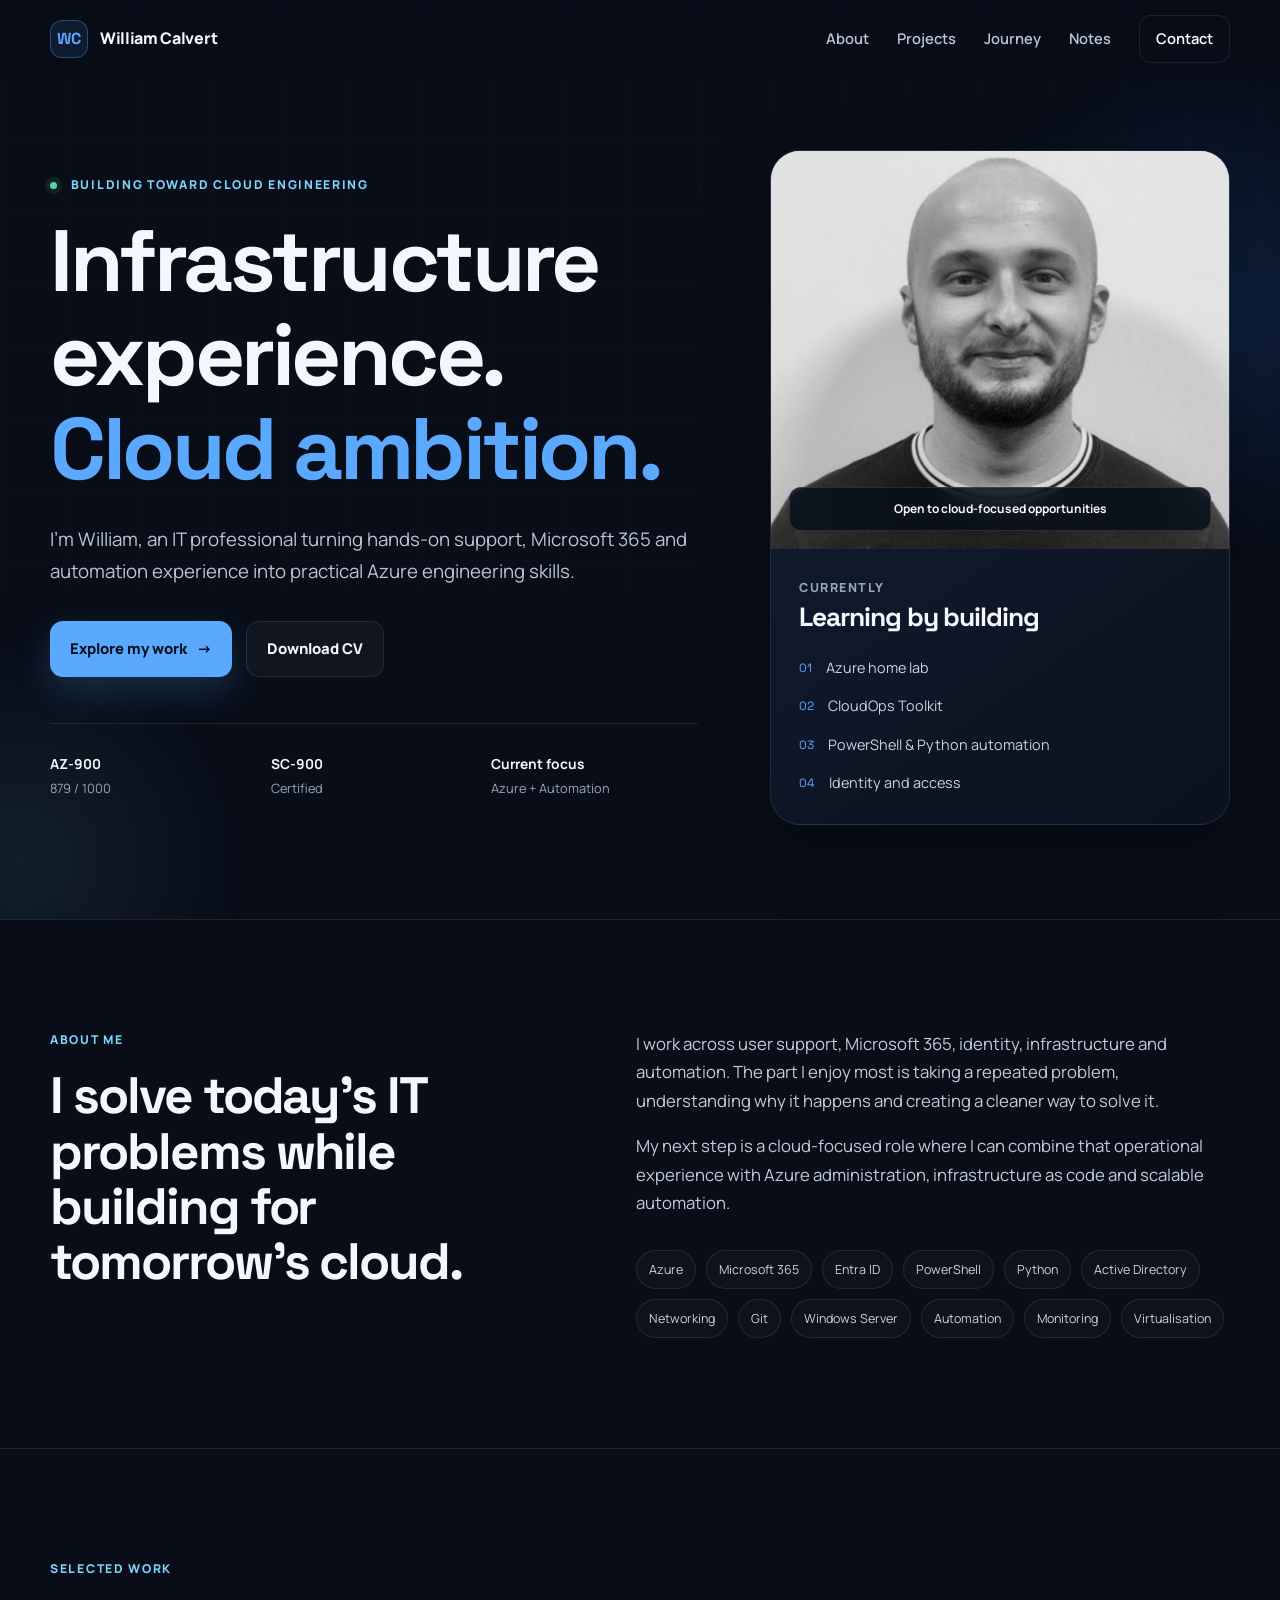
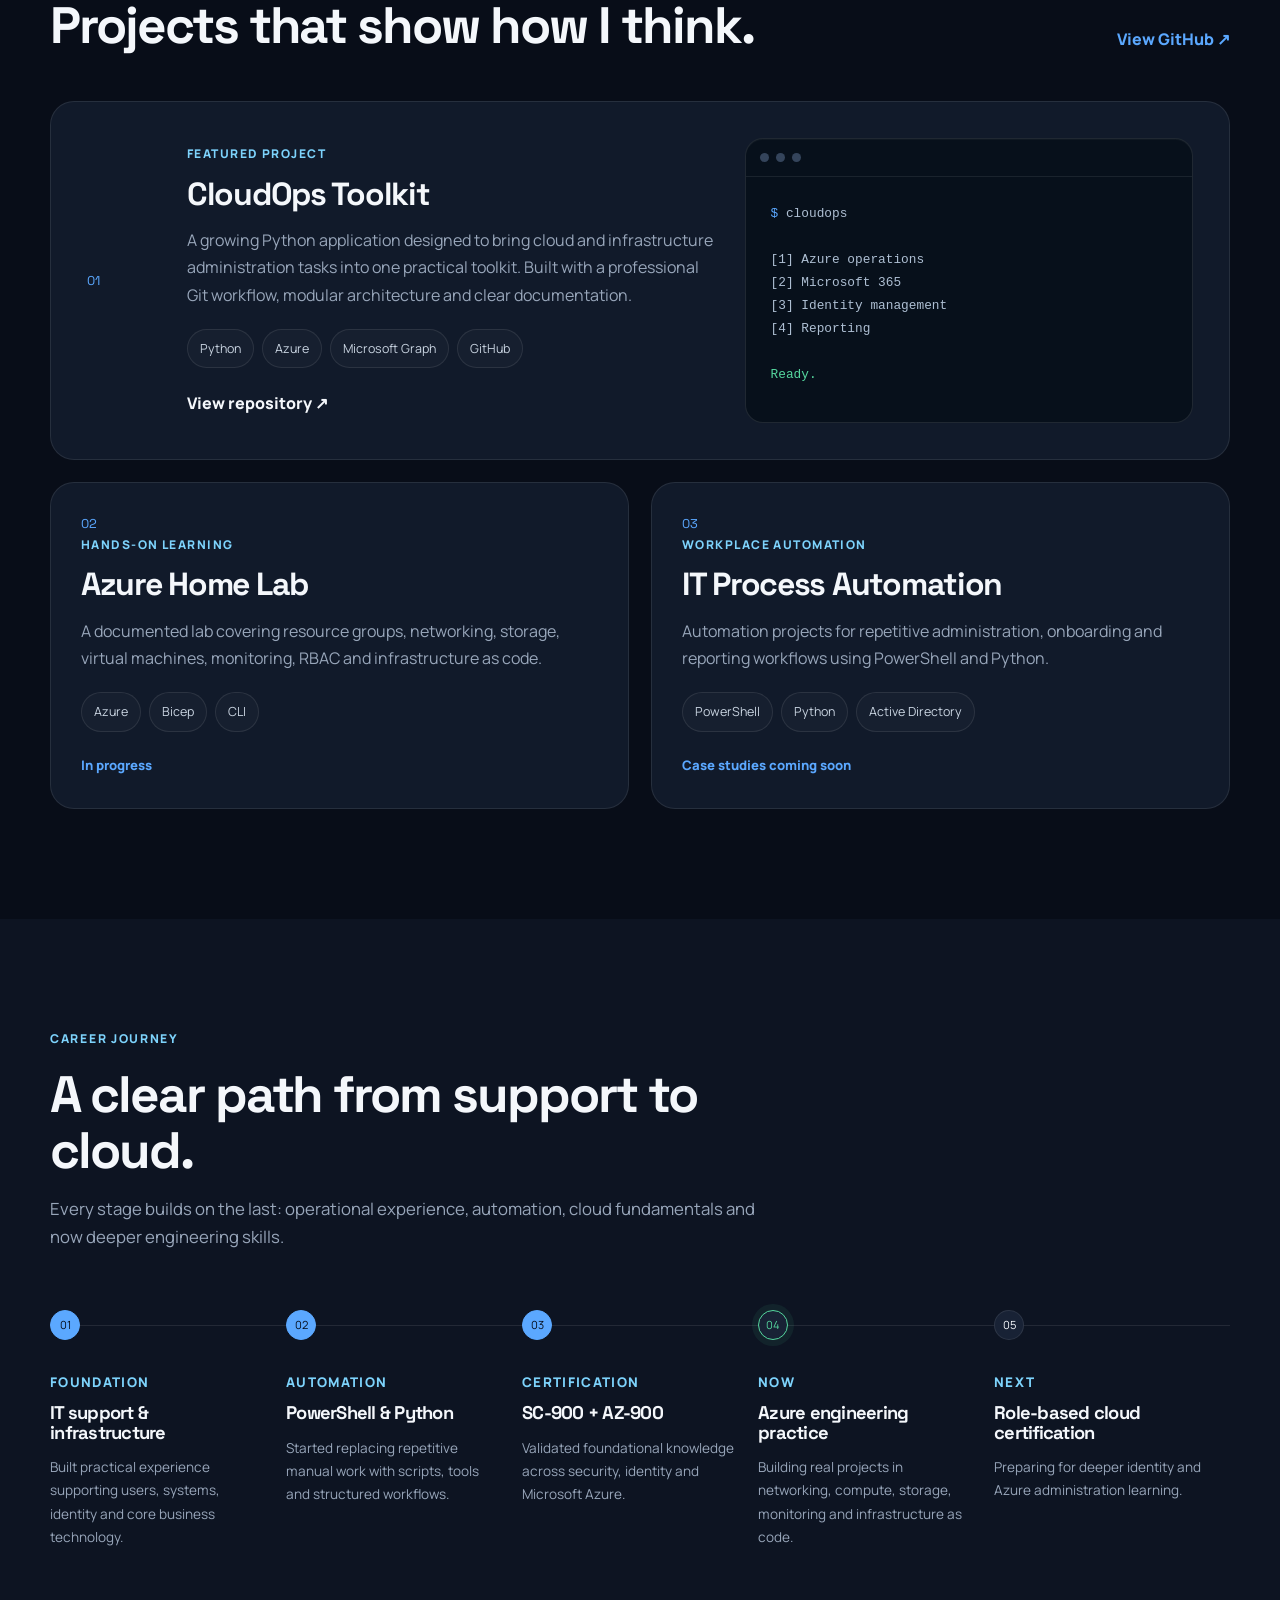
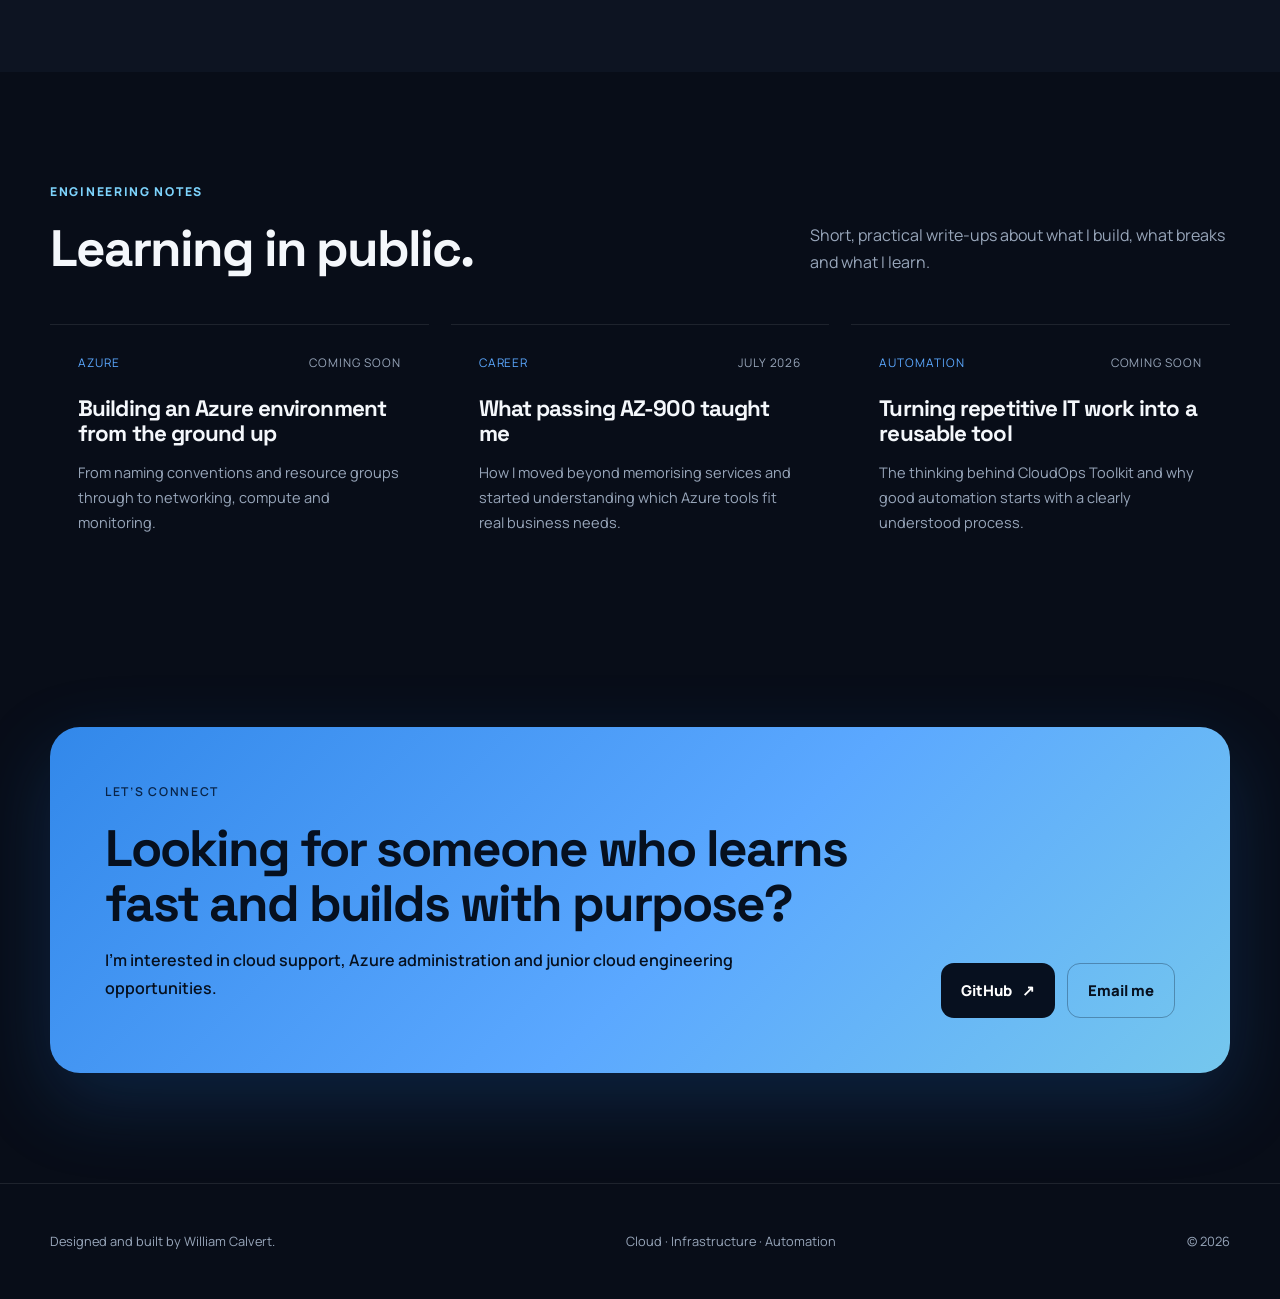
==== commit 8c477713: "feat: rebuild portfolio from scratch" ====
--- a/index.html
+++ b/index.html
@@ -3,65 +3,214 @@
 <head>
   <meta charset="utf-8">
   <meta name="viewport" content="width=device-width, initial-scale=1">
-  <meta name="description" content="William Calvert — IT infrastructure, cloud and automation professional building practical Azure engineering experience.">
-  <meta property="og:title" content="William Calvert | Infrastructure, Cloud & Automation">
-  <meta property="og:description" content="A living technical hub covering projects, certifications, engineering notes and career progress.">
-  <meta property="og:type" content="website">
-  <meta property="og:image" content="assets/will-calvert.jpg">
-  <title>William Calvert | Infrastructure, Cloud & Automation</title>
-  <link rel="icon" href="assets/favicon.svg" type="image/svg+xml">
+  <meta name="description" content="William Calvert — IT professional building practical skills in Azure, automation and cloud engineering.">
+  <meta name="theme-color" content="#0a0f1c">
+  <title>William Calvert</title>
+  <link rel="preconnect" href="https://fonts.googleapis.com">
+  <link rel="preconnect" href="https://fonts.gstatic.com" crossorigin>
+  <link href="https://fonts.googleapis.com/css2?family=Manrope:wght@400;500;600;700;800&family=Space+Grotesk:wght@500;600;700&display=swap" rel="stylesheet">
   <link rel="stylesheet" href="style.css">
-  <script defer src="script.js"></script>
 </head>
 <body>
-<header class="site-header"><div class="shell nav-wrap">
-  <a class="brand" href="index.html"><span class="brand-mark">WC</span><span class="brand-copy"><strong>William Calvert</strong><small>Infrastructure · Cloud · Automation</small></span></a>
-  <button class="nav-toggle" aria-label="Open navigation" aria-expanded="false">☰</button>
-  <nav class="nav-links"><a class="active" href="index.html">Home</a><a href="projects.html">Projects</a><a href="blog.html">Engineering log</a><a href="resume.html">Career</a><a class="nav-cta" href="contact.html">Contact</a></nav>
-</div></header>
-<main>
-<section class="hero"><div class="shell hero-grid">
-  <div class="reveal">
-    <p class="eyebrow">Building the move into cloud engineering</p>
-    <h1>Practical IT.<span>Built for cloud.</span></h1>
-    <p class="hero-lead">I’m William Calvert, an IT professional working across infrastructure, Microsoft 365, security and automation. This is my living technical hub: what I’ve delivered, what I’m building and where I’m heading next.</p>
-    <div class="hero-actions"><a class="button primary" href="projects.html">Explore my work</a><a class="button secondary" href="assets/Current%20CV.docx" download>Download CV</a></div>
-    <div class="inline-links"><a href="https://github.com/Mysticeel" target="_blank" rel="noreferrer">GitHub ↗</a><a href="https://www.linkedin.com/in/william-calvert-b155931b8" target="_blank" rel="noreferrer">LinkedIn ↗</a><a href="blog.html">Latest notes ↗</a></div>
-  </div>
-  <aside class="profile-card reveal"><img class="profile-photo" src="assets/will-calvert.jpg" alt="William Calvert"><div class="profile-status"><div><strong><i class="status-dot"></i>Currently building</strong><span>Azure home lab & CloudOps Toolkit</span></div><span>Greater Manchester, UK</span></div></aside>
-</div></section>
-<section class="metrics"><div class="shell metric-grid reveal">
-  <div class="metric"><strong>AZ-900</strong><span>Passed · 879/1000</span></div><div class="metric"><strong>SC-900</strong><span>Microsoft certified</span></div><div class="metric"><strong>4+ years</strong><span>Hands-on IT experience</span></div><div class="metric"><strong>Next: hands-on</strong><span>Azure projects before AZ-104</span></div>
-</div></section>
-<section class="section alt"><div class="shell">
-  <div class="section-head reveal"><p class="kicker">What I bring</p><h2>Support experience with an engineering mindset.</h2><p>I work close to real users and live systems, but I naturally look for the repeatable fix: clearer processes, stronger controls and automation that removes unnecessary work.</p></div>
-  <div class="card-grid">
-    <article class="card reveal"><div class="icon">01</div><h3>Infrastructure</h3><p>Active Directory, Windows Server, virtualisation, networking, backup and monitoring across business-critical environments.</p><small>Operate · troubleshoot · improve</small></article>
-    <article class="card reveal"><div class="icon">02</div><h3>Cloud & identity</h3><p>Microsoft Azure, Microsoft 365 and Entra ID fundamentals backed by practical administration and a growing home lab.</p><small>AZ-900 · SC-900</small></article>
-    <article class="card reveal"><div class="icon">03</div><h3>Automation</h3><p>PowerShell, Python and UiPath workflows designed around real operational tasks, onboarding and reporting.</p><small>Reduce repetition · increase consistency</small></article>
-  </div>
-</div></section>
-<section class="section"><div class="shell">
-  <div class="section-head row reveal"><div><p class="kicker">Featured build</p><h2>CloudOps Toolkit</h2></div><a class="text-link" href="projects/cloudops-toolkit.html">View case study →</a></div>
-  <div class="feature reveal"><div class="feature-copy"><h3>A practical administration toolkit, not a tutorial project.</h3><p>CloudOps Toolkit is a Python-based project built to demonstrate the type of work performed in cloud support and infrastructure roles: inventory, reporting, identity administration, configuration and repeatable operations.</p><div class="tags"><span class="tag">Python</span><span class="tag">PowerShell</span><span class="tag">Azure</span><span class="tag">Microsoft Graph</span><span class="tag">GitHub Actions</span></div><a class="button primary" href="https://github.com/Mysticeel/cloudops-toolkit" target="_blank" rel="noreferrer">Open repository ↗</a></div>
-  <div class="terminal"><div class="terminal-top"><i></i><i></i><i></i></div><div><span class="muted">$</span> python -m src.app.main<br><br><span class="blue">CloudOps Toolkit</span><br><span class="green">✓</span> configuration loaded<br><span class="green">✓</span> application shell ready<br><span class="green">✓</span> logging enabled<br><br><span class="muted">Select a module:</span><br>[1] Azure inventory<br>[2] Microsoft 365 reporting<br>[3] Entra ID operations<br>[4] About</div></div></div>
-</div></section>
-<section class="section alt"><div class="shell">
-  <div class="section-head row reveal"><div><p class="kicker">Current trajectory</p><h2>Building in public.</h2></div><a class="text-link" href="resume.html">Full career story →</a></div>
-  <div class="timeline reveal">
-    <div class="timeline-item"><span class="timeline-dot"></span><span class="timeline-date">Foundation</span><div class="timeline-content"><h3>IT support and infrastructure</h3><p>Built hands-on experience across users, endpoints, servers, security tools, Microsoft 365 and business systems.</p></div></div>
-    <div class="timeline-item"><span class="timeline-dot"></span><span class="timeline-date">Automation</span><div class="timeline-content"><h3>PowerShell, Python and UiPath</h3><p>Moved from resolving individual tasks to building repeatable workflows and technical tooling.</p></div></div>
-    <div class="timeline-item"><span class="timeline-dot"></span><span class="timeline-date">2026</span><div class="timeline-content"><h3>SC-900 and AZ-900 certified</h3><p>Validated Microsoft security and Azure fundamentals, including an AZ-900 score of 879.</p></div></div>
-    <div class="timeline-item"><span class="timeline-dot"></span><span class="timeline-date">Now</span><div class="timeline-content"><h3>Azure home lab and portfolio projects</h3><p>Converting theory into evidence through networking, compute, storage, identity, monitoring and infrastructure as code.</p></div></div>
-  </div>
-</div></section>
-<section class="section"><div class="shell">
-  <div class="section-head row reveal"><div><p class="kicker">Engineering log</p><h2>Notes from the work.</h2></div><a class="text-link" href="blog.html">View all entries →</a></div>
-  <div class="log-grid"><div class="log-list reveal"><a class="log-entry" href="blog.html#az900"><time>17 Jul 2026</time><strong>What passing AZ-900 taught me</strong><span>→</span></a><a class="log-entry" href="blog.html#homelab"><time>Next build</time><strong>Designing an Azure home lab that proves real skills</strong><span>→</span></a><a class="log-entry" href="blog.html#cloudops"><time>In progress</time><strong>Building CloudOps Toolkit with a professional workflow</strong><span>→</span></a></div>
-  <aside class="side-panel reveal"><p class="kicker">Current focus</p><h3>From certification to capability.</h3><p>The next phase is deliberately hands-on. Every lab becomes a documented project, and every project adds evidence for a cloud-focused role.</p><ul class="focus-list"><li>Azure networking and NSGs</li><li>Virtual machines and storage</li><li>Azure Monitor and alerts</li><li>RBAC and Entra ID</li><li>Bicep and repeatable deployments</li></ul></aside></div>
-</div></section>
-<section class="section alt"><div class="shell"><div class="section-head reveal"><p class="kicker">Technical toolkit</p><h2>Skills used in real environments.</h2></div><div class="skills reveal"><span class="skill">Microsoft Azure</span><span class="skill">Microsoft 365</span><span class="skill">Microsoft Entra ID</span><span class="skill">Active Directory</span><span class="skill">Windows Server</span><span class="skill">PowerShell</span><span class="skill">Python</span><span class="skill">UiPath</span><span class="skill">VMware</span><span class="skill">Hyper-V</span><span class="skill">Veeam</span><span class="skill">Networking</span><span class="skill">Git & GitHub</span><span class="skill">Security tooling</span><span class="skill">Monitoring</span><span class="skill">Technical documentation</span></div></div></section>
-<section class="section"><div class="shell"><div class="contact-card reveal"><div><p class="kicker">Let’s connect</p><h2>Looking for someone who can grow from support into cloud engineering?</h2><p>I bring real operational experience, a strong learning habit and a practical approach to solving technical problems.</p></div><a class="button primary" href="contact.html">Contact me</a></div></div></section>
-</main>
-<footer class="site-footer"><div class="shell footer-wrap"><span>© <span data-year></span> William Calvert. Built as a living technical portfolio.</span><div class="footer-links"><a href="projects.html">Projects</a><a href="blog.html">Engineering log</a><a href="https://github.com/Mysticeel" target="_blank" rel="noreferrer">GitHub</a><a href="https://www.linkedin.com/in/william-calvert-b155931b8" target="_blank" rel="noreferrer">LinkedIn</a></div></div></footer>
-</body></html>
+  <a class="skip-link" href="#main">Skip to content</a>
+
+  <header class="site-header">
+    <div class="container nav-wrap">
+      <a class="brand" href="#top" aria-label="William Calvert home">
+        <span class="brand-mark">WC</span>
+        <span class="brand-text">William Calvert</span>
+      </a>
+      <button class="nav-toggle" aria-expanded="false" aria-controls="site-nav" aria-label="Open navigation">
+        <span></span><span></span>
+      </button>
+      <nav id="site-nav" class="site-nav" aria-label="Primary navigation">
+        <a href="#about">About</a>
+        <a href="#projects">Projects</a>
+        <a href="#journey">Journey</a>
+        <a href="#notes">Notes</a>
+        <a class="nav-cta" href="#contact">Contact</a>
+      </nav>
+    </div>
+  </header>
+
+  <main id="main">
+    <section class="hero" id="top">
+      <div class="hero-glow hero-glow-one"></div>
+      <div class="hero-glow hero-glow-two"></div>
+      <div class="container hero-grid">
+        <div class="hero-copy reveal">
+          <p class="eyebrow"><span class="status-dot"></span> Building toward cloud engineering</p>
+          <h1>Infrastructure experience.<br><span>Cloud ambition.</span></h1>
+          <p class="hero-lead">I’m William, an IT professional turning hands-on support, Microsoft 365 and automation experience into practical Azure engineering skills.</p>
+          <div class="hero-actions">
+            <a class="button button-primary" href="#projects">Explore my work <span aria-hidden="true">→</span></a>
+            <a class="button button-secondary" href="assets/William-Calvert-CV.docx">Download CV</a>
+          </div>
+          <div class="hero-proof" aria-label="Career highlights">
+            <div><strong>AZ-900</strong><span>879 / 1000</span></div>
+            <div><strong>SC-900</strong><span>Certified</span></div>
+            <div><strong>Current focus</strong><span>Azure + Automation</span></div>
+          </div>
+        </div>
+
+        <aside class="profile-card reveal delay-1" aria-label="Profile summary">
+          <div class="profile-image-wrap">
+            <img src="assets/will-calvert.jpg" alt="Portrait of William Calvert">
+            <span class="availability">Open to cloud-focused opportunities</span>
+          </div>
+          <div class="profile-card-body">
+            <p class="profile-kicker">Currently</p>
+            <h2>Learning by building</h2>
+            <ul class="current-list">
+              <li><span>01</span> Azure home lab</li>
+              <li><span>02</span> CloudOps Toolkit</li>
+              <li><span>03</span> PowerShell & Python automation</li>
+              <li><span>04</span> Identity and access</li>
+            </ul>
+          </div>
+        </aside>
+      </div>
+    </section>
+
+    <section class="section section-border" id="about">
+      <div class="container split-layout">
+        <div class="section-heading reveal">
+          <p class="eyebrow">About me</p>
+          <h2>I solve today’s IT problems while building for tomorrow’s cloud.</h2>
+        </div>
+        <div class="about-copy reveal delay-1">
+          <p>I work across user support, Microsoft 365, identity, infrastructure and automation. The part I enjoy most is taking a repeated problem, understanding why it happens and creating a cleaner way to solve it.</p>
+          <p>My next step is a cloud-focused role where I can combine that operational experience with Azure administration, infrastructure as code and scalable automation.</p>
+          <div class="skill-cloud" aria-label="Technical skills">
+            <span>Azure</span><span>Microsoft 365</span><span>Entra ID</span><span>PowerShell</span><span>Python</span><span>Active Directory</span><span>Networking</span><span>Git</span><span>Windows Server</span><span>Automation</span><span>Monitoring</span><span>Virtualisation</span>
+          </div>
+        </div>
+      </div>
+    </section>
+
+    <section class="section" id="projects">
+      <div class="container">
+        <div class="section-top reveal">
+          <div>
+            <p class="eyebrow">Selected work</p>
+            <h2>Projects that show how I think.</h2>
+          </div>
+          <a class="text-link" href="https://github.com/Mysticeel" target="_blank" rel="noopener">View GitHub <span>↗</span></a>
+        </div>
+
+        <div class="project-grid">
+          <article class="project-card project-featured reveal">
+            <div class="project-number">01</div>
+            <div class="project-content">
+              <p class="project-type">Featured project</p>
+              <h3>CloudOps Toolkit</h3>
+              <p>A growing Python application designed to bring cloud and infrastructure administration tasks into one practical toolkit. Built with a professional Git workflow, modular architecture and clear documentation.</p>
+              <div class="tags"><span>Python</span><span>Azure</span><span>Microsoft Graph</span><span>GitHub</span></div>
+              <a href="https://github.com/Mysticeel/cloudops-toolkit" target="_blank" rel="noopener">View repository <span>↗</span></a>
+            </div>
+            <div class="project-visual terminal" aria-hidden="true">
+              <div class="terminal-bar"><i></i><i></i><i></i></div>
+              <pre><code><span>$</span> cloudops
+
+[1] Azure operations
+[2] Microsoft 365
+[3] Identity management
+[4] Reporting
+
+<span class="terminal-accent">Ready.</span></code></pre>
+            </div>
+          </article>
+
+          <article class="project-card reveal">
+            <div class="project-number">02</div>
+            <p class="project-type">Hands-on learning</p>
+            <h3>Azure Home Lab</h3>
+            <p>A documented lab covering resource groups, networking, storage, virtual machines, monitoring, RBAC and infrastructure as code.</p>
+            <div class="tags"><span>Azure</span><span>Bicep</span><span>CLI</span></div>
+            <span class="project-status">In progress</span>
+          </article>
+
+          <article class="project-card reveal delay-1">
+            <div class="project-number">03</div>
+            <p class="project-type">Workplace automation</p>
+            <h3>IT Process Automation</h3>
+            <p>Automation projects for repetitive administration, onboarding and reporting workflows using PowerShell and Python.</p>
+            <div class="tags"><span>PowerShell</span><span>Python</span><span>Active Directory</span></div>
+            <span class="project-status">Case studies coming soon</span>
+          </article>
+        </div>
+      </div>
+    </section>
+
+    <section class="section section-tint" id="journey">
+      <div class="container">
+        <div class="section-heading narrow reveal">
+          <p class="eyebrow">Career journey</p>
+          <h2>A clear path from support to cloud.</h2>
+          <p>Every stage builds on the last: operational experience, automation, cloud fundamentals and now deeper engineering skills.</p>
+        </div>
+        <div class="timeline reveal delay-1">
+          <div class="timeline-item complete"><span>01</span><div><small>Foundation</small><h3>IT support & infrastructure</h3><p>Built practical experience supporting users, systems, identity and core business technology.</p></div></div>
+          <div class="timeline-item complete"><span>02</span><div><small>Automation</small><h3>PowerShell & Python</h3><p>Started replacing repetitive manual work with scripts, tools and structured workflows.</p></div></div>
+          <div class="timeline-item complete"><span>03</span><div><small>Certification</small><h3>SC-900 + AZ-900</h3><p>Validated foundational knowledge across security, identity and Microsoft Azure.</p></div></div>
+          <div class="timeline-item active"><span>04</span><div><small>Now</small><h3>Azure engineering practice</h3><p>Building real projects in networking, compute, storage, monitoring and infrastructure as code.</p></div></div>
+          <div class="timeline-item"><span>05</span><div><small>Next</small><h3>Role-based cloud certification</h3><p>Preparing for deeper identity and Azure administration learning.</p></div></div>
+        </div>
+      </div>
+    </section>
+
+    <section class="section" id="notes">
+      <div class="container">
+        <div class="section-top reveal">
+          <div>
+            <p class="eyebrow">Engineering notes</p>
+            <h2>Learning in public.</h2>
+          </div>
+          <p class="section-summary">Short, practical write-ups about what I build, what breaks and what I learn.</p>
+        </div>
+        <div class="notes-grid">
+          <article class="note-card reveal">
+            <div class="note-meta"><span>Azure</span><time>Coming soon</time></div>
+            <h3>Building an Azure environment from the ground up</h3>
+            <p>From naming conventions and resource groups through to networking, compute and monitoring.</p>
+          </article>
+          <article class="note-card reveal delay-1">
+            <div class="note-meta"><span>Career</span><time>July 2026</time></div>
+            <h3>What passing AZ-900 taught me</h3>
+            <p>How I moved beyond memorising services and started understanding which Azure tools fit real business needs.</p>
+          </article>
+          <article class="note-card reveal delay-2">
+            <div class="note-meta"><span>Automation</span><time>Coming soon</time></div>
+            <h3>Turning repetitive IT work into a reusable tool</h3>
+            <p>The thinking behind CloudOps Toolkit and why good automation starts with a clearly understood process.</p>
+          </article>
+        </div>
+      </div>
+    </section>
+
+    <section class="section contact-section" id="contact">
+      <div class="container contact-card reveal">
+        <div>
+          <p class="eyebrow">Let’s connect</p>
+          <h2>Looking for someone who learns fast and builds with purpose?</h2>
+          <p>I’m interested in cloud support, Azure administration and junior cloud engineering opportunities.</p>
+        </div>
+        <div class="contact-actions">
+          <a class="button button-light" href="https://github.com/Mysticeel" target="_blank" rel="noopener">GitHub <span>↗</span></a>
+          <a class="button button-outline-light" href="mailto:william-calvert@hotmail.co.uk">Email me</a>
+        </div>
+      </div>
+    </section>
+  </main>
+
+  <footer class="site-footer">
+    <div class="container footer-inner">
+      <p>Designed and built by William Calvert.</p>
+      <p>Cloud · Infrastructure · Automation</p>
+      <p>© <span id="year"></span></p>
+    </div>
+  </footer>
+
+  <script src="script.js"></script>
+</body>
+</html>
--- a/style.css
+++ b/style.css
@@ -1,214 +1,45 @@
 :root {
-  --bg: #07101d;
-  --bg-soft: #0b1626;
-  --panel: #0f1d30;
-  --panel-2: #13243a;
-  --line: rgba(148, 163, 184, 0.18);
-  --line-strong: rgba(96, 165, 250, 0.34);
-  --text: #f8fafc;
-  --soft: #cbd5e1;
-  --muted: #8ea0b7;
-  --blue: #4da8ff;
-  --blue-strong: #1688f0;
-  --green: #44d7b6;
-  --amber: #fbbf73;
-  --shadow: 0 30px 80px rgba(0, 0, 0, 0.32);
-  --radius: 22px;
-  --radius-sm: 14px;
+  --bg: #080d18;
+  --bg-soft: #0d1422;
+  --card: #111a2a;
+  --card-hover: #152137;
+  --text: #f4f7fb;
+  --muted: #98a6ba;
+  --line: rgba(255,255,255,.09);
+  --accent: #5ba8ff;
+  --accent-2: #7dd3fc;
+  --success: #55d69e;
   --max: 1180px;
+  --radius: 24px;
+  --shadow: 0 24px 70px rgba(0,0,0,.32);
 }
-
-* { box-sizing: border-box; }
-html { scroll-behavior: smooth; }
-body {
-  margin: 0;
-  color: var(--text);
-  background:
-    radial-gradient(circle at 82% -8%, rgba(77,168,255,.17), transparent 34%),
-    radial-gradient(circle at 4% 28%, rgba(68,215,182,.07), transparent 26%),
-    var(--bg);
-  font-family: Inter, ui-sans-serif, system-ui, -apple-system, BlinkMacSystemFont, "Segoe UI", sans-serif;
-  line-height: 1.65;
-}
-body::before {
-  content: "";
-  position: fixed;
-  inset: 0;
-  z-index: -1;
-  pointer-events: none;
-  background-image: linear-gradient(rgba(255,255,255,.018) 1px, transparent 1px), linear-gradient(90deg, rgba(255,255,255,.018) 1px, transparent 1px);
-  background-size: 44px 44px;
-  mask-image: linear-gradient(to bottom, black, transparent 74%);
-}
-a { color: inherit; }
-img { max-width: 100%; display: block; }
-button, input, textarea { font: inherit; }
-.shell { width: min(var(--max), 92%); margin-inline: auto; }
-
-.site-header {
-  position: sticky;
-  top: 0;
-  z-index: 30;
-  border-bottom: 1px solid var(--line);
-  background: rgba(7,16,29,.78);
-  backdrop-filter: blur(18px);
-}
-.nav-wrap { min-height: 76px; display: flex; align-items: center; justify-content: space-between; gap: 28px; }
-.brand { display: flex; align-items: center; gap: 12px; text-decoration: none; }
-.brand-mark { width: 42px; height: 42px; display:grid; place-items:center; border:1px solid var(--line-strong); border-radius: 13px; background: linear-gradient(145deg, rgba(77,168,255,.16), rgba(255,255,255,.02)); color: var(--blue); font-weight: 850; font-size: .84rem; letter-spacing: .06em; }
-.brand-copy { display:flex; flex-direction:column; line-height:1.2; }
-.brand-copy strong { font-size: .9rem; }
-.brand-copy small { color: var(--muted); font-size: .72rem; margin-top: 4px; }
-.nav-links { display:flex; align-items:center; gap: 28px; }
-.nav-links a { color: var(--soft); font-size:.88rem; font-weight:650; text-decoration:none; transition:.2s ease; }
-.nav-links a:hover, .nav-links a.active { color: var(--text); }
-.nav-cta { padding: 10px 15px; border:1px solid var(--line-strong); border-radius:12px; background: rgba(77,168,255,.08); }
-.nav-toggle { display:none; width:42px; height:42px; border:1px solid var(--line); border-radius:12px; background:var(--panel); color:var(--text); cursor:pointer; }
-
-main { overflow: clip; }
-.hero { padding: 92px 0 68px; }
-.hero-grid { display:grid; grid-template-columns: 1.15fr .85fr; gap: 70px; align-items:center; }
-.eyebrow { display:inline-flex; align-items:center; gap:9px; margin:0 0 18px; color:var(--blue); font-size:.76rem; font-weight:800; letter-spacing:.14em; text-transform:uppercase; }
-.eyebrow::before { content:""; width:24px; height:1px; background:var(--blue); }
-h1,h2,h3,p { margin-top:0; }
-h1 { margin-bottom:22px; font-size:clamp(3.35rem, 7vw, 6.65rem); line-height:.96; letter-spacing:-.065em; }
-h1 span { display:block; color:var(--blue); }
-.hero-lead { max-width:700px; color:var(--soft); font-size:clamp(1.05rem, 2vw, 1.25rem); }
-.hero-actions { display:flex; flex-wrap:wrap; gap:12px; margin:32px 0 28px; }
-.button { min-height:48px; display:inline-flex; align-items:center; justify-content:center; padding:0 19px; border:1px solid transparent; border-radius:12px; text-decoration:none; font-weight:750; font-size:.9rem; transition:transform .2s ease, border-color .2s ease, background .2s ease; }
-.button:hover { transform: translateY(-2px); }
-.button.primary { color:#06111e; background:var(--blue); }
-.button.primary:hover { background:#72baff; }
-.button.secondary { border-color:var(--line-strong); background:rgba(255,255,255,.025); }
-.button.secondary:hover { background:rgba(77,168,255,.08); }
-.inline-links { display:flex; flex-wrap:wrap; gap:20px; }
-.inline-links a { color:var(--soft); font-weight:650; font-size:.88rem; text-decoration:none; }
-.inline-links a:hover { color:var(--blue); }
-
-.profile-card { position:relative; padding:14px; border:1px solid var(--line); border-radius:28px; background:linear-gradient(155deg, rgba(255,255,255,.045), rgba(255,255,255,.012)); box-shadow:var(--shadow); }
-.profile-card::before { content:""; position:absolute; inset:-1px; z-index:-1; border-radius:inherit; background:linear-gradient(145deg, rgba(77,168,255,.35), transparent 40%, rgba(68,215,182,.15)); filter:blur(18px); opacity:.4; }
-.profile-photo { aspect-ratio: 4/4.55; width:100%; object-fit:cover; object-position:center 22%; border-radius:19px; }
-.profile-status { display:flex; justify-content:space-between; gap:18px; align-items:center; padding:17px 6px 4px; }
-.status-dot { display:inline-block; width:9px; height:9px; margin-right:8px; border-radius:50%; background:var(--green); box-shadow:0 0 18px rgba(68,215,182,.85); }
-.profile-status strong { display:block; font-size:.88rem; }
-.profile-status span { color:var(--muted); font-size:.76rem; }
-
-.metrics { padding: 18px 0 80px; }
-.metric-grid { display:grid; grid-template-columns:repeat(4,1fr); border:1px solid var(--line); border-radius:var(--radius); overflow:hidden; background:rgba(15,29,48,.6); }
-.metric { padding:25px; border-right:1px solid var(--line); }
-.metric:last-child { border-right:0; }
-.metric strong { display:block; font-size:1.38rem; letter-spacing:-.03em; }
-.metric span { color:var(--muted); font-size:.78rem; }
-
-.section { padding: 86px 0; }
-.section.alt { border-block:1px solid var(--line); background:rgba(11,22,38,.52); }
-.section-head { max-width:760px; margin-bottom:38px; }
-.section-head.row { max-width:none; display:flex; justify-content:space-between; align-items:end; gap:24px; }
-.kicker { color:var(--blue); margin-bottom:10px; font-size:.74rem; font-weight:800; letter-spacing:.14em; text-transform:uppercase; }
-h2 { margin-bottom:15px; font-size:clamp(2.25rem, 4.8vw, 4rem); line-height:1.05; letter-spacing:-.055em; }
-.section-head p { color:var(--soft); max-width:690px; }
-.text-link { color:var(--blue); font-weight:750; text-decoration:none; white-space:nowrap; }
-.text-link:hover { text-decoration:underline; }
-
-.card-grid { display:grid; grid-template-columns:repeat(3,1fr); gap:18px; }
-.card { padding:25px; border:1px solid var(--line); border-radius:var(--radius); background:linear-gradient(150deg, rgba(19,36,58,.78), rgba(15,29,48,.72)); transition:.22s ease; }
-.card:hover { transform:translateY(-4px); border-color:var(--line-strong); }
-.card .icon { width:42px; height:42px; display:grid; place-items:center; margin-bottom:36px; border:1px solid var(--line-strong); border-radius:12px; color:var(--blue); background:rgba(77,168,255,.08); font-weight:800; }
-.card h3 { margin-bottom:9px; font-size:1.15rem; }
-.card p { color:var(--muted); font-size:.91rem; }
-.card small { color:var(--blue); font-weight:700; }
-
-.feature { display:grid; grid-template-columns:1.1fr .9fr; gap:28px; padding:34px; border:1px solid var(--line-strong); border-radius:28px; background:linear-gradient(135deg, rgba(77,168,255,.12), rgba(15,29,48,.82) 46%, rgba(68,215,182,.055)); box-shadow:var(--shadow); }
-.feature-copy h3 { font-size:clamp(2rem, 4vw, 3.45rem); line-height:1.04; letter-spacing:-.045em; }
-.feature-copy p { color:var(--soft); }
-.tags { display:flex; flex-wrap:wrap; gap:8px; margin:22px 0 26px; }
-.tag { padding:6px 10px; border:1px solid var(--line); border-radius:999px; color:var(--soft); background:rgba(255,255,255,.025); font-size:.72rem; font-weight:650; }
-.terminal { align-self:stretch; padding:22px; border:1px solid var(--line); border-radius:18px; background:#07111f; font-family:"SFMono-Regular",Consolas,monospace; font-size:.82rem; color:#b8c8dc; overflow:hidden; }
-.terminal-top { display:flex; gap:7px; margin-bottom:24px; }
-.terminal-top i { width:9px; height:9px; border-radius:50%; background:#50647e; }
-.terminal .blue { color:#69b6ff; }.terminal .green{color:#67e8c9}.terminal .muted{color:#61738b}
-
-.timeline { position:relative; display:grid; gap:18px; }
-.timeline::before { content:""; position:absolute; left:14px; top:10px; bottom:10px; width:1px; background:var(--line-strong); }
-.timeline-item { position:relative; display:grid; grid-template-columns:30px 110px 1fr; gap:18px; align-items:start; }
-.timeline-dot { width:11px; height:11px; margin:8px 0 0 9px; border:2px solid var(--blue); border-radius:50%; background:var(--bg); }
-.timeline-date { color:var(--blue); font-size:.78rem; font-weight:800; padding-top:3px; }
-.timeline-content { padding:0 0 22px; }
-.timeline-content h3 { margin-bottom:4px; font-size:1rem; }
-.timeline-content p { color:var(--muted); font-size:.88rem; margin:0; }
-
-.log-grid { display:grid; grid-template-columns:1.2fr .8fr; gap:18px; }
-.log-list { display:grid; gap:12px; }
-.log-entry { display:grid; grid-template-columns:120px 1fr auto; gap:18px; align-items:center; padding:21px; border:1px solid var(--line); border-radius:16px; text-decoration:none; background:rgba(15,29,48,.62); transition:.2s ease; }
-.log-entry:hover { border-color:var(--line-strong); transform:translateX(3px); }
-.log-entry time { color:var(--muted); font-size:.76rem; }
-.log-entry strong { font-size:.94rem; }
-.log-entry span { color:var(--blue); }
-.side-panel { padding:26px; border:1px solid var(--line); border-radius:var(--radius); background:var(--panel); }
-.side-panel h3 { font-size:1.45rem; }
-.side-panel p { color:var(--soft); }
-.focus-list { list-style:none; padding:0; margin:24px 0 0; display:grid; gap:13px; }
-.focus-list li { display:flex; gap:10px; color:var(--soft); font-size:.89rem; }
-.focus-list li::before { content:"✓"; color:var(--green); font-weight:900; }
-
-.skills { display:flex; flex-wrap:wrap; gap:10px; }
-.skill { padding:10px 13px; border:1px solid var(--line); border-radius:12px; background:rgba(255,255,255,.025); color:var(--soft); font-size:.82rem; font-weight:650; }
-
-.page-hero { padding:82px 0 44px; }
-.page-hero h1 { max-width:880px; font-size:clamp(3.2rem, 7vw, 6.2rem); }
-.page-hero p { max-width:740px; color:var(--soft); font-size:1.1rem; }
-.project-list { display:grid; gap:20px; }
-.project-row { display:grid; grid-template-columns:1fr auto; gap:28px; align-items:center; padding:30px; border:1px solid var(--line); border-radius:var(--radius); background:var(--panel); }
-.project-row h2 { font-size:2.1rem; margin-bottom:8px; }
-.project-row p { color:var(--soft); max-width:780px; }
-.project-meta { display:flex; flex-wrap:wrap; gap:12px; margin-top:16px; color:var(--muted); font-size:.78rem; }
-
-.article { max-width:820px; margin:0 auto; padding:40px 0 90px; }
-.article h1 { font-size:clamp(3rem, 7vw, 5.7rem); }
-.article h2 { margin-top:48px; font-size:2.1rem; }
-.article p, .article li { color:var(--soft); }
-.article pre { overflow:auto; padding:22px; border:1px solid var(--line); border-radius:16px; background:#07111f; color:#c9d8e9; }
-.callout { margin:28px 0; padding:20px; border-left:3px solid var(--blue); border-radius:0 14px 14px 0; background:rgba(77,168,255,.075); color:var(--soft); }
-
-.contact-card { display:grid; grid-template-columns:1fr auto; gap:30px; align-items:center; padding:38px; border:1px solid var(--line-strong); border-radius:28px; background:linear-gradient(135deg, rgba(77,168,255,.12), rgba(15,29,48,.86)); }
-.contact-card p { color:var(--soft); max-width:680px; }
-
-.site-footer { padding:36px 0; border-top:1px solid var(--line); }
-.footer-wrap { display:flex; justify-content:space-between; gap:22px; color:var(--muted); font-size:.8rem; }
-.footer-links { display:flex; gap:18px; }
-.footer-links a { text-decoration:none; }
-.footer-links a:hover { color:var(--blue); }
-
-.reveal { opacity:0; transform:translateY(18px); transition:opacity .6s ease, transform .6s ease; }
-.reveal.visible { opacity:1; transform:none; }
-
-@media (max-width: 900px) {
-  .hero-grid,.feature,.log-grid { grid-template-columns:1fr; }
-  .hero { padding-top:68px; }
-  .profile-card { max-width:560px; }
-  .metric-grid { grid-template-columns:repeat(2,1fr); }
-  .metric:nth-child(2) { border-right:0; }
-  .metric:nth-child(-n+2) { border-bottom:1px solid var(--line); }
-  .card-grid { grid-template-columns:1fr 1fr; }
-  .nav-toggle { display:block; }
-  .nav-links { display:none; position:absolute; top:68px; right:4%; left:4%; flex-direction:column; align-items:stretch; gap:0; padding:12px; border:1px solid var(--line); border-radius:16px; background:#0b1727; box-shadow:var(--shadow); }
-  .nav-links.open { display:flex; }
-  .nav-links a { padding:12px; }
-  .nav-cta { border:0; background:transparent; }
-}
-@media (max-width: 640px) {
-  h1 { font-size:3.45rem; }
-  .card-grid,.metric-grid { grid-template-columns:1fr; }
-  .metric { border-right:0; border-bottom:1px solid var(--line); }
-  .metric:last-child { border-bottom:0; }
-  .section { padding:64px 0; }
-  .section-head.row,.footer-wrap,.contact-card,.project-row { display:block; }
-  .text-link { display:inline-block; margin-top:12px; }
-  .timeline-item { grid-template-columns:30px 1fr; }
-  .timeline-date { grid-column:2; }
-  .timeline-content { grid-column:2; }
-  .log-entry { grid-template-columns:1fr auto; }
-  .log-entry time { grid-column:1 / -1; }
-  .project-row .button { margin-top:18px; }
-  .footer-links { margin-top:12px; flex-wrap:wrap; }
-}
+*{box-sizing:border-box}
+html{scroll-behavior:smooth}
+body{margin:0;background:var(--bg);color:var(--text);font-family:"Manrope",sans-serif;line-height:1.7;-webkit-font-smoothing:antialiased}
+a{color:inherit;text-decoration:none}
+img{display:block;max-width:100%}
+button{font:inherit}
+.container{width:min(calc(100% - 40px),var(--max));margin-inline:auto}
+.skip-link{position:absolute;left:-9999px;top:8px;background:#fff;color:#000;padding:8px 12px;z-index:999}.skip-link:focus{left:8px}
+.site-header{position:fixed;z-index:100;inset:0 0 auto;background:rgba(8,13,24,.76);backdrop-filter:blur(18px);border-bottom:1px solid transparent;transition:.3s}.site-header.scrolled{border-color:var(--line)}
+.nav-wrap{height:78px;display:flex;align-items:center;justify-content:space-between}
+.brand{display:flex;align-items:center;gap:12px;font-weight:800}.brand-mark{display:grid;place-items:center;width:38px;height:38px;border:1px solid rgba(91,168,255,.35);border-radius:12px;background:rgba(91,168,255,.1);color:var(--accent);font-family:"Space Grotesk"}.brand-text{letter-spacing:-.02em}
+.site-nav{display:flex;align-items:center;gap:28px;font-size:.92rem;font-weight:600;color:#bac6d6}.site-nav a:hover{color:#fff}.nav-cta{padding:10px 16px;border:1px solid var(--line);border-radius:12px;color:#fff!important}
+.nav-toggle{display:none;background:none;border:0;color:#fff;width:42px;height:42px}.nav-toggle span{display:block;width:24px;height:2px;background:#fff;margin:6px auto;transition:.25s}
+.hero{position:relative;overflow:hidden;padding:150px 0 94px;min-height:850px;display:flex;align-items:center}.hero:before{content:"";position:absolute;inset:0;background-image:linear-gradient(rgba(255,255,255,.025) 1px,transparent 1px),linear-gradient(90deg,rgba(255,255,255,.025) 1px,transparent 1px);background-size:70px 70px;mask-image:linear-gradient(to bottom,black,transparent 85%)}
+.hero-glow{position:absolute;border-radius:999px;filter:blur(4px);pointer-events:none}.hero-glow-one{width:520px;height:520px;right:-180px;top:50px;background:radial-gradient(circle,rgba(40,126,255,.18),transparent 68%)}.hero-glow-two{width:480px;height:480px;left:-220px;bottom:-180px;background:radial-gradient(circle,rgba(125,211,252,.09),transparent 68%)}
+.hero-grid{position:relative;display:grid;grid-template-columns:1.17fr .83fr;gap:72px;align-items:center}.eyebrow{margin:0 0 18px;text-transform:uppercase;letter-spacing:.14em;font-size:.76rem;font-weight:800;color:var(--accent-2)}.status-dot{display:inline-block;width:7px;height:7px;border-radius:50%;background:var(--success);box-shadow:0 0 0 5px rgba(85,214,158,.1);margin-right:10px}
+h1,h2,h3{font-family:"Space Grotesk",sans-serif;line-height:1.08;letter-spacing:-.04em;margin:0}h1{font-size:clamp(3.3rem,6.8vw,6.7rem);max-width:850px}h1 span{color:var(--accent)}.hero-lead{font-size:1.17rem;color:#b9c5d5;max-width:680px;margin:28px 0 34px}.hero-actions{display:flex;gap:14px;flex-wrap:wrap}.button{display:inline-flex;align-items:center;justify-content:center;gap:10px;padding:14px 20px;border-radius:13px;font-weight:800;font-size:.93rem;transition:.25s}.button:hover{transform:translateY(-2px)}.button-primary{background:var(--accent);color:#07101f;box-shadow:0 14px 35px rgba(91,168,255,.2)}.button-secondary{border:1px solid var(--line);background:rgba(255,255,255,.035)}
+.hero-proof{display:grid;grid-template-columns:repeat(3,1fr);gap:14px;margin-top:46px;padding-top:28px;border-top:1px solid var(--line)}.hero-proof div{display:flex;flex-direction:column;gap:3px}.hero-proof strong{font-size:.86rem}.hero-proof span{font-size:.8rem;color:var(--muted)}
+.profile-card{background:linear-gradient(145deg,rgba(21,33,55,.95),rgba(11,18,31,.95));border:1px solid var(--line);border-radius:30px;overflow:hidden;box-shadow:var(--shadow);transform:rotate(1deg)}.profile-image-wrap{position:relative;aspect-ratio:1.15/1;overflow:hidden;background:#dce2ea}.profile-image-wrap img{width:100%;height:100%;object-fit:cover;filter:contrast(1.02)}.availability{position:absolute;left:18px;right:18px;bottom:18px;padding:11px 14px;text-align:center;border-radius:12px;background:rgba(7,14,25,.82);backdrop-filter:blur(12px);font-size:.75rem;font-weight:700;border:1px solid rgba(255,255,255,.12)}.profile-card-body{padding:28px}.profile-kicker{margin:0 0 5px;color:var(--muted);font-size:.78rem;text-transform:uppercase;letter-spacing:.12em;font-weight:800}.profile-card h2{font-size:1.65rem}.current-list{list-style:none;margin:24px 0 0;padding:0;display:grid;gap:14px}.current-list li{display:flex;align-items:center;gap:14px;color:#cad3df;font-size:.9rem}.current-list span{color:var(--accent);font-family:"Space Grotesk";font-size:.75rem}
+.section{padding:110px 0}.section-border{border-top:1px solid var(--line);border-bottom:1px solid var(--line)}.section-tint{background:var(--bg-soft)}.split-layout{display:grid;grid-template-columns:.9fr 1.1fr;gap:100px}.section-heading h2,.section-top h2{font-size:clamp(2.4rem,4vw,4.2rem)}.section-heading.narrow{max-width:720px}.section-heading.narrow>p:last-child{color:var(--muted);font-size:1.05rem}.about-copy{font-size:1.05rem;color:#c1ccda}.about-copy p:first-child{margin-top:0}.skill-cloud{display:flex;flex-wrap:wrap;gap:10px;margin-top:32px}.skill-cloud span,.tags span{border:1px solid var(--line);background:rgba(255,255,255,.025);padding:8px 12px;border-radius:999px;font-size:.78rem;color:#c8d3e0}
+.section-top{display:flex;align-items:end;justify-content:space-between;gap:30px;margin-bottom:48px}.text-link{font-weight:800;color:var(--accent)}.section-summary{max-width:420px;color:var(--muted);margin:0}
+.project-grid{display:grid;grid-template-columns:1fr 1fr;gap:22px}.project-card{position:relative;padding:30px;background:var(--card);border:1px solid var(--line);border-radius:var(--radius);overflow:hidden;transition:.3s}.project-card:hover{background:var(--card-hover);transform:translateY(-4px);border-color:rgba(91,168,255,.24)}.project-featured{grid-column:1/-1;display:grid;grid-template-columns:70px 1fr .85fr;gap:30px;align-items:center;padding:36px}.project-number{font-family:"Space Grotesk";font-size:.8rem;color:var(--accent)}.project-type{margin:0 0 12px;color:var(--accent-2);font-size:.75rem;text-transform:uppercase;letter-spacing:.12em;font-weight:800}.project-card h3{font-size:2rem}.project-card p:not(.project-type){color:var(--muted)}.project-card a{display:inline-block;margin-top:22px;font-weight:800}.tags{display:flex;gap:8px;flex-wrap:wrap;margin-top:20px}.project-status{display:inline-block;margin-top:22px;color:var(--accent);font-size:.82rem;font-weight:800}.terminal{background:#07101b;border:1px solid rgba(255,255,255,.1);border-radius:18px;min-height:285px;box-shadow:inset 0 1px 0 rgba(255,255,255,.03)}.terminal-bar{display:flex;gap:7px;padding:14px;border-bottom:1px solid rgba(255,255,255,.08)}.terminal-bar i{width:9px;height:9px;border-radius:50%;background:#34445b}.terminal pre{padding:25px;margin:0;color:#aebfd3;font-size:.8rem;line-height:1.8}.terminal code span{color:var(--accent)}.terminal-accent{color:var(--success)!important}
+.timeline{display:grid;grid-template-columns:repeat(5,1fr);margin-top:58px}.timeline-item{position:relative;padding:0 24px 0 0}.timeline-item:before{content:"";position:absolute;left:0;right:0;top:15px;height:1px;background:var(--line)}.timeline-item span{position:relative;z-index:1;display:grid;place-items:center;width:30px;height:30px;border-radius:50%;background:#182235;border:1px solid var(--line);font-size:.7rem}.timeline-item.complete span{background:var(--accent);color:#07101f;border-color:var(--accent)}.timeline-item.active span{border-color:var(--success);color:var(--success);box-shadow:0 0 0 6px rgba(85,214,158,.08)}.timeline-item div{padding-top:28px}.timeline-item small{color:var(--accent-2);text-transform:uppercase;letter-spacing:.1em;font-weight:800}.timeline-item h3{font-size:1.15rem;margin-top:8px}.timeline-item p{font-size:.85rem;color:var(--muted)}
+.notes-grid{display:grid;grid-template-columns:repeat(3,1fr);gap:22px}.note-card{padding:28px;border-top:1px solid var(--line);transition:.25s}.note-card:hover{border-color:var(--accent);background:rgba(255,255,255,.02)}.note-meta{display:flex;justify-content:space-between;font-size:.74rem;color:var(--muted);text-transform:uppercase;letter-spacing:.08em}.note-meta span{color:var(--accent)}.note-card h3{font-size:1.4rem;margin:24px 0 14px}.note-card p{color:var(--muted);font-size:.91rem}
+.contact-section{padding-top:40px}.contact-card{display:flex;align-items:end;justify-content:space-between;gap:40px;padding:55px;background:linear-gradient(135deg,#3288ea,#5ba8ff 55%,#75c7ed);color:#06101f;border-radius:30px;box-shadow:0 28px 80px rgba(31,109,198,.24)}.contact-card .eyebrow{color:#092448}.contact-card h2{font-size:clamp(2.2rem,4vw,4rem);max-width:760px}.contact-card p{max-width:680px;font-weight:600}.contact-actions{display:flex;gap:12px;flex-shrink:0}.button-light{background:#07101f;color:#fff}.button-outline-light{border:1px solid rgba(6,16,31,.3)}
+.site-footer{padding:34px 0;border-top:1px solid var(--line);color:var(--muted);font-size:.8rem}.footer-inner{display:flex;justify-content:space-between;gap:20px}
+.reveal{opacity:1;transform:none}.js .reveal{opacity:0;transform:translateY(24px);transition:opacity .7s ease,transform .7s ease}.js .reveal.visible{opacity:1;transform:none}.delay-1{transition-delay:.12s!important}.delay-2{transition-delay:.24s!important}
+@media(max-width:960px){.hero{min-height:auto}.hero-grid,.split-layout{grid-template-columns:1fr;gap:50px}.profile-card{max-width:560px;transform:none}.project-featured{grid-template-columns:50px 1fr}.project-visual{grid-column:1/-1}.timeline{grid-template-columns:1fr;gap:0}.timeline-item{display:grid;grid-template-columns:45px 1fr;padding:0}.timeline-item:before{left:15px;top:0;bottom:0;width:1px;height:auto;right:auto}.timeline-item div{padding:0 0 36px 18px}.notes-grid{grid-template-columns:1fr 1fr}.contact-card{align-items:flex-start;flex-direction:column}.section{padding:85px 0}}
+@media(max-width:760px){.container{width:min(calc(100% - 28px),var(--max))}.site-header{background:rgba(8,13,24,.94)}.nav-toggle{display:block}.site-nav{position:absolute;top:78px;left:14px;right:14px;display:none;flex-direction:column;align-items:stretch;padding:18px;background:#101827;border:1px solid var(--line);border-radius:18px;box-shadow:var(--shadow)}.site-nav.open{display:flex}.site-nav a{padding:8px}.hero{padding:120px 0 72px}h1{font-size:clamp(3rem,15vw,4.8rem)}.hero-proof{grid-template-columns:1fr}.project-grid,.notes-grid{grid-template-columns:1fr}.project-featured{grid-column:auto;display:block}.project-number{margin-bottom:24px}.project-visual{margin-top:28px}.section-top{align-items:flex-start;flex-direction:column}.contact-card{padding:34px 26px}.contact-actions{width:100%;flex-direction:column}.footer-inner{flex-direction:column;gap:3px}.brand-text{display:none}.section{padding:72px 0}}
+@media(prefers-reduced-motion:reduce){html{scroll-behavior:auto}.js .reveal{opacity:1;transform:none;transition:none}.button,.project-card{transition:none}}
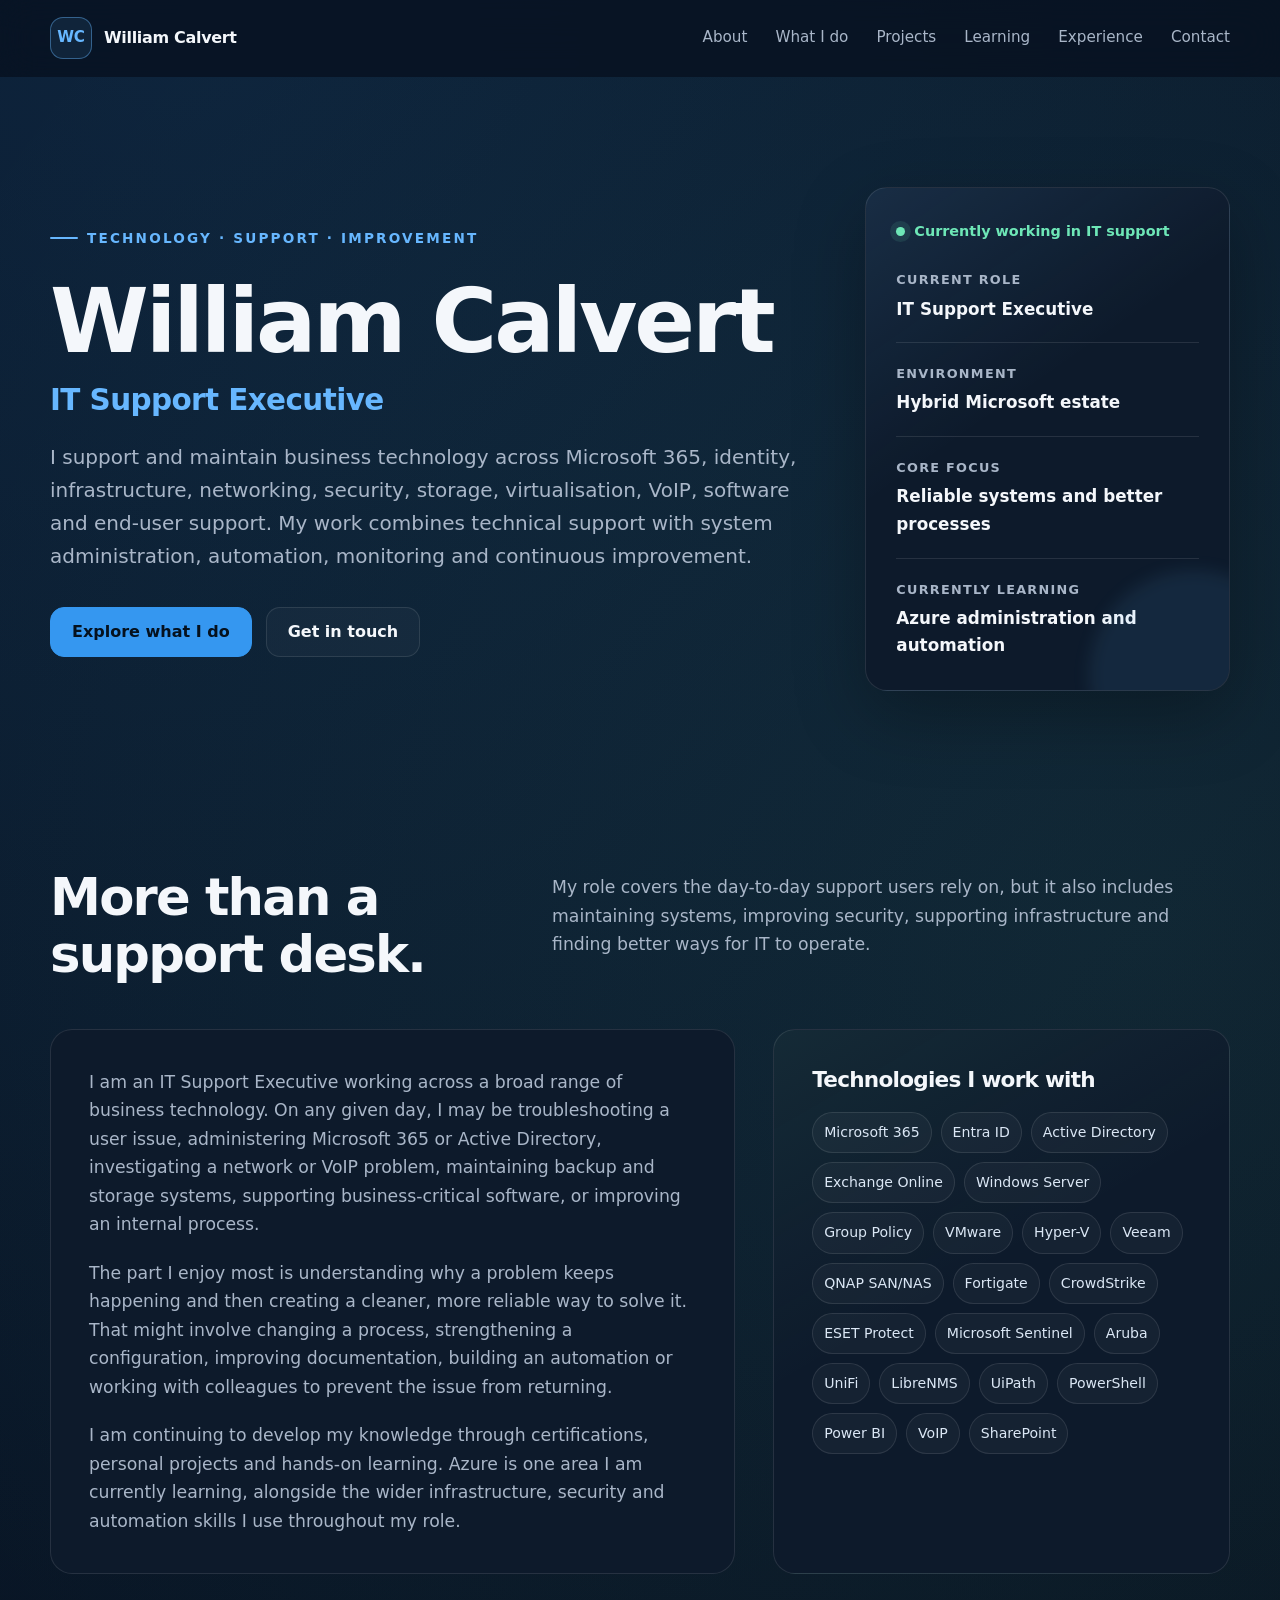
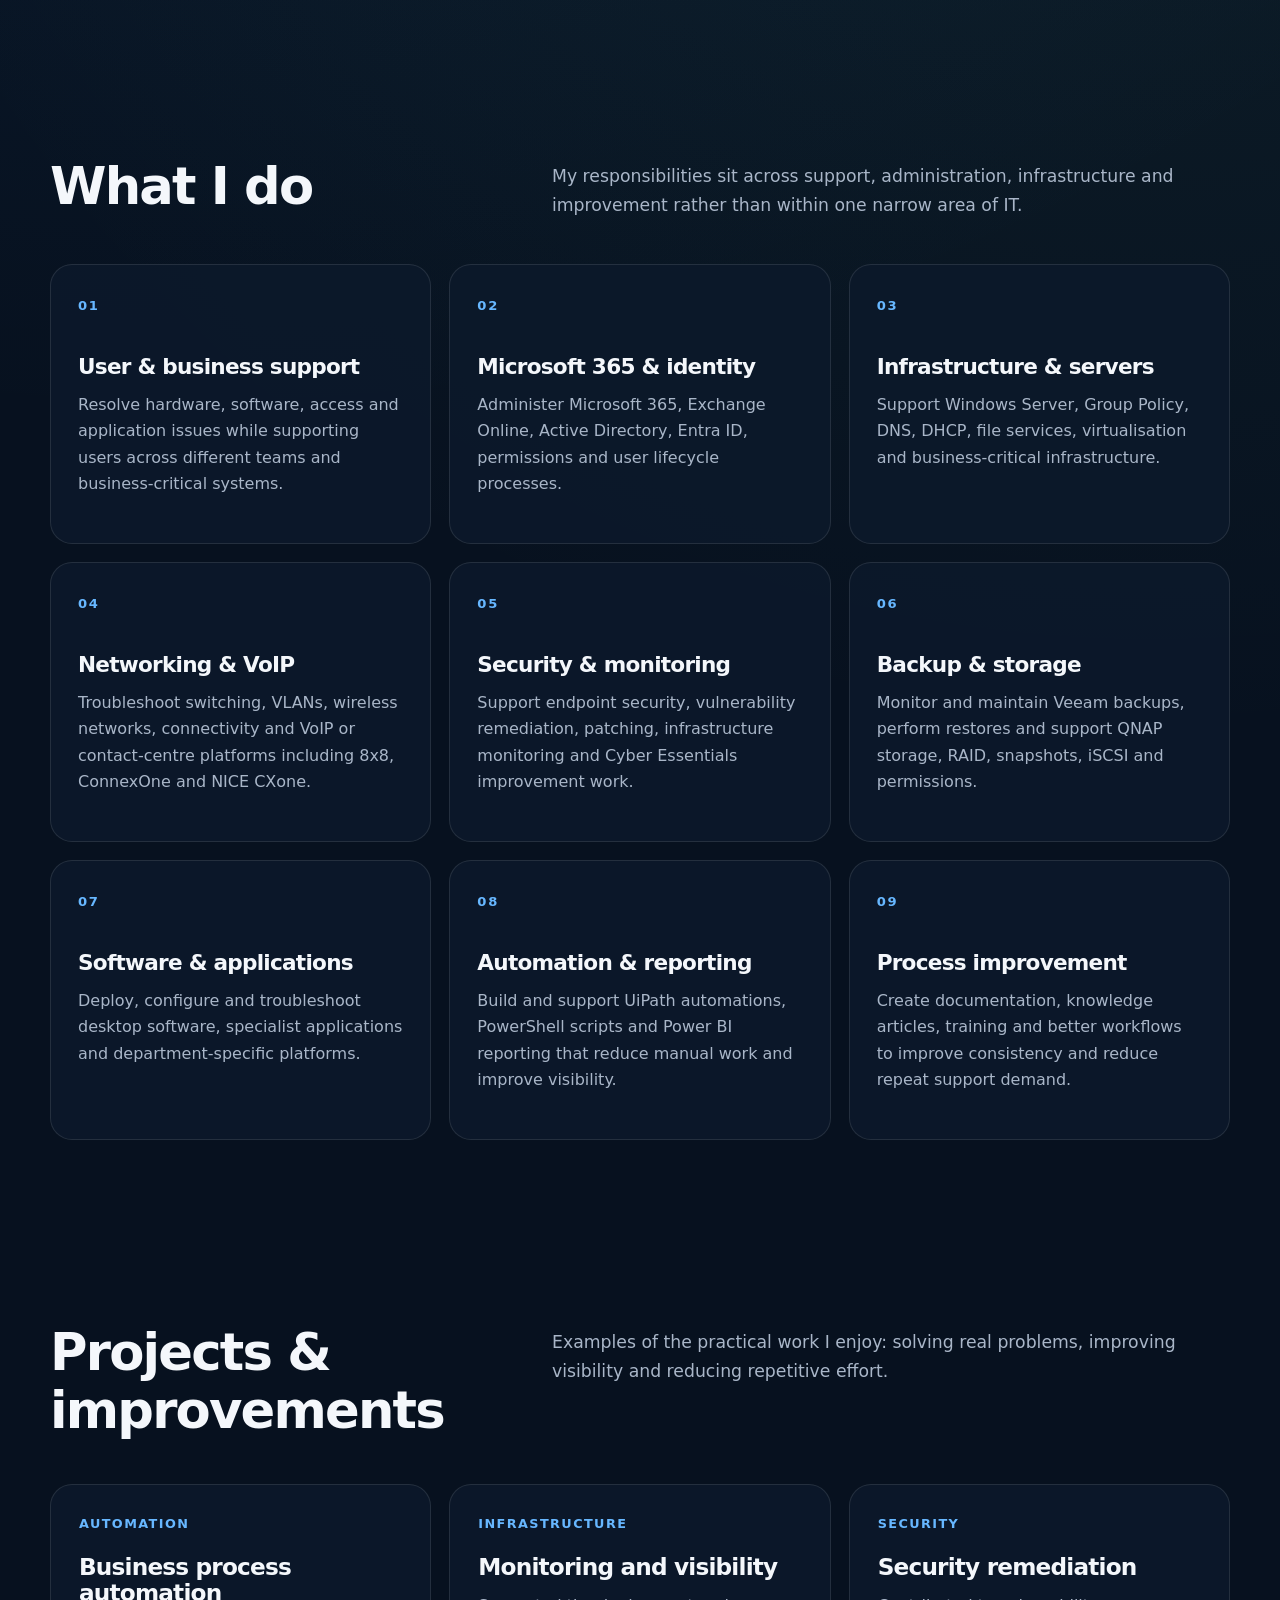
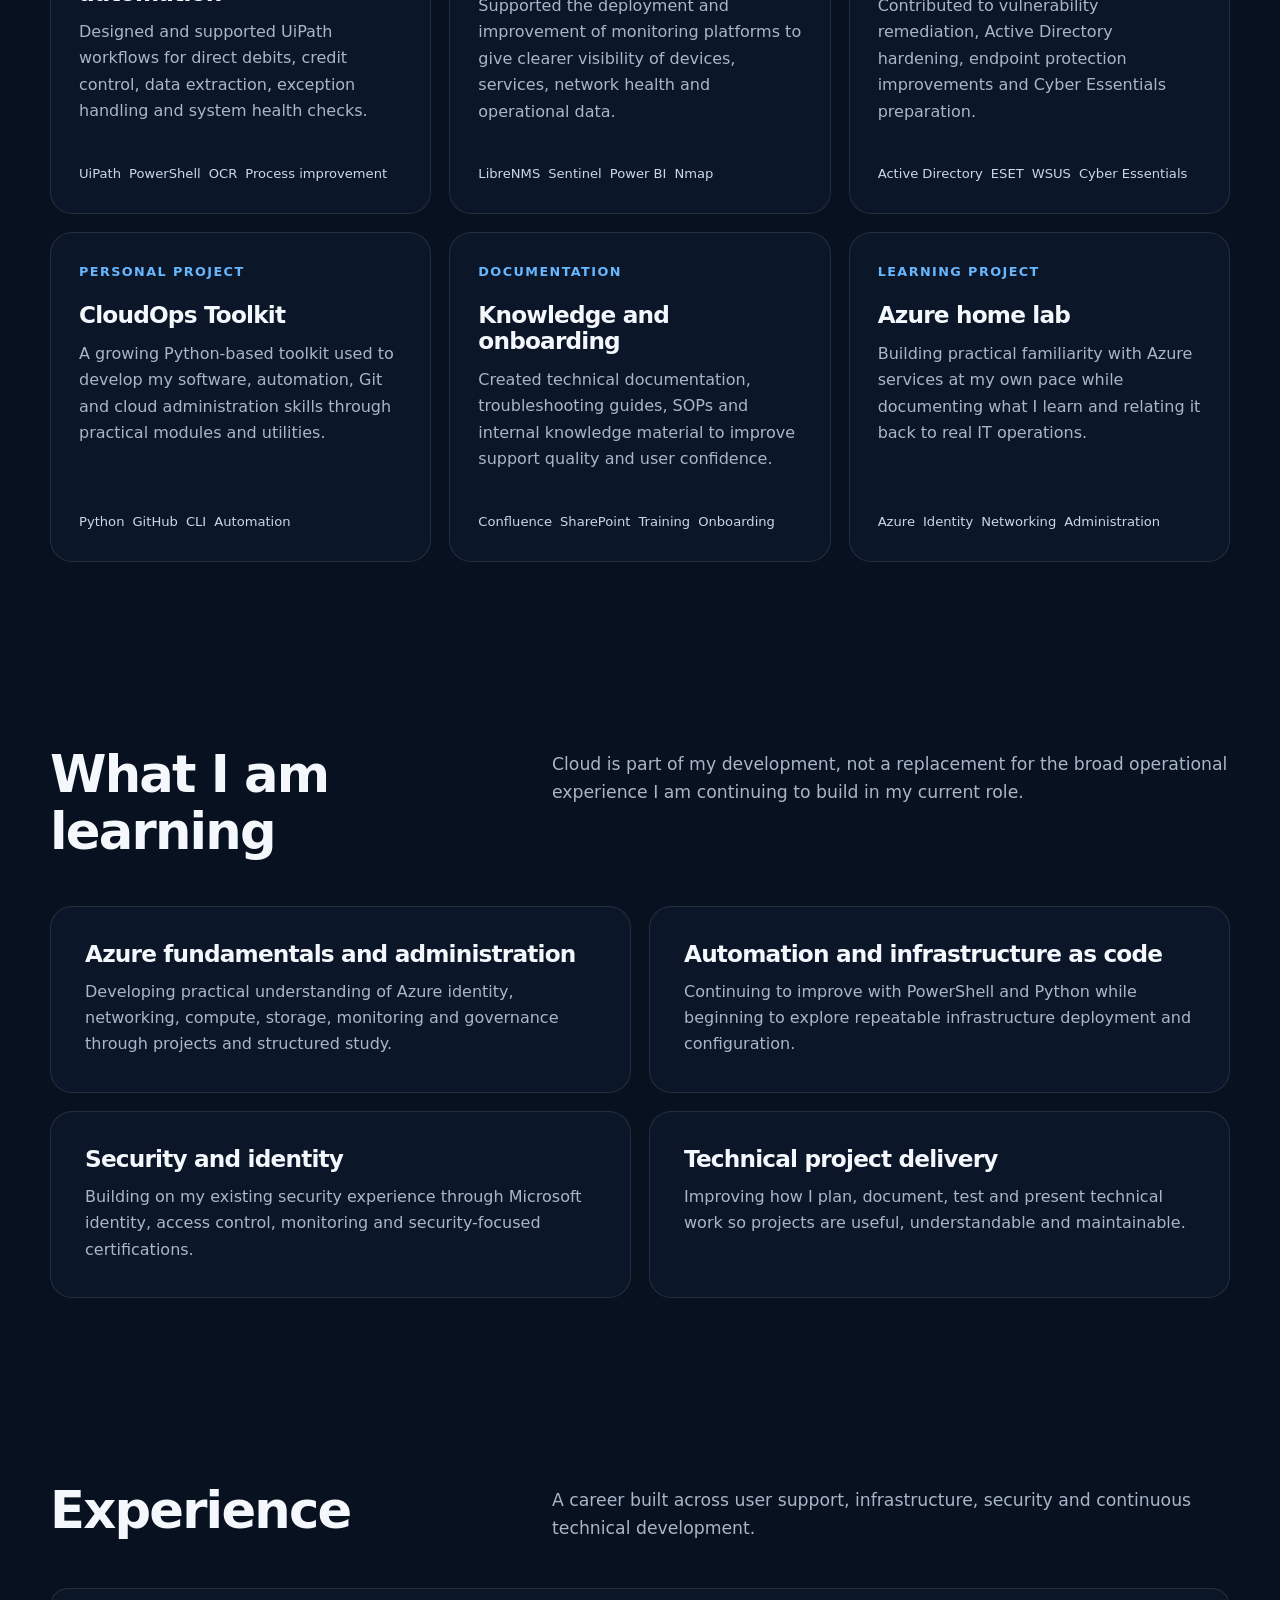
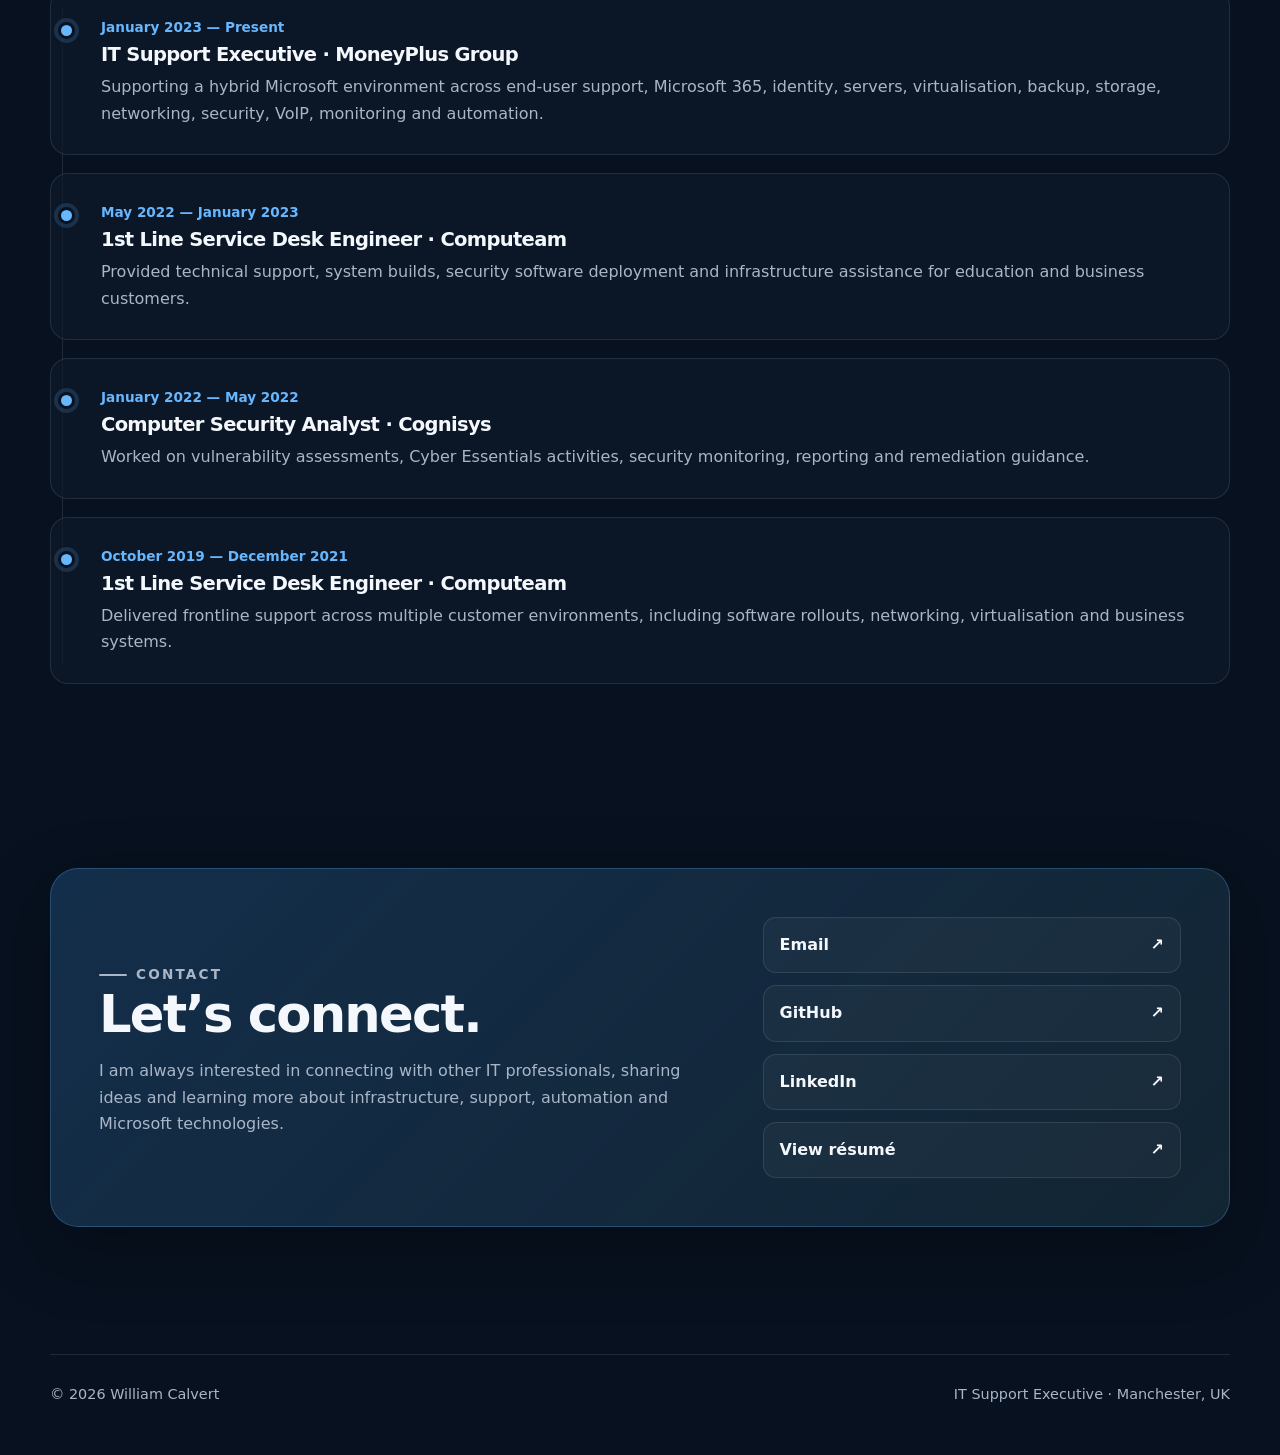
==== commit 4d1b3516: "feat: enhance portfolio homepage" ====
--- a/index.html
+++ b/index.html
@@ -1,216 +1,1275 @@
-<!doctype html>
+<!DOCTYPE html>
 <html lang="en">
 <head>
-  <meta charset="utf-8">
-  <meta name="viewport" content="width=device-width, initial-scale=1">
-  <meta name="description" content="William Calvert — IT professional building practical skills in Azure, automation and cloud engineering.">
-  <meta name="theme-color" content="#0a0f1c">
-  <title>William Calvert</title>
-  <link rel="preconnect" href="https://fonts.googleapis.com">
-  <link rel="preconnect" href="https://fonts.gstatic.com" crossorigin>
-  <link href="https://fonts.googleapis.com/css2?family=Manrope:wght@400;500;600;700;800&family=Space+Grotesk:wght@500;600;700&display=swap" rel="stylesheet">
-  <link rel="stylesheet" href="style.css">
+  <meta charset="UTF-8" />
+  <meta name="viewport" content="width=device-width, initial-scale=1.0" />
+  <meta
+    name="description"
+    content="William Calvert is an IT Support Executive working across Microsoft 365, identity, infrastructure, networking, security, storage, VoIP, automation and end-user support."
+  />
+  <title>William Calvert | IT Support Executive</title>
+
+  <style>
+    :root {
+      --bg: #07111f;
+      --surface: #0d1a2b;
+      --surface-soft: #122238;
+      --surface-hover: #162a45;
+      --text: #f4f7fb;
+      --muted: #a9b6c8;
+      --line: rgba(255, 255, 255, 0.10);
+      --accent: #67b7ff;
+      --accent-strong: #3597f0;
+      --success: #6ee7b7;
+      --max-width: 1180px;
+      --radius: 22px;
+      --shadow: 0 24px 70px rgba(0, 0, 0, 0.28);
+    }
+
+    * {
+      box-sizing: border-box;
+    }
+
+    html {
+      scroll-behavior: smooth;
+    }
+
+    body {
+      margin: 0;
+      font-family:
+        Inter, ui-sans-serif, system-ui, -apple-system, BlinkMacSystemFont,
+        "Segoe UI", sans-serif;
+      color: var(--text);
+      background:
+        radial-gradient(circle at 15% 0%, rgba(53, 151, 240, 0.14), transparent 32%),
+        radial-gradient(circle at 90% 15%, rgba(110, 231, 183, 0.08), transparent 26%),
+        var(--bg);
+      line-height: 1.65;
+    }
+
+    a {
+      color: inherit;
+      text-decoration: none;
+    }
+
+    img {
+      max-width: 100%;
+      display: block;
+    }
+
+    .container {
+      width: min(calc(100% - 40px), var(--max-width));
+      margin-inline: auto;
+    }
+
+    .site-header {
+      position: sticky;
+      top: 0;
+      z-index: 100;
+      border-bottom: 1px solid transparent;
+      background: rgba(7, 17, 31, 0.76);
+      backdrop-filter: blur(18px);
+      transition: border-color 180ms ease, background 180ms ease;
+    }
+
+    .site-header.scrolled {
+      border-color: var(--line);
+      background: rgba(7, 17, 31, 0.94);
+    }
+
+    .nav {
+      min-height: 76px;
+      display: flex;
+      align-items: center;
+      justify-content: space-between;
+      gap: 28px;
+    }
+
+    .brand {
+      display: flex;
+      align-items: center;
+      gap: 12px;
+      font-weight: 800;
+      letter-spacing: -0.02em;
+    }
+
+    .brand-mark {
+      width: 42px;
+      height: 42px;
+      display: grid;
+      place-items: center;
+      border: 1px solid rgba(103, 183, 255, 0.42);
+      border-radius: 13px;
+      background: rgba(103, 183, 255, 0.10);
+      color: var(--accent);
+      font-size: 0.95rem;
+    }
+
+    .nav-links {
+      display: flex;
+      align-items: center;
+      gap: 28px;
+      color: var(--muted);
+      font-size: 0.95rem;
+    }
+
+    .nav-links a {
+      transition: color 160ms ease;
+    }
+
+    .nav-links a:hover,
+    .nav-links a:focus-visible {
+      color: var(--text);
+    }
+
+    .menu-button {
+      display: none;
+      width: 44px;
+      height: 44px;
+      padding: 0;
+      border: 1px solid var(--line);
+      border-radius: 12px;
+      background: var(--surface);
+      color: var(--text);
+      font: inherit;
+      cursor: pointer;
+    }
+
+    .hero {
+      padding: 110px 0 86px;
+    }
+
+    .hero-grid {
+      display: grid;
+      grid-template-columns: minmax(0, 1.35fr) minmax(280px, 0.65fr);
+      gap: 58px;
+      align-items: center;
+    }
+
+    .eyebrow {
+      display: inline-flex;
+      align-items: center;
+      gap: 9px;
+      margin: 0 0 22px;
+      color: var(--accent);
+      font-size: 0.85rem;
+      font-weight: 800;
+      letter-spacing: 0.16em;
+      text-transform: uppercase;
+    }
+
+    .eyebrow::before {
+      content: "";
+      width: 28px;
+      height: 2px;
+      border-radius: 999px;
+      background: currentColor;
+    }
+
+    h1,
+    h2,
+    h3 {
+      margin-top: 0;
+      line-height: 1.12;
+      letter-spacing: -0.035em;
+    }
+
+    h1 {
+      max-width: 860px;
+      margin-bottom: 24px;
+      font-size: clamp(3rem, 7vw, 6.4rem);
+      font-weight: 850;
+    }
+
+    .hero-role {
+      display: block;
+      margin-top: 12px;
+      color: var(--accent);
+      font-size: clamp(1.25rem, 2.3vw, 2rem);
+      letter-spacing: -0.02em;
+    }
+
+    .hero-copy {
+      max-width: 760px;
+      margin: 0;
+      color: var(--muted);
+      font-size: clamp(1.05rem, 1.8vw, 1.25rem);
+    }
+
+    .hero-actions {
+      display: flex;
+      flex-wrap: wrap;
+      gap: 14px;
+      margin-top: 34px;
+    }
+
+    .button {
+      display: inline-flex;
+      align-items: center;
+      justify-content: center;
+      min-height: 50px;
+      padding: 0 21px;
+      border: 1px solid var(--line);
+      border-radius: 14px;
+      font-weight: 750;
+      transition:
+        transform 160ms ease,
+        border-color 160ms ease,
+        background 160ms ease;
+    }
+
+    .button:hover,
+    .button:focus-visible {
+      transform: translateY(-2px);
+      border-color: rgba(103, 183, 255, 0.55);
+    }
+
+    .button-primary {
+      border-color: var(--accent-strong);
+      background: var(--accent-strong);
+      color: #05111e;
+    }
+
+    .button-secondary {
+      background: rgba(255, 255, 255, 0.03);
+    }
+
+    .hero-panel {
+      position: relative;
+      padding: 30px;
+      overflow: hidden;
+      border: 1px solid var(--line);
+      border-radius: var(--radius);
+      background:
+        linear-gradient(145deg, rgba(103, 183, 255, 0.12), transparent 42%),
+        var(--surface);
+      box-shadow: var(--shadow);
+    }
+
+    .hero-panel::after {
+      content: "";
+      position: absolute;
+      right: -70px;
+      bottom: -90px;
+      width: 210px;
+      height: 210px;
+      border-radius: 50%;
+      background: rgba(103, 183, 255, 0.09);
+      filter: blur(8px);
+    }
+
+    .status {
+      display: inline-flex;
+      align-items: center;
+      gap: 9px;
+      margin-bottom: 26px;
+      color: var(--success);
+      font-size: 0.9rem;
+      font-weight: 700;
+    }
+
+    .status-dot {
+      width: 9px;
+      height: 9px;
+      border-radius: 50%;
+      background: currentColor;
+      box-shadow: 0 0 0 6px rgba(110, 231, 183, 0.10);
+    }
+
+    .quick-facts {
+      display: grid;
+      gap: 20px;
+      margin: 0;
+    }
+
+    .quick-facts div {
+      padding-bottom: 19px;
+      border-bottom: 1px solid var(--line);
+    }
+
+    .quick-facts div:last-child {
+      padding-bottom: 0;
+      border-bottom: 0;
+    }
+
+    .quick-facts dt {
+      color: var(--muted);
+      font-size: 0.8rem;
+      font-weight: 700;
+      letter-spacing: 0.1em;
+      text-transform: uppercase;
+    }
+
+    .quick-facts dd {
+      margin: 5px 0 0;
+      font-size: 1.05rem;
+      font-weight: 750;
+    }
+
+    section {
+      padding: 92px 0;
+    }
+
+    .section-heading {
+      display: grid;
+      grid-template-columns: minmax(0, 0.8fr) minmax(0, 1.2fr);
+      gap: 50px;
+      align-items: start;
+      margin-bottom: 45px;
+    }
+
+    .section-heading h2 {
+      margin-bottom: 0;
+      font-size: clamp(2.2rem, 4vw, 3.8rem);
+    }
+
+    .section-heading p {
+      margin: 4px 0 0;
+      color: var(--muted);
+      font-size: 1.08rem;
+    }
+
+    .work-grid {
+      display: grid;
+      grid-template-columns: repeat(3, minmax(0, 1fr));
+      gap: 18px;
+    }
+
+    .work-card,
+    .project-card,
+    .learning-card {
+      border: 1px solid var(--line);
+      border-radius: var(--radius);
+      background: rgba(13, 26, 43, 0.84);
+      transition:
+        transform 180ms ease,
+        border-color 180ms ease,
+        background 180ms ease;
+    }
+
+    .work-card:hover,
+    .project-card:hover,
+    .learning-card:hover {
+      transform: translateY(-4px);
+      border-color: rgba(103, 183, 255, 0.36);
+      background: var(--surface-hover);
+    }
+
+    .work-card {
+      min-height: 280px;
+      padding: 27px;
+    }
+
+    .card-number {
+      display: inline-block;
+      margin-bottom: 38px;
+      color: var(--accent);
+      font-size: 0.82rem;
+      font-weight: 800;
+      letter-spacing: 0.13em;
+    }
+
+    .work-card h3 {
+      margin-bottom: 13px;
+      font-size: 1.35rem;
+    }
+
+    .work-card p {
+      margin: 0;
+      color: var(--muted);
+    }
+
+    .about-wrap {
+      display: grid;
+      grid-template-columns: minmax(0, 1.2fr) minmax(280px, 0.8fr);
+      gap: 38px;
+    }
+
+    .about-copy {
+      padding: 38px;
+      border: 1px solid var(--line);
+      border-radius: var(--radius);
+      background: var(--surface);
+    }
+
+    .about-copy p {
+      margin: 0 0 20px;
+      color: var(--muted);
+      font-size: 1.08rem;
+    }
+
+    .about-copy p:last-child {
+      margin-bottom: 0;
+    }
+
+    .skills-panel {
+      padding: 38px;
+      border: 1px solid var(--line);
+      border-radius: var(--radius);
+      background:
+        linear-gradient(150deg, rgba(110, 231, 183, 0.08), transparent 45%),
+        var(--surface);
+    }
+
+    .skills-panel h3 {
+      margin-bottom: 20px;
+      font-size: 1.35rem;
+    }
+
+    .tags {
+      display: flex;
+      flex-wrap: wrap;
+      gap: 9px;
+    }
+
+    .tag {
+      padding: 8px 11px;
+      border: 1px solid var(--line);
+      border-radius: 999px;
+      color: #dbe7f5;
+      background: rgba(255, 255, 255, 0.035);
+      font-size: 0.88rem;
+    }
+
+    .project-grid {
+      display: grid;
+      grid-template-columns: repeat(3, minmax(0, 1fr));
+      gap: 18px;
+    }
+
+    .project-card {
+      display: flex;
+      min-height: 330px;
+      padding: 28px;
+      flex-direction: column;
+    }
+
+    .project-type {
+      color: var(--accent);
+      font-size: 0.8rem;
+      font-weight: 800;
+      letter-spacing: 0.11em;
+      text-transform: uppercase;
+    }
+
+    .project-card h3 {
+      margin: 20px 0 13px;
+      font-size: 1.45rem;
+    }
+
+    .project-card p {
+      margin: 0;
+      color: var(--muted);
+    }
+
+    .project-tech {
+      display: flex;
+      flex-wrap: wrap;
+      gap: 8px;
+      margin-top: auto;
+      padding-top: 28px;
+    }
+
+    .project-tech span {
+      color: #c9d8e9;
+      font-size: 0.82rem;
+    }
+
+    .learning-grid {
+      display: grid;
+      grid-template-columns: 1fr 1fr;
+      gap: 18px;
+    }
+
+    .learning-card {
+      padding: 34px;
+    }
+
+    .learning-card h3 {
+      margin-bottom: 12px;
+      font-size: 1.45rem;
+    }
+
+    .learning-card p {
+      margin: 0;
+      color: var(--muted);
+    }
+
+    .timeline {
+      position: relative;
+      display: grid;
+      gap: 18px;
+    }
+
+    .timeline::before {
+      content: "";
+      position: absolute;
+      top: 20px;
+      bottom: 20px;
+      left: 12px;
+      width: 1px;
+      background: var(--line);
+    }
+
+    .timeline-item {
+      position: relative;
+      padding: 27px 27px 27px 50px;
+      border: 1px solid var(--line);
+      border-radius: 18px;
+      background: rgba(13, 26, 43, 0.70);
+    }
+
+    .timeline-item::before {
+      content: "";
+      position: absolute;
+      top: 33px;
+      left: 7px;
+      width: 11px;
+      height: 11px;
+      border: 3px solid var(--bg);
+      border-radius: 50%;
+      background: var(--accent);
+      box-shadow: 0 0 0 4px rgba(103, 183, 255, 0.16);
+    }
+
+    .timeline-meta {
+      margin-bottom: 6px;
+      color: var(--accent);
+      font-size: 0.85rem;
+      font-weight: 800;
+    }
+
+    .timeline-item h3 {
+      margin-bottom: 8px;
+      font-size: 1.22rem;
+    }
+
+    .timeline-item p {
+      margin: 0;
+      color: var(--muted);
+    }
+
+    .contact-panel {
+      display: grid;
+      grid-template-columns: minmax(0, 1.2fr) minmax(240px, 0.8fr);
+      gap: 36px;
+      align-items: center;
+      padding: 48px;
+      border: 1px solid rgba(103, 183, 255, 0.26);
+      border-radius: 28px;
+      background:
+        linear-gradient(135deg, rgba(53, 151, 240, 0.16), rgba(110, 231, 183, 0.05)),
+        var(--surface);
+      box-shadow: var(--shadow);
+    }
+
+    .contact-panel h2 {
+      margin-bottom: 15px;
+      font-size: clamp(2.2rem, 4vw, 4rem);
+    }
+
+    .contact-panel p {
+      max-width: 670px;
+      margin: 0;
+      color: var(--muted);
+    }
+
+    .contact-links {
+      display: grid;
+      gap: 12px;
+    }
+
+    .contact-link {
+      display: flex;
+      align-items: center;
+      justify-content: space-between;
+      padding: 14px 16px;
+      border: 1px solid var(--line);
+      border-radius: 13px;
+      background: rgba(255, 255, 255, 0.035);
+      font-weight: 700;
+      transition: border-color 160ms ease, transform 160ms ease;
+    }
+
+    .contact-link:hover,
+    .contact-link:focus-visible {
+      transform: translateX(3px);
+      border-color: rgba(103, 183, 255, 0.5);
+    }
+
+    footer {
+      padding: 35px 0 48px;
+      color: var(--muted);
+      font-size: 0.9rem;
+    }
+
+    .footer-row {
+      display: flex;
+      justify-content: space-between;
+      gap: 24px;
+      padding-top: 28px;
+      border-top: 1px solid var(--line);
+    }
+
+    .reveal {
+      opacity: 0;
+      transform: translateY(18px);
+      transition: opacity 600ms ease, transform 600ms ease;
+    }
+
+    .reveal.visible {
+      opacity: 1;
+      transform: none;
+    }
+
+    @media (max-width: 920px) {
+      .hero-grid,
+      .section-heading,
+      .about-wrap,
+      .contact-panel {
+        grid-template-columns: 1fr;
+      }
+
+      .work-grid,
+      .project-grid {
+        grid-template-columns: repeat(2, minmax(0, 1fr));
+      }
+
+      .hero {
+        padding-top: 78px;
+      }
+
+      .hero-panel {
+        max-width: 560px;
+      }
+    }
+
+    @media (max-width: 720px) {
+      .container {
+        width: min(calc(100% - 28px), var(--max-width));
+      }
+
+      .menu-button {
+        display: grid;
+        place-items: center;
+      }
+
+      .nav-links {
+        position: absolute;
+        top: 76px;
+        right: 14px;
+        left: 14px;
+        display: none;
+        padding: 16px;
+        border: 1px solid var(--line);
+        border-radius: 16px;
+        background: rgba(13, 26, 43, 0.98);
+        box-shadow: var(--shadow);
+      }
+
+      .nav-links.open {
+        display: grid;
+        gap: 4px;
+      }
+
+      .nav-links a {
+        padding: 11px 8px;
+      }
+
+      .work-grid,
+      .project-grid,
+      .learning-grid {
+        grid-template-columns: 1fr;
+      }
+
+      h1 {
+        font-size: clamp(2.8rem, 15vw, 4.5rem);
+      }
+
+      section {
+        padding: 72px 0;
+      }
+
+      .about-copy,
+      .skills-panel,
+      .contact-panel {
+        padding: 28px;
+      }
+
+      .footer-row {
+        flex-direction: column;
+      }
+    }
+
+    @media (prefers-reduced-motion: reduce) {
+      html {
+        scroll-behavior: auto;
+      }
+
+      *,
+      *::before,
+      *::after {
+        transition-duration: 0.01ms !important;
+        animation-duration: 0.01ms !important;
+        animation-iteration-count: 1 !important;
+      }
+
+      .reveal {
+        opacity: 1;
+        transform: none;
+      }
+    }
+  </style>
 </head>
+
 <body>
-  <a class="skip-link" href="#main">Skip to content</a>
-
-  <header class="site-header">
-    <div class="container nav-wrap">
+  <header class="site-header" id="top">
+    <div class="container nav">
       <a class="brand" href="#top" aria-label="William Calvert home">
         <span class="brand-mark">WC</span>
-        <span class="brand-text">William Calvert</span>
+        <span>William Calvert</span>
       </a>
-      <button class="nav-toggle" aria-expanded="false" aria-controls="site-nav" aria-label="Open navigation">
-        <span></span><span></span>
+
+      <button
+        class="menu-button"
+        type="button"
+        aria-expanded="false"
+        aria-controls="site-navigation"
+        aria-label="Open navigation"
+      >
+        ☰
       </button>
-      <nav id="site-nav" class="site-nav" aria-label="Primary navigation">
+
+      <nav class="nav-links" id="site-navigation" aria-label="Main navigation">
         <a href="#about">About</a>
+        <a href="#work">What I do</a>
         <a href="#projects">Projects</a>
-        <a href="#journey">Journey</a>
-        <a href="#notes">Notes</a>
-        <a class="nav-cta" href="#contact">Contact</a>
+        <a href="#learning">Learning</a>
+        <a href="#experience">Experience</a>
+        <a href="#contact">Contact</a>
       </nav>
     </div>
   </header>
 
-  <main id="main">
-    <section class="hero" id="top">
-      <div class="hero-glow hero-glow-one"></div>
-      <div class="hero-glow hero-glow-two"></div>
+  <main>
+    <section class="hero">
       <div class="container hero-grid">
-        <div class="hero-copy reveal">
-          <p class="eyebrow"><span class="status-dot"></span> Building toward cloud engineering</p>
-          <h1>Infrastructure experience.<br><span>Cloud ambition.</span></h1>
-          <p class="hero-lead">I’m William, an IT professional turning hands-on support, Microsoft 365 and automation experience into practical Azure engineering skills.</p>
+        <div class="reveal">
+          <p class="eyebrow">Technology · Support · Improvement</p>
+
+          <h1>
+            William Calvert
+            <span class="hero-role">IT Support Executive</span>
+          </h1>
+
+          <p class="hero-copy">
+            I support and maintain business technology across Microsoft 365,
+            identity, infrastructure, networking, security, storage, virtualisation,
+            VoIP, software and end-user support. My work combines technical support
+            with system administration, automation, monitoring and continuous
+            improvement.
+          </p>
+
           <div class="hero-actions">
-            <a class="button button-primary" href="#projects">Explore my work <span aria-hidden="true">→</span></a>
-            <a class="button button-secondary" href="assets/William-Calvert-CV.docx">Download CV</a>
-          </div>
-          <div class="hero-proof" aria-label="Career highlights">
-            <div><strong>AZ-900</strong><span>879 / 1000</span></div>
-            <div><strong>SC-900</strong><span>Certified</span></div>
-            <div><strong>Current focus</strong><span>Azure + Automation</span></div>
+            <a class="button button-primary" href="#work">Explore what I do</a>
+            <a class="button button-secondary" href="#contact">Get in touch</a>
           </div>
         </div>
 
-        <aside class="profile-card reveal delay-1" aria-label="Profile summary">
-          <div class="profile-image-wrap">
-            <img src="assets/will-calvert.jpg" alt="Portrait of William Calvert">
-            <span class="availability">Open to cloud-focused opportunities</span>
+        <aside class="hero-panel reveal" aria-label="Professional summary">
+          <div class="status">
+            <span class="status-dot" aria-hidden="true"></span>
+            Currently working in IT support
           </div>
-          <div class="profile-card-body">
-            <p class="profile-kicker">Currently</p>
-            <h2>Learning by building</h2>
-            <ul class="current-list">
-              <li><span>01</span> Azure home lab</li>
-              <li><span>02</span> CloudOps Toolkit</li>
-              <li><span>03</span> PowerShell & Python automation</li>
-              <li><span>04</span> Identity and access</li>
-            </ul>
-          </div>
+
+          <dl class="quick-facts">
+            <div>
+              <dt>Current role</dt>
+              <dd>IT Support Executive</dd>
+            </div>
+            <div>
+              <dt>Environment</dt>
+              <dd>Hybrid Microsoft estate</dd>
+            </div>
+            <div>
+              <dt>Core focus</dt>
+              <dd>Reliable systems and better processes</dd>
+            </div>
+            <div>
+              <dt>Currently learning</dt>
+              <dd>Azure administration and automation</dd>
+            </div>
+          </dl>
         </aside>
       </div>
     </section>
 
-    <section class="section section-border" id="about">
-      <div class="container split-layout">
+    <section id="about">
+      <div class="container">
         <div class="section-heading reveal">
-          <p class="eyebrow">About me</p>
-          <h2>I solve today’s IT problems while building for tomorrow’s cloud.</h2>
+          <h2>More than a support desk.</h2>
+          <p>
+            My role covers the day-to-day support users rely on, but it also includes
+            maintaining systems, improving security, supporting infrastructure and
+            finding better ways for IT to operate.
+          </p>
         </div>
-        <div class="about-copy reveal delay-1">
-          <p>I work across user support, Microsoft 365, identity, infrastructure and automation. The part I enjoy most is taking a repeated problem, understanding why it happens and creating a cleaner way to solve it.</p>
-          <p>My next step is a cloud-focused role where I can combine that operational experience with Azure administration, infrastructure as code and scalable automation.</p>
-          <div class="skill-cloud" aria-label="Technical skills">
-            <span>Azure</span><span>Microsoft 365</span><span>Entra ID</span><span>PowerShell</span><span>Python</span><span>Active Directory</span><span>Networking</span><span>Git</span><span>Windows Server</span><span>Automation</span><span>Monitoring</span><span>Virtualisation</span>
+
+        <div class="about-wrap">
+          <article class="about-copy reveal">
+            <p>
+              I am an IT Support Executive working across a broad range of business
+              technology. On any given day, I may be troubleshooting a user issue,
+              administering Microsoft 365 or Active Directory, investigating a network
+              or VoIP problem, maintaining backup and storage systems, supporting
+              business-critical software, or improving an internal process.
+            </p>
+
+            <p>
+              The part I enjoy most is understanding why a problem keeps happening and
+              then creating a cleaner, more reliable way to solve it. That might involve
+              changing a process, strengthening a configuration, improving documentation,
+              building an automation or working with colleagues to prevent the issue from
+              returning.
+            </p>
+
+            <p>
+              I am continuing to develop my knowledge through certifications, personal
+              projects and hands-on learning. Azure is one area I am currently learning,
+              alongside the wider infrastructure, security and automation skills I use
+              throughout my role.
+            </p>
+          </article>
+
+          <aside class="skills-panel reveal">
+            <h3>Technologies I work with</h3>
+            <div class="tags" aria-label="Technology skills">
+              <span class="tag">Microsoft 365</span>
+              <span class="tag">Entra ID</span>
+              <span class="tag">Active Directory</span>
+              <span class="tag">Exchange Online</span>
+              <span class="tag">Windows Server</span>
+              <span class="tag">Group Policy</span>
+              <span class="tag">VMware</span>
+              <span class="tag">Hyper-V</span>
+              <span class="tag">Veeam</span>
+              <span class="tag">QNAP SAN/NAS</span>
+              <span class="tag">Fortigate</span>
+              <span class="tag">CrowdStrike</span>
+              <span class="tag">ESET Protect</span>
+              <span class="tag">Microsoft Sentinel</span>
+              <span class="tag">Aruba</span>
+              <span class="tag">UniFi</span>
+              <span class="tag">LibreNMS</span>
+              <span class="tag">UiPath</span>
+              <span class="tag">PowerShell</span>
+              <span class="tag">Power BI</span>
+              <span class="tag">VoIP</span>
+              <span class="tag">SharePoint</span>
+            </div>
+          </aside>
+        </div>
+      </div>
+    </section>
+
+    <section id="work">
+      <div class="container">
+        <div class="section-heading reveal">
+          <h2>What I do</h2>
+          <p>
+            My responsibilities sit across support, administration, infrastructure
+            and improvement rather than within one narrow area of IT.
+          </p>
+        </div>
+
+        <div class="work-grid">
+          <article class="work-card reveal">
+            <span class="card-number">01</span>
+            <h3>User & business support</h3>
+            <p>
+              Resolve hardware, software, access and application issues while supporting
+              users across different teams and business-critical systems.
+            </p>
+          </article>
+
+          <article class="work-card reveal">
+            <span class="card-number">02</span>
+            <h3>Microsoft 365 & identity</h3>
+            <p>
+              Administer Microsoft 365, Exchange Online, Active Directory, Entra ID,
+              permissions and user lifecycle processes.
+            </p>
+          </article>
+
+          <article class="work-card reveal">
+            <span class="card-number">03</span>
+            <h3>Infrastructure & servers</h3>
+            <p>
+              Support Windows Server, Group Policy, DNS, DHCP, file services,
+              virtualisation and business-critical infrastructure.
+            </p>
+          </article>
+
+          <article class="work-card reveal">
+            <span class="card-number">04</span>
+            <h3>Networking & VoIP</h3>
+            <p>
+              Troubleshoot switching, VLANs, wireless networks, connectivity and VoIP
+              or contact-centre platforms including 8x8, ConnexOne and NICE CXone.
+            </p>
+          </article>
+
+          <article class="work-card reveal">
+            <span class="card-number">05</span>
+            <h3>Security & monitoring</h3>
+            <p>
+              Support endpoint security, vulnerability remediation, patching,
+              infrastructure monitoring and Cyber Essentials improvement work.
+            </p>
+          </article>
+
+          <article class="work-card reveal">
+            <span class="card-number">06</span>
+            <h3>Backup & storage</h3>
+            <p>
+              Monitor and maintain Veeam backups, perform restores and support QNAP
+              storage, RAID, snapshots, iSCSI and permissions.
+            </p>
+          </article>
+
+          <article class="work-card reveal">
+            <span class="card-number">07</span>
+            <h3>Software & applications</h3>
+            <p>
+              Deploy, configure and troubleshoot desktop software, specialist
+              applications and department-specific platforms.
+            </p>
+          </article>
+
+          <article class="work-card reveal">
+            <span class="card-number">08</span>
+            <h3>Automation & reporting</h3>
+            <p>
+              Build and support UiPath automations, PowerShell scripts and Power BI
+              reporting that reduce manual work and improve visibility.
+            </p>
+          </article>
+
+          <article class="work-card reveal">
+            <span class="card-number">09</span>
+            <h3>Process improvement</h3>
+            <p>
+              Create documentation, knowledge articles, training and better workflows
+              to improve consistency and reduce repeat support demand.
+            </p>
+          </article>
+        </div>
+      </div>
+    </section>
+
+    <section id="projects">
+      <div class="container">
+        <div class="section-heading reveal">
+          <h2>Projects & improvements</h2>
+          <p>
+            Examples of the practical work I enjoy: solving real problems, improving
+            visibility and reducing repetitive effort.
+          </p>
+        </div>
+
+        <div class="project-grid">
+          <article class="project-card reveal">
+            <span class="project-type">Automation</span>
+            <h3>Business process automation</h3>
+            <p>
+              Designed and supported UiPath workflows for direct debits, credit control,
+              data extraction, exception handling and system health checks.
+            </p>
+            <div class="project-tech">
+              <span>UiPath</span>
+              <span>PowerShell</span>
+              <span>OCR</span>
+              <span>Process improvement</span>
+            </div>
+          </article>
+
+          <article class="project-card reveal">
+            <span class="project-type">Infrastructure</span>
+            <h3>Monitoring and visibility</h3>
+            <p>
+              Supported the deployment and improvement of monitoring platforms to give
+              clearer visibility of devices, services, network health and operational data.
+            </p>
+            <div class="project-tech">
+              <span>LibreNMS</span>
+              <span>Sentinel</span>
+              <span>Power BI</span>
+              <span>Nmap</span>
+            </div>
+          </article>
+
+          <article class="project-card reveal">
+            <span class="project-type">Security</span>
+            <h3>Security remediation</h3>
+            <p>
+              Contributed to vulnerability remediation, Active Directory hardening,
+              endpoint protection improvements and Cyber Essentials preparation.
+            </p>
+            <div class="project-tech">
+              <span>Active Directory</span>
+              <span>ESET</span>
+              <span>WSUS</span>
+              <span>Cyber Essentials</span>
+            </div>
+          </article>
+
+          <article class="project-card reveal">
+            <span class="project-type">Personal project</span>
+            <h3>CloudOps Toolkit</h3>
+            <p>
+              A growing Python-based toolkit used to develop my software, automation,
+              Git and cloud administration skills through practical modules and utilities.
+            </p>
+            <div class="project-tech">
+              <span>Python</span>
+              <span>GitHub</span>
+              <span>CLI</span>
+              <span>Automation</span>
+            </div>
+          </article>
+
+          <article class="project-card reveal">
+            <span class="project-type">Documentation</span>
+            <h3>Knowledge and onboarding</h3>
+            <p>
+              Created technical documentation, troubleshooting guides, SOPs and internal
+              knowledge material to improve support quality and user confidence.
+            </p>
+            <div class="project-tech">
+              <span>Confluence</span>
+              <span>SharePoint</span>
+              <span>Training</span>
+              <span>Onboarding</span>
+            </div>
+          </article>
+
+          <article class="project-card reveal">
+            <span class="project-type">Learning project</span>
+            <h3>Azure home lab</h3>
+            <p>
+              Building practical familiarity with Azure services at my own pace while
+              documenting what I learn and relating it back to real IT operations.
+            </p>
+            <div class="project-tech">
+              <span>Azure</span>
+              <span>Identity</span>
+              <span>Networking</span>
+              <span>Administration</span>
+            </div>
+          </article>
+        </div>
+      </div>
+    </section>
+
+    <section id="learning">
+      <div class="container">
+        <div class="section-heading reveal">
+          <h2>What I am learning</h2>
+          <p>
+            Cloud is part of my development, not a replacement for the broad operational
+            experience I am continuing to build in my current role.
+          </p>
+        </div>
+
+        <div class="learning-grid">
+          <article class="learning-card reveal">
+            <h3>Azure fundamentals and administration</h3>
+            <p>
+              Developing practical understanding of Azure identity, networking, compute,
+              storage, monitoring and governance through projects and structured study.
+            </p>
+          </article>
+
+          <article class="learning-card reveal">
+            <h3>Automation and infrastructure as code</h3>
+            <p>
+              Continuing to improve with PowerShell and Python while beginning to explore
+              repeatable infrastructure deployment and configuration.
+            </p>
+          </article>
+
+          <article class="learning-card reveal">
+            <h3>Security and identity</h3>
+            <p>
+              Building on my existing security experience through Microsoft identity,
+              access control, monitoring and security-focused certifications.
+            </p>
+          </article>
+
+          <article class="learning-card reveal">
+            <h3>Technical project delivery</h3>
+            <p>
+              Improving how I plan, document, test and present technical work so projects
+              are useful, understandable and maintainable.
+            </p>
+          </article>
+        </div>
+      </div>
+    </section>
+
+    <section id="experience">
+      <div class="container">
+        <div class="section-heading reveal">
+          <h2>Experience</h2>
+          <p>
+            A career built across user support, infrastructure, security and continuous
+            technical development.
+          </p>
+        </div>
+
+        <div class="timeline">
+          <article class="timeline-item reveal">
+            <div class="timeline-meta">January 2023 — Present</div>
+            <h3>IT Support Executive · MoneyPlus Group</h3>
+            <p>
+              Supporting a hybrid Microsoft environment across end-user support,
+              Microsoft 365, identity, servers, virtualisation, backup, storage,
+              networking, security, VoIP, monitoring and automation.
+            </p>
+          </article>
+
+          <article class="timeline-item reveal">
+            <div class="timeline-meta">May 2022 — January 2023</div>
+            <h3>1st Line Service Desk Engineer · Computeam</h3>
+            <p>
+              Provided technical support, system builds, security software deployment
+              and infrastructure assistance for education and business customers.
+            </p>
+          </article>
+
+          <article class="timeline-item reveal">
+            <div class="timeline-meta">January 2022 — May 2022</div>
+            <h3>Computer Security Analyst · Cognisys</h3>
+            <p>
+              Worked on vulnerability assessments, Cyber Essentials activities,
+              security monitoring, reporting and remediation guidance.
+            </p>
+          </article>
+
+          <article class="timeline-item reveal">
+            <div class="timeline-meta">October 2019 — December 2021</div>
+            <h3>1st Line Service Desk Engineer · Computeam</h3>
+            <p>
+              Delivered frontline support across multiple customer environments,
+              including software rollouts, networking, virtualisation and business systems.
+            </p>
+          </article>
+        </div>
+      </div>
+    </section>
+
+    <section id="contact">
+      <div class="container">
+        <div class="contact-panel reveal">
+          <div>
+            <p class="eyebrow">Contact</p>
+            <h2>Let’s connect.</h2>
+            <p>
+              I am always interested in connecting with other IT professionals, sharing
+              ideas and learning more about infrastructure, support, automation and
+              Microsoft technologies.
+            </p>
+          </div>
+
+          <div class="contact-links">
+            <a class="contact-link" href="mailto:William-calvert@hotmail.co.uk">
+              <span>Email</span>
+              <span aria-hidden="true">↗</span>
+            </a>
+            <a
+              class="contact-link"
+              href="https://github.com/Mysticeel"
+              target="_blank"
+              rel="noopener noreferrer"
+            >
+              <span>GitHub</span>
+              <span aria-hidden="true">↗</span>
+            </a>
+            <a
+              class="contact-link"
+              href="https://www.linkedin.com/in/william-calvert-b155931b8"
+              target="_blank"
+              rel="noopener noreferrer"
+            >
+              <span>LinkedIn</span>
+              <span aria-hidden="true">↗</span>
+            </a>
+            <a class="contact-link" href="resume.html">
+              <span>View résumé</span>
+              <span aria-hidden="true">↗</span>
+            </a>
           </div>
         </div>
       </div>
     </section>
-
-    <section class="section" id="projects">
-      <div class="container">
-        <div class="section-top reveal">
-          <div>
-            <p class="eyebrow">Selected work</p>
-            <h2>Projects that show how I think.</h2>
-          </div>
-          <a class="text-link" href="https://github.com/Mysticeel" target="_blank" rel="noopener">View GitHub <span>↗</span></a>
-        </div>
-
-        <div class="project-grid">
-          <article class="project-card project-featured reveal">
-            <div class="project-number">01</div>
-            <div class="project-content">
-              <p class="project-type">Featured project</p>
-              <h3>CloudOps Toolkit</h3>
-              <p>A growing Python application designed to bring cloud and infrastructure administration tasks into one practical toolkit. Built with a professional Git workflow, modular architecture and clear documentation.</p>
-              <div class="tags"><span>Python</span><span>Azure</span><span>Microsoft Graph</span><span>GitHub</span></div>
-              <a href="https://github.com/Mysticeel/cloudops-toolkit" target="_blank" rel="noopener">View repository <span>↗</span></a>
-            </div>
-            <div class="project-visual terminal" aria-hidden="true">
-              <div class="terminal-bar"><i></i><i></i><i></i></div>
-              <pre><code><span>$</span> cloudops
-
-[1] Azure operations
-[2] Microsoft 365
-[3] Identity management
-[4] Reporting
-
-<span class="terminal-accent">Ready.</span></code></pre>
-            </div>
-          </article>
-
-          <article class="project-card reveal">
-            <div class="project-number">02</div>
-            <p class="project-type">Hands-on learning</p>
-            <h3>Azure Home Lab</h3>
-            <p>A documented lab covering resource groups, networking, storage, virtual machines, monitoring, RBAC and infrastructure as code.</p>
-            <div class="tags"><span>Azure</span><span>Bicep</span><span>CLI</span></div>
-            <span class="project-status">In progress</span>
-          </article>
-
-          <article class="project-card reveal delay-1">
-            <div class="project-number">03</div>
-            <p class="project-type">Workplace automation</p>
-            <h3>IT Process Automation</h3>
-            <p>Automation projects for repetitive administration, onboarding and reporting workflows using PowerShell and Python.</p>
-            <div class="tags"><span>PowerShell</span><span>Python</span><span>Active Directory</span></div>
-            <span class="project-status">Case studies coming soon</span>
-          </article>
-        </div>
-      </div>
-    </section>
-
-    <section class="section section-tint" id="journey">
-      <div class="container">
-        <div class="section-heading narrow reveal">
-          <p class="eyebrow">Career journey</p>
-          <h2>A clear path from support to cloud.</h2>
-          <p>Every stage builds on the last: operational experience, automation, cloud fundamentals and now deeper engineering skills.</p>
-        </div>
-        <div class="timeline reveal delay-1">
-          <div class="timeline-item complete"><span>01</span><div><small>Foundation</small><h3>IT support & infrastructure</h3><p>Built practical experience supporting users, systems, identity and core business technology.</p></div></div>
-          <div class="timeline-item complete"><span>02</span><div><small>Automation</small><h3>PowerShell & Python</h3><p>Started replacing repetitive manual work with scripts, tools and structured workflows.</p></div></div>
-          <div class="timeline-item complete"><span>03</span><div><small>Certification</small><h3>SC-900 + AZ-900</h3><p>Validated foundational knowledge across security, identity and Microsoft Azure.</p></div></div>
-          <div class="timeline-item active"><span>04</span><div><small>Now</small><h3>Azure engineering practice</h3><p>Building real projects in networking, compute, storage, monitoring and infrastructure as code.</p></div></div>
-          <div class="timeline-item"><span>05</span><div><small>Next</small><h3>Role-based cloud certification</h3><p>Preparing for deeper identity and Azure administration learning.</p></div></div>
-        </div>
-      </div>
-    </section>
-
-    <section class="section" id="notes">
-      <div class="container">
-        <div class="section-top reveal">
-          <div>
-            <p class="eyebrow">Engineering notes</p>
-            <h2>Learning in public.</h2>
-          </div>
-          <p class="section-summary">Short, practical write-ups about what I build, what breaks and what I learn.</p>
-        </div>
-        <div class="notes-grid">
-          <article class="note-card reveal">
-            <div class="note-meta"><span>Azure</span><time>Coming soon</time></div>
-            <h3>Building an Azure environment from the ground up</h3>
-            <p>From naming conventions and resource groups through to networking, compute and monitoring.</p>
-          </article>
-          <article class="note-card reveal delay-1">
-            <div class="note-meta"><span>Career</span><time>July 2026</time></div>
-            <h3>What passing AZ-900 taught me</h3>
-            <p>How I moved beyond memorising services and started understanding which Azure tools fit real business needs.</p>
-          </article>
-          <article class="note-card reveal delay-2">
-            <div class="note-meta"><span>Automation</span><time>Coming soon</time></div>
-            <h3>Turning repetitive IT work into a reusable tool</h3>
-            <p>The thinking behind CloudOps Toolkit and why good automation starts with a clearly understood process.</p>
-          </article>
-        </div>
-      </div>
-    </section>
-
-    <section class="section contact-section" id="contact">
-      <div class="container contact-card reveal">
-        <div>
-          <p class="eyebrow">Let’s connect</p>
-          <h2>Looking for someone who learns fast and builds with purpose?</h2>
-          <p>I’m interested in cloud support, Azure administration and junior cloud engineering opportunities.</p>
-        </div>
-        <div class="contact-actions">
-          <a class="button button-light" href="https://github.com/Mysticeel" target="_blank" rel="noopener">GitHub <span>↗</span></a>
-          <a class="button button-outline-light" href="mailto:william-calvert@hotmail.co.uk">Email me</a>
-        </div>
-      </div>
-    </section>
   </main>
 
-  <footer class="site-footer">
-    <div class="container footer-inner">
-      <p>Designed and built by William Calvert.</p>
-      <p>Cloud · Infrastructure · Automation</p>
-      <p>© <span id="year"></span></p>
+  <footer>
+    <div class="container footer-row">
+      <span>© <span id="current-year"></span> William Calvert</span>
+      <span>IT Support Executive · Manchester, UK</span>
     </div>
   </footer>
 
-  <script src="script.js"></script>
+  <script>
+    const header = document.querySelector(".site-header");
+    const menuButton = document.querySelector(".menu-button");
+    const navigation = document.querySelector(".nav-links");
+    const navLinks = document.querySelectorAll(".nav-links a");
+
+    window.addEventListener("scroll", () => {
+      header.classList.toggle("scrolled", window.scrollY > 10);
+    });
+
+    menuButton.addEventListener("click", () => {
+      const isOpen = navigation.classList.toggle("open");
+      menuButton.setAttribute("aria-expanded", String(isOpen));
+      menuButton.setAttribute(
+        "aria-label",
+        isOpen ? "Close navigation" : "Open navigation"
+      );
+    });
+
+    navLinks.forEach((link) => {
+      link.addEventListener("click", () => {
+        navigation.classList.remove("open");
+        menuButton.setAttribute("aria-expanded", "false");
+        menuButton.setAttribute("aria-label", "Open navigation");
+      });
+    });
+
+    const revealElements = document.querySelectorAll(".reveal");
+
+    if ("IntersectionObserver" in window) {
+      const observer = new IntersectionObserver(
+        (entries) => {
+          entries.forEach((entry) => {
+            if (entry.isIntersecting) {
+              entry.target.classList.add("visible");
+              observer.unobserve(entry.target);
+            }
+          });
+        },
+        { threshold: 0.12 }
+      );
+
+      revealElements.forEach((element) => observer.observe(element));
+    } else {
+      revealElements.forEach((element) => element.classList.add("visible"));
+    }
+
+    document.getElementById("current-year").textContent =
+      new Date().getFullYear();
+  </script>
 </body>
-</html>
+</html>
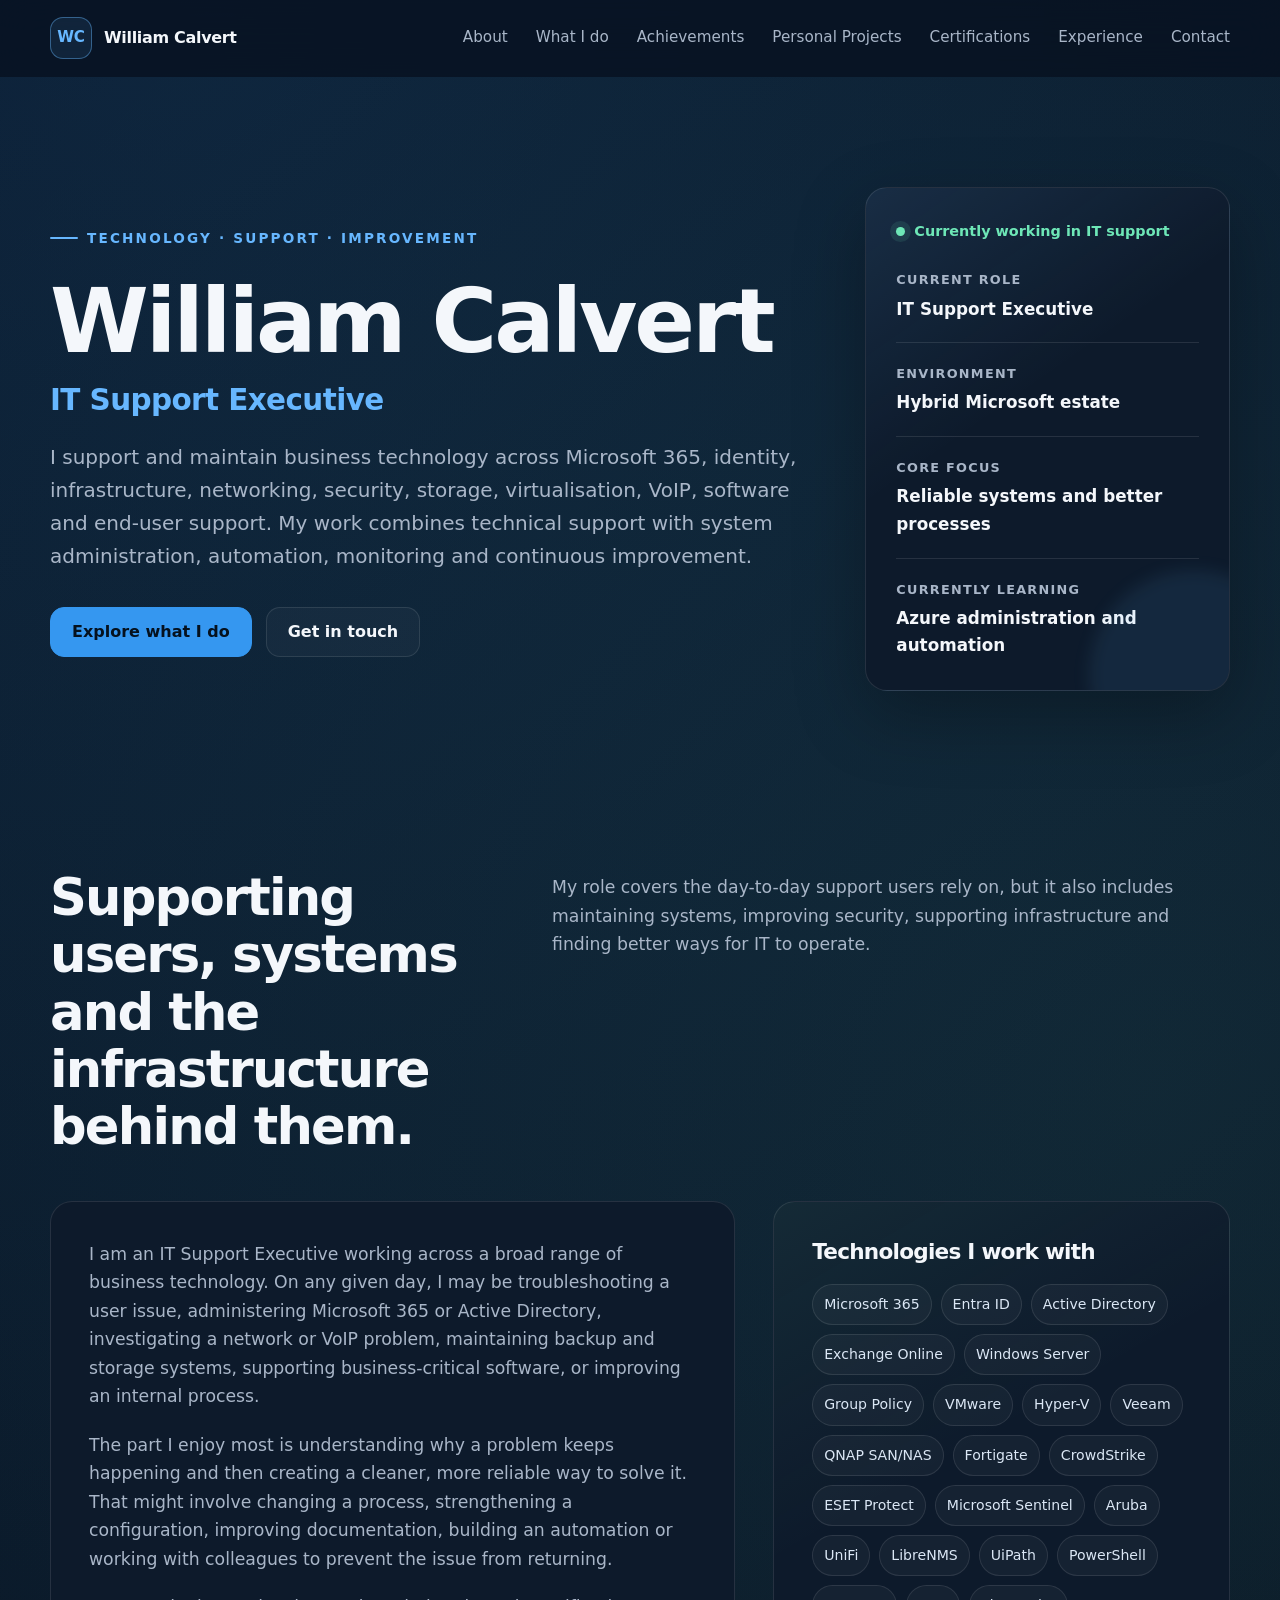
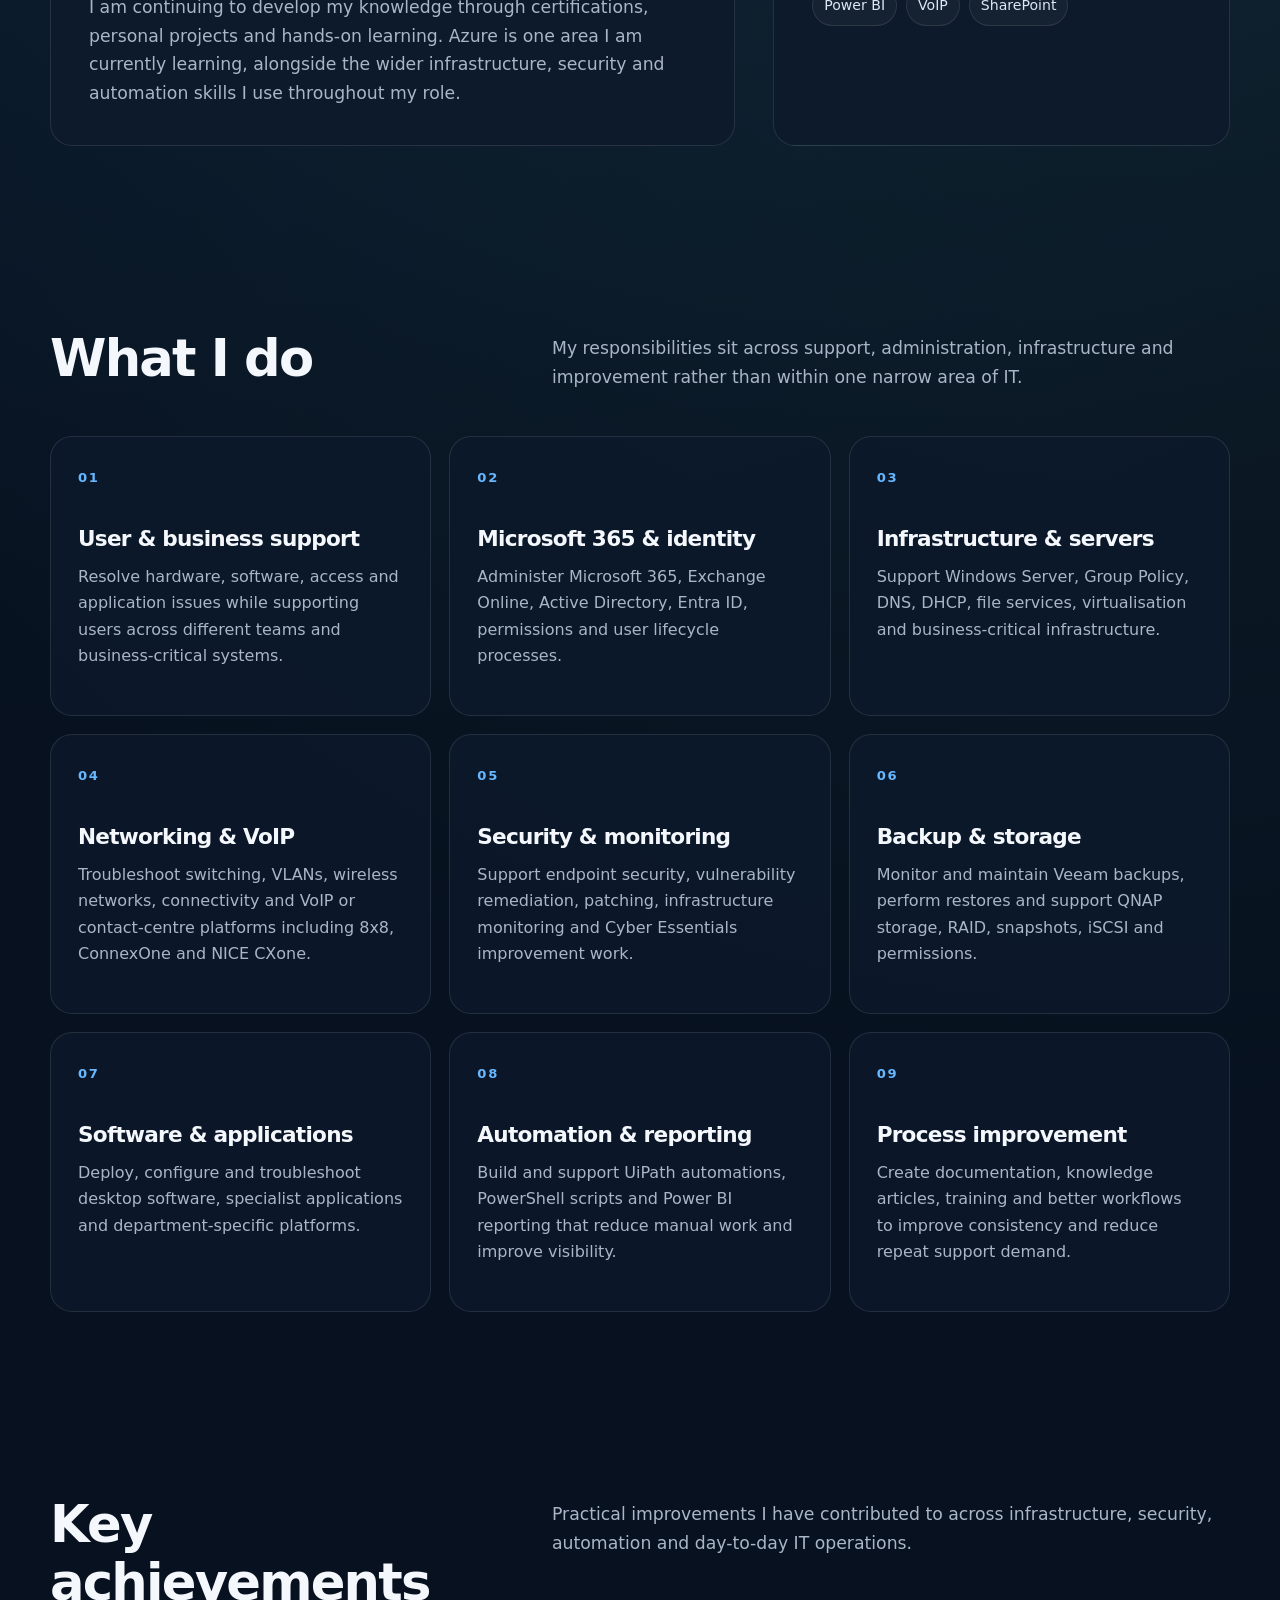
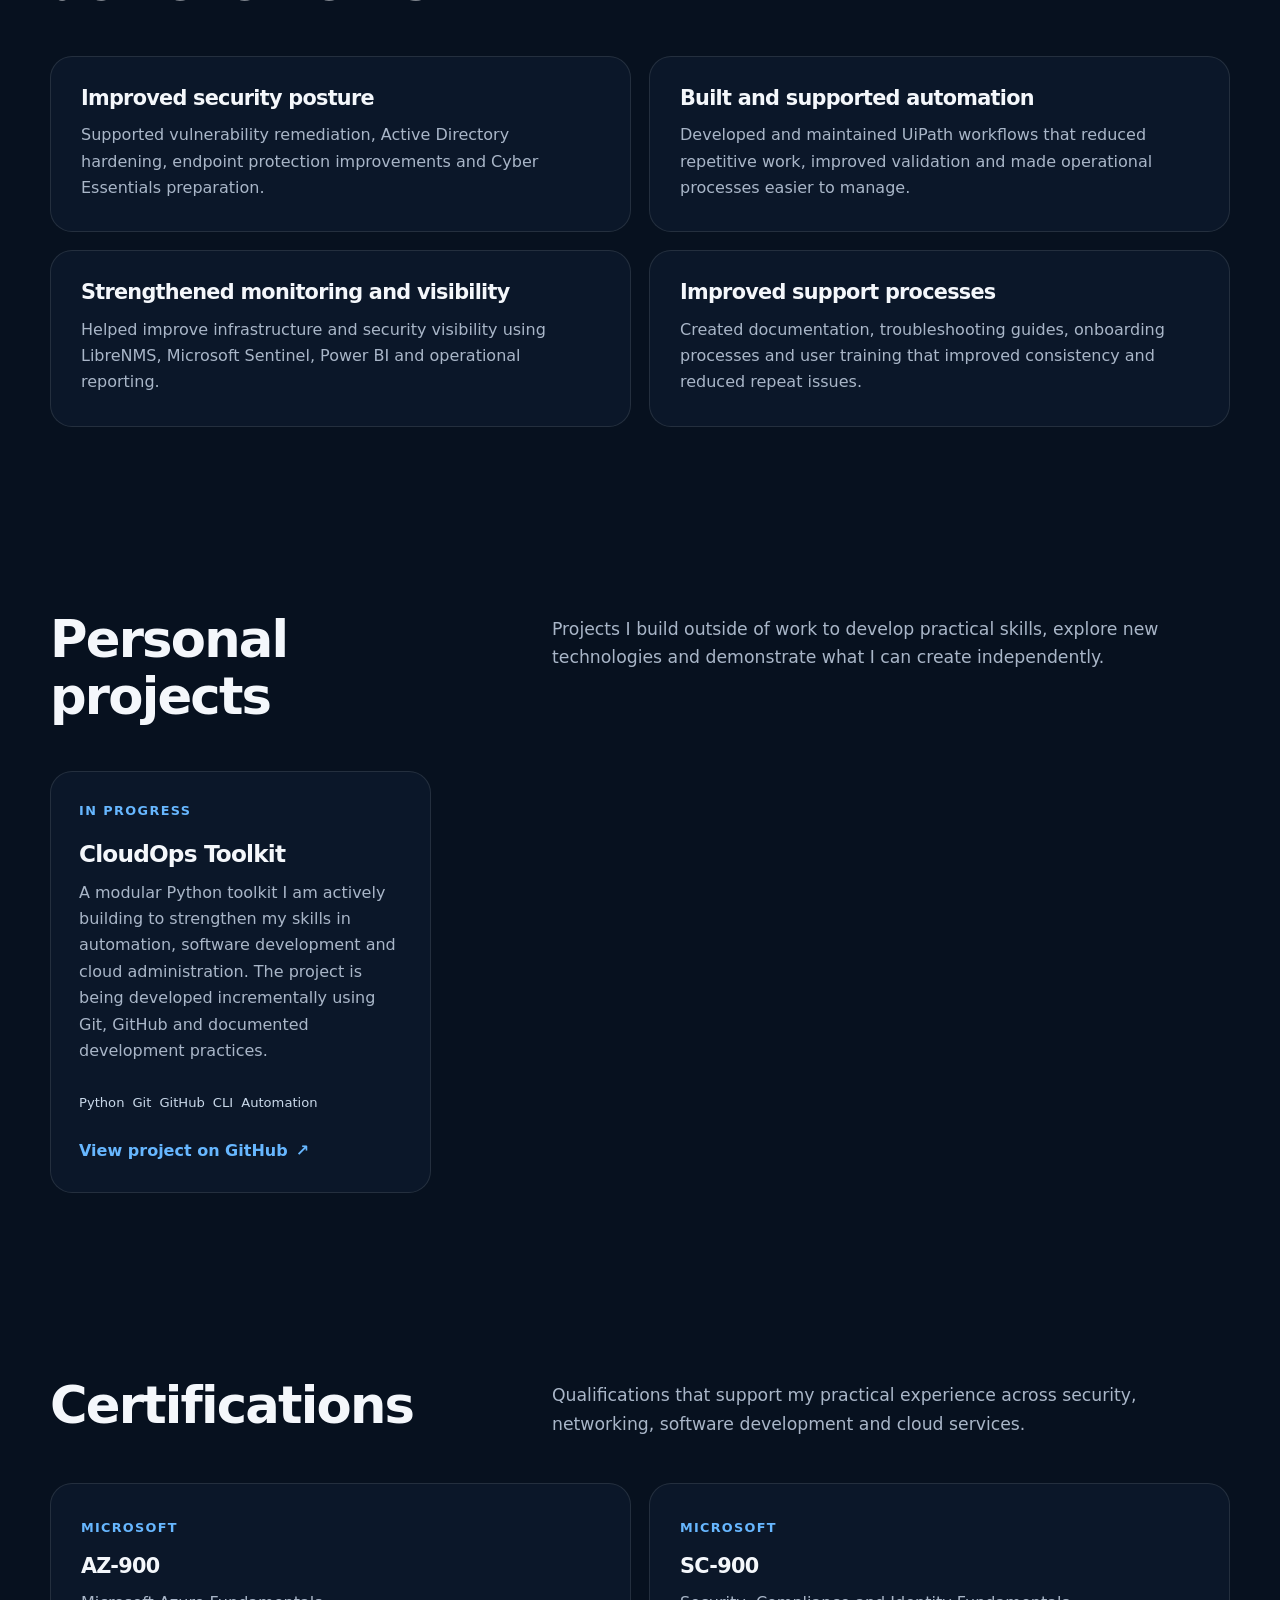
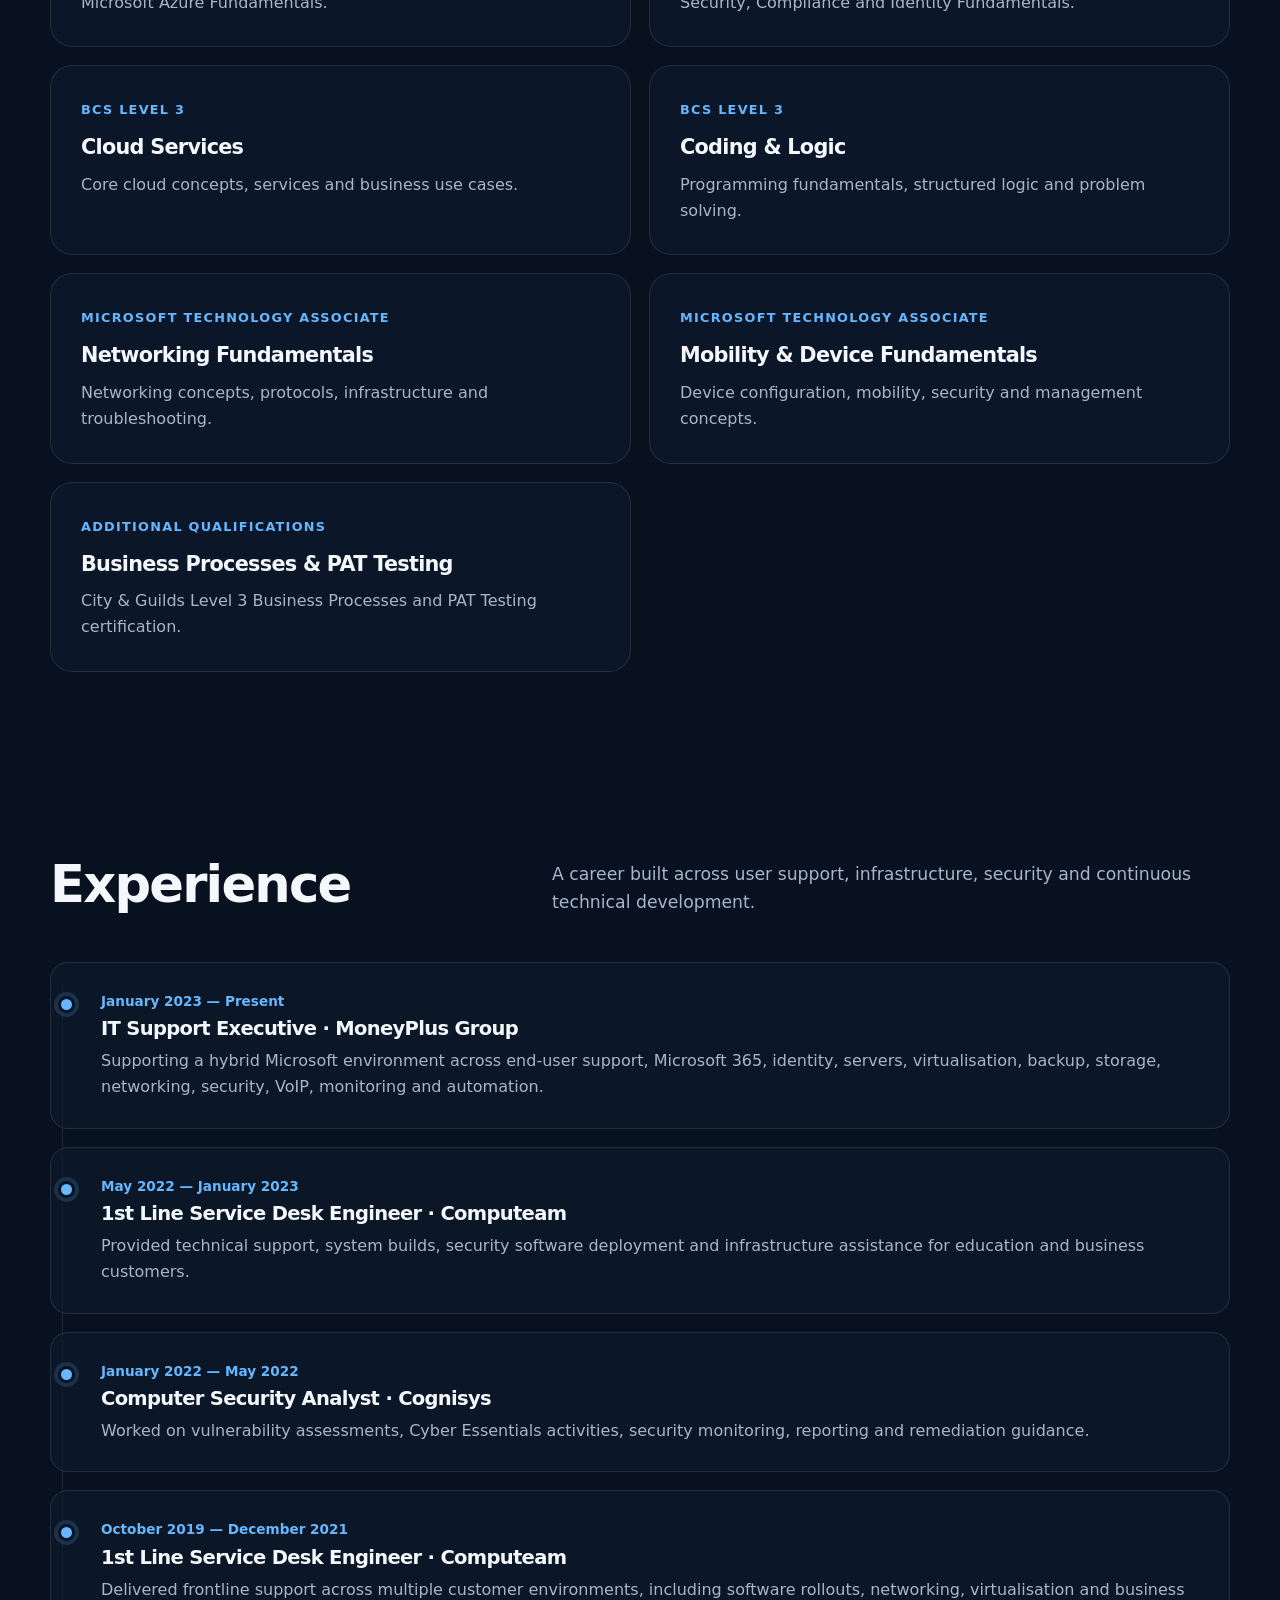
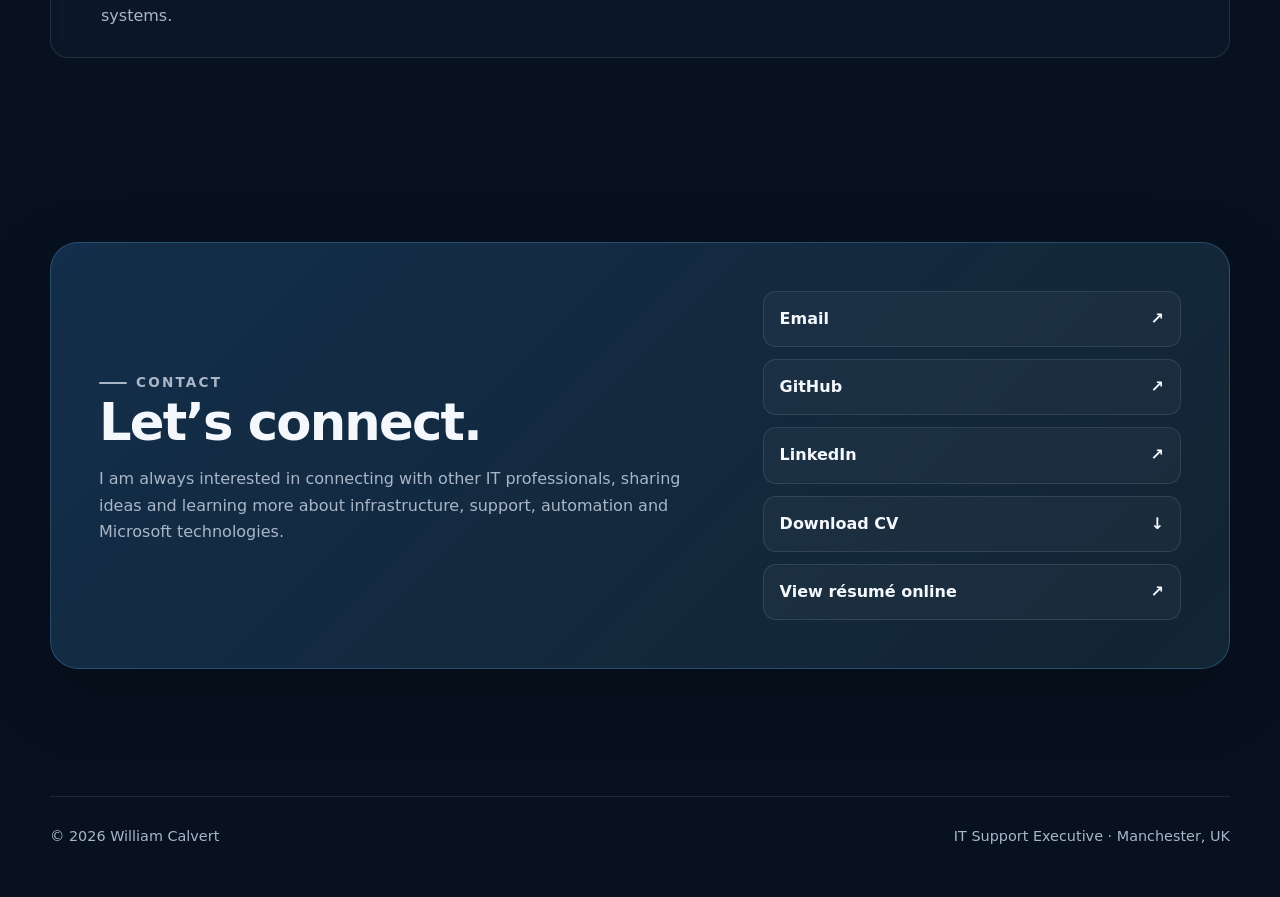
==== commit 17e4d841: "refactor: separate personal projects from work experience" ====
--- a/index.html
+++ b/index.html
@@ -431,6 +431,71 @@
       font-size: 0.88rem;
     }
 
+
+    .achievement-grid,
+    .certification-grid {
+      display: grid;
+      grid-template-columns: repeat(2, minmax(0, 1fr));
+      gap: 18px;
+    }
+
+    .achievement-card,
+    .certification-card {
+      padding: 30px;
+      border: 1px solid var(--line);
+      border-radius: var(--radius);
+      background: rgba(13, 26, 43, 0.84);
+      transition:
+        transform 180ms ease,
+        border-color 180ms ease,
+        background 180ms ease;
+    }
+
+    .achievement-card:hover,
+    .certification-card:hover {
+      transform: translateY(-4px);
+      border-color: rgba(103, 183, 255, 0.36);
+      background: var(--surface-hover);
+    }
+
+    .achievement-card h3,
+    .certification-card h3 {
+      margin-bottom: 12px;
+      font-size: 1.3rem;
+    }
+
+    .achievement-card p,
+    .certification-card p {
+      margin: 0;
+      color: var(--muted);
+    }
+
+    .certification-status {
+      display: inline-block;
+      margin-bottom: 16px;
+      color: var(--accent);
+      font-size: 0.8rem;
+      font-weight: 800;
+      letter-spacing: 0.1em;
+      text-transform: uppercase;
+    }
+
+    .project-link {
+      display: inline-flex;
+      align-items: center;
+      gap: 8px;
+      width: fit-content;
+      margin-top: 24px;
+      color: var(--accent);
+      font-weight: 750;
+    }
+
+    .project-link:hover,
+    .project-link:focus-visible {
+      text-decoration: underline;
+      text-underline-offset: 4px;
+    }
+
     .project-grid {
       display: grid;
       grid-template-columns: repeat(3, minmax(0, 1fr));
@@ -631,7 +696,72 @@
       }
 
       .work-grid,
-      .project-grid {
+  
+    .achievement-grid,
+    .certification-grid {
+      display: grid;
+      grid-template-columns: repeat(2, minmax(0, 1fr));
+      gap: 18px;
+    }
+
+    .achievement-card,
+    .certification-card {
+      padding: 30px;
+      border: 1px solid var(--line);
+      border-radius: var(--radius);
+      background: rgba(13, 26, 43, 0.84);
+      transition:
+        transform 180ms ease,
+        border-color 180ms ease,
+        background 180ms ease;
+    }
+
+    .achievement-card:hover,
+    .certification-card:hover {
+      transform: translateY(-4px);
+      border-color: rgba(103, 183, 255, 0.36);
+      background: var(--surface-hover);
+    }
+
+    .achievement-card h3,
+    .certification-card h3 {
+      margin-bottom: 12px;
+      font-size: 1.3rem;
+    }
+
+    .achievement-card p,
+    .certification-card p {
+      margin: 0;
+      color: var(--muted);
+    }
+
+    .certification-status {
+      display: inline-block;
+      margin-bottom: 16px;
+      color: var(--accent);
+      font-size: 0.8rem;
+      font-weight: 800;
+      letter-spacing: 0.1em;
+      text-transform: uppercase;
+    }
+
+    .project-link {
+      display: inline-flex;
+      align-items: center;
+      gap: 8px;
+      width: fit-content;
+      margin-top: 24px;
+      color: var(--accent);
+      font-weight: 750;
+    }
+
+    .project-link:hover,
+    .project-link:focus-visible {
+      text-decoration: underline;
+      text-underline-offset: 4px;
+    }
+
+    .project-grid {
         grid-template-columns: repeat(2, minmax(0, 1fr));
       }
 
@@ -678,7 +808,9 @@
 
       .work-grid,
       .project-grid,
-      .learning-grid {
+      .learning-grid,
+      .achievement-grid,
+      .certification-grid {
         grid-template-columns: 1fr;
       }
 
@@ -743,8 +875,9 @@
       <nav class="nav-links" id="site-navigation" aria-label="Main navigation">
         <a href="#about">About</a>
         <a href="#work">What I do</a>
-        <a href="#projects">Projects</a>
-        <a href="#learning">Learning</a>
+        <a href="#achievements">Achievements</a>
+        <a href="#projects">Personal Projects</a>
+        <a href="#certifications">Certifications</a>
         <a href="#experience">Experience</a>
         <a href="#contact">Contact</a>
       </nav>
@@ -807,7 +940,7 @@
     <section id="about">
       <div class="container">
         <div class="section-heading reveal">
-          <h2>More than a support desk.</h2>
+          <h2>Supporting users, systems and the infrastructure behind them.</h2>
           <p>
             My role covers the day-to-day support users rely on, but it also includes
             maintaining systems, improving security, supporting infrastructure and
@@ -967,151 +1100,144 @@
       </div>
     </section>
 
+
+    <section id="achievements">
+      <div class="container">
+        <div class="section-heading reveal">
+          <h2>Key achievements</h2>
+          <p>
+            Practical improvements I have contributed to across infrastructure,
+            security, automation and day-to-day IT operations.
+          </p>
+        </div>
+
+        <div class="achievement-grid">
+          <article class="achievement-card reveal">
+            <h3>Improved security posture</h3>
+            <p>
+              Supported vulnerability remediation, Active Directory hardening,
+              endpoint protection improvements and Cyber Essentials preparation.
+            </p>
+          </article>
+
+          <article class="achievement-card reveal">
+            <h3>Built and supported automation</h3>
+            <p>
+              Developed and maintained UiPath workflows that reduced repetitive work,
+              improved validation and made operational processes easier to manage.
+            </p>
+          </article>
+
+          <article class="achievement-card reveal">
+            <h3>Strengthened monitoring and visibility</h3>
+            <p>
+              Helped improve infrastructure and security visibility using LibreNMS,
+              Microsoft Sentinel, Power BI and operational reporting.
+            </p>
+          </article>
+
+          <article class="achievement-card reveal">
+            <h3>Improved support processes</h3>
+            <p>
+              Created documentation, troubleshooting guides, onboarding processes and
+              user training that improved consistency and reduced repeat issues.
+            </p>
+          </article>
+        </div>
+      </div>
+    </section>
+
     <section id="projects">
       <div class="container">
         <div class="section-heading reveal">
-          <h2>Projects & improvements</h2>
+          <h2>Personal projects</h2>
           <p>
-            Examples of the practical work I enjoy: solving real problems, improving
-            visibility and reducing repetitive effort.
+            Projects I build outside of work to develop practical skills, explore new
+            technologies and demonstrate what I can create independently.
           </p>
         </div>
 
         <div class="project-grid">
           <article class="project-card reveal">
-            <span class="project-type">Automation</span>
-            <h3>Business process automation</h3>
-            <p>
-              Designed and supported UiPath workflows for direct debits, credit control,
-              data extraction, exception handling and system health checks.
-            </p>
-            <div class="project-tech">
-              <span>UiPath</span>
-              <span>PowerShell</span>
-              <span>OCR</span>
-              <span>Process improvement</span>
-            </div>
-          </article>
-
-          <article class="project-card reveal">
-            <span class="project-type">Infrastructure</span>
-            <h3>Monitoring and visibility</h3>
-            <p>
-              Supported the deployment and improvement of monitoring platforms to give
-              clearer visibility of devices, services, network health and operational data.
-            </p>
-            <div class="project-tech">
-              <span>LibreNMS</span>
-              <span>Sentinel</span>
-              <span>Power BI</span>
-              <span>Nmap</span>
-            </div>
-          </article>
-
-          <article class="project-card reveal">
-            <span class="project-type">Security</span>
-            <h3>Security remediation</h3>
-            <p>
-              Contributed to vulnerability remediation, Active Directory hardening,
-              endpoint protection improvements and Cyber Essentials preparation.
-            </p>
-            <div class="project-tech">
-              <span>Active Directory</span>
-              <span>ESET</span>
-              <span>WSUS</span>
-              <span>Cyber Essentials</span>
-            </div>
-          </article>
-
-          <article class="project-card reveal">
-            <span class="project-type">Personal project</span>
+            <span class="project-type">In progress</span>
             <h3>CloudOps Toolkit</h3>
             <p>
-              A growing Python-based toolkit used to develop my software, automation,
-              Git and cloud administration skills through practical modules and utilities.
+              A modular Python toolkit I am actively building to strengthen my skills in
+              automation, software development and cloud administration. The project is
+              being developed incrementally using Git, GitHub and documented development
+              practices.
             </p>
             <div class="project-tech">
               <span>Python</span>
+              <span>Git</span>
               <span>GitHub</span>
               <span>CLI</span>
               <span>Automation</span>
             </div>
-          </article>
-
-          <article class="project-card reveal">
-            <span class="project-type">Documentation</span>
-            <h3>Knowledge and onboarding</h3>
-            <p>
-              Created technical documentation, troubleshooting guides, SOPs and internal
-              knowledge material to improve support quality and user confidence.
-            </p>
-            <div class="project-tech">
-              <span>Confluence</span>
-              <span>SharePoint</span>
-              <span>Training</span>
-              <span>Onboarding</span>
-            </div>
-          </article>
-
-          <article class="project-card reveal">
-            <span class="project-type">Learning project</span>
-            <h3>Azure home lab</h3>
-            <p>
-              Building practical familiarity with Azure services at my own pace while
-              documenting what I learn and relating it back to real IT operations.
-            </p>
-            <div class="project-tech">
-              <span>Azure</span>
-              <span>Identity</span>
-              <span>Networking</span>
-              <span>Administration</span>
-            </div>
+            <a
+              class="project-link"
+              href="https://github.com/Mysticeel/cloudops-toolkit"
+              target="_blank"
+              rel="noopener noreferrer"
+            >
+              View project on GitHub <span aria-hidden="true">↗</span>
+            </a>
           </article>
         </div>
       </div>
     </section>
 
-    <section id="learning">
+    <section id="certifications">
       <div class="container">
         <div class="section-heading reveal">
-          <h2>What I am learning</h2>
+          <h2>Certifications</h2>
           <p>
-            Cloud is part of my development, not a replacement for the broad operational
-            experience I am continuing to build in my current role.
+            Qualifications that support my practical experience across security,
+            networking, software development and cloud services.
           </p>
         </div>
 
-        <div class="learning-grid">
-          <article class="learning-card reveal">
-            <h3>Azure fundamentals and administration</h3>
-            <p>
-              Developing practical understanding of Azure identity, networking, compute,
-              storage, monitoring and governance through projects and structured study.
-            </p>
-          </article>
-
-          <article class="learning-card reveal">
-            <h3>Automation and infrastructure as code</h3>
-            <p>
-              Continuing to improve with PowerShell and Python while beginning to explore
-              repeatable infrastructure deployment and configuration.
-            </p>
-          </article>
-
-          <article class="learning-card reveal">
-            <h3>Security and identity</h3>
-            <p>
-              Building on my existing security experience through Microsoft identity,
-              access control, monitoring and security-focused certifications.
-            </p>
-          </article>
-
-          <article class="learning-card reveal">
-            <h3>Technical project delivery</h3>
-            <p>
-              Improving how I plan, document, test and present technical work so projects
-              are useful, understandable and maintainable.
-            </p>
+        <div class="certification-grid">
+          <article class="certification-card reveal">
+            <span class="certification-status">Microsoft</span>
+            <h3>AZ-900</h3>
+            <p>Microsoft Azure Fundamentals.</p>
+          </article>
+
+          <article class="certification-card reveal">
+            <span class="certification-status">Microsoft</span>
+            <h3>SC-900</h3>
+            <p>Security, Compliance and Identity Fundamentals.</p>
+          </article>
+
+          <article class="certification-card reveal">
+            <span class="certification-status">BCS Level 3</span>
+            <h3>Cloud Services</h3>
+            <p>Core cloud concepts, services and business use cases.</p>
+          </article>
+
+          <article class="certification-card reveal">
+            <span class="certification-status">BCS Level 3</span>
+            <h3>Coding &amp; Logic</h3>
+            <p>Programming fundamentals, structured logic and problem solving.</p>
+          </article>
+
+          <article class="certification-card reveal">
+            <span class="certification-status">Microsoft Technology Associate</span>
+            <h3>Networking Fundamentals</h3>
+            <p>Networking concepts, protocols, infrastructure and troubleshooting.</p>
+          </article>
+
+          <article class="certification-card reveal">
+            <span class="certification-status">Microsoft Technology Associate</span>
+            <h3>Mobility &amp; Device Fundamentals</h3>
+            <p>Device configuration, mobility, security and management concepts.</p>
+          </article>
+
+          <article class="certification-card reveal">
+            <span class="certification-status">Additional qualifications</span>
+            <h3>Business Processes &amp; PAT Testing</h3>
+            <p>City &amp; Guilds Level 3 Business Processes and PAT Testing certification.</p>
           </article>
         </div>
       </div>
@@ -1204,8 +1330,12 @@
               <span>LinkedIn</span>
               <span aria-hidden="true">↗</span>
             </a>
+            <a class="contact-link" href="assets/William-Calvert-CV.pdf" download>
+              <span>Download CV</span>
+              <span aria-hidden="true">↓</span>
+            </a>
             <a class="contact-link" href="resume.html">
-              <span>View résumé</span>
+              <span>View résumé online</span>
               <span aria-hidden="true">↗</span>
             </a>
           </div>
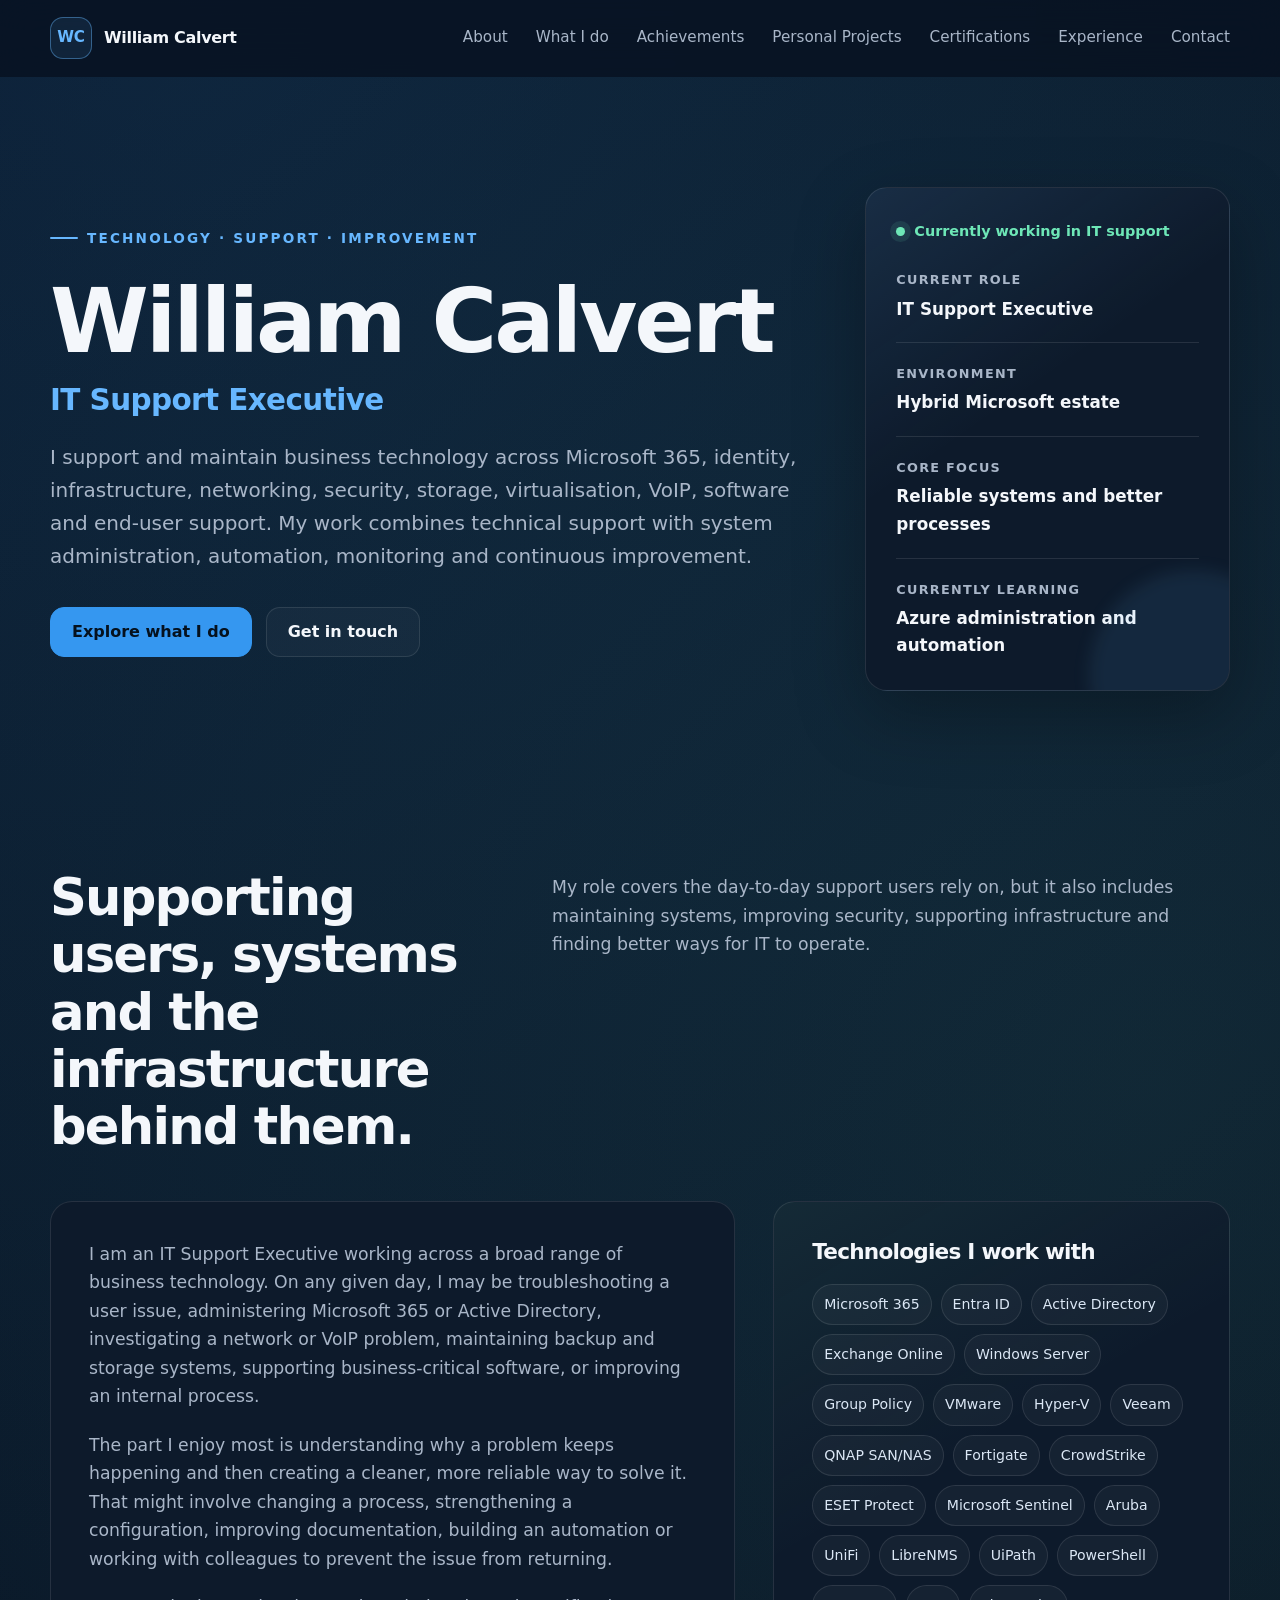
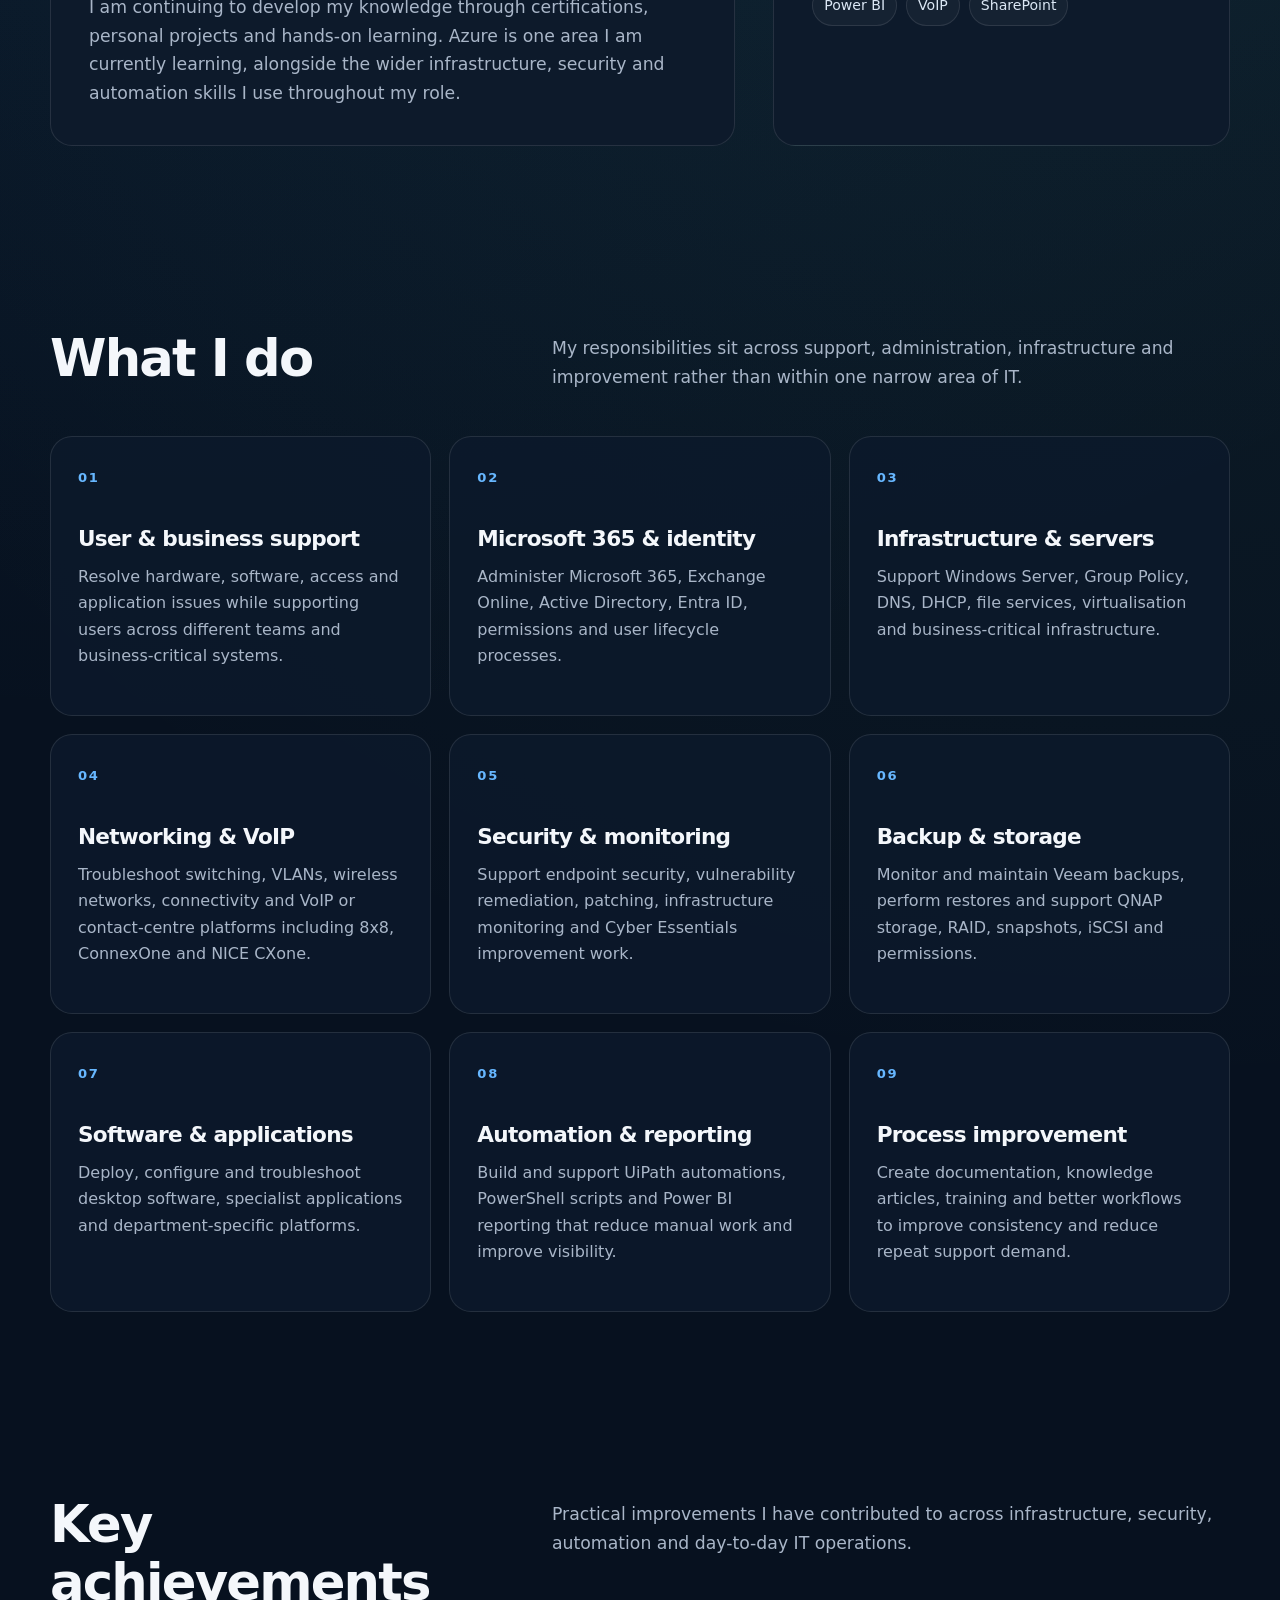
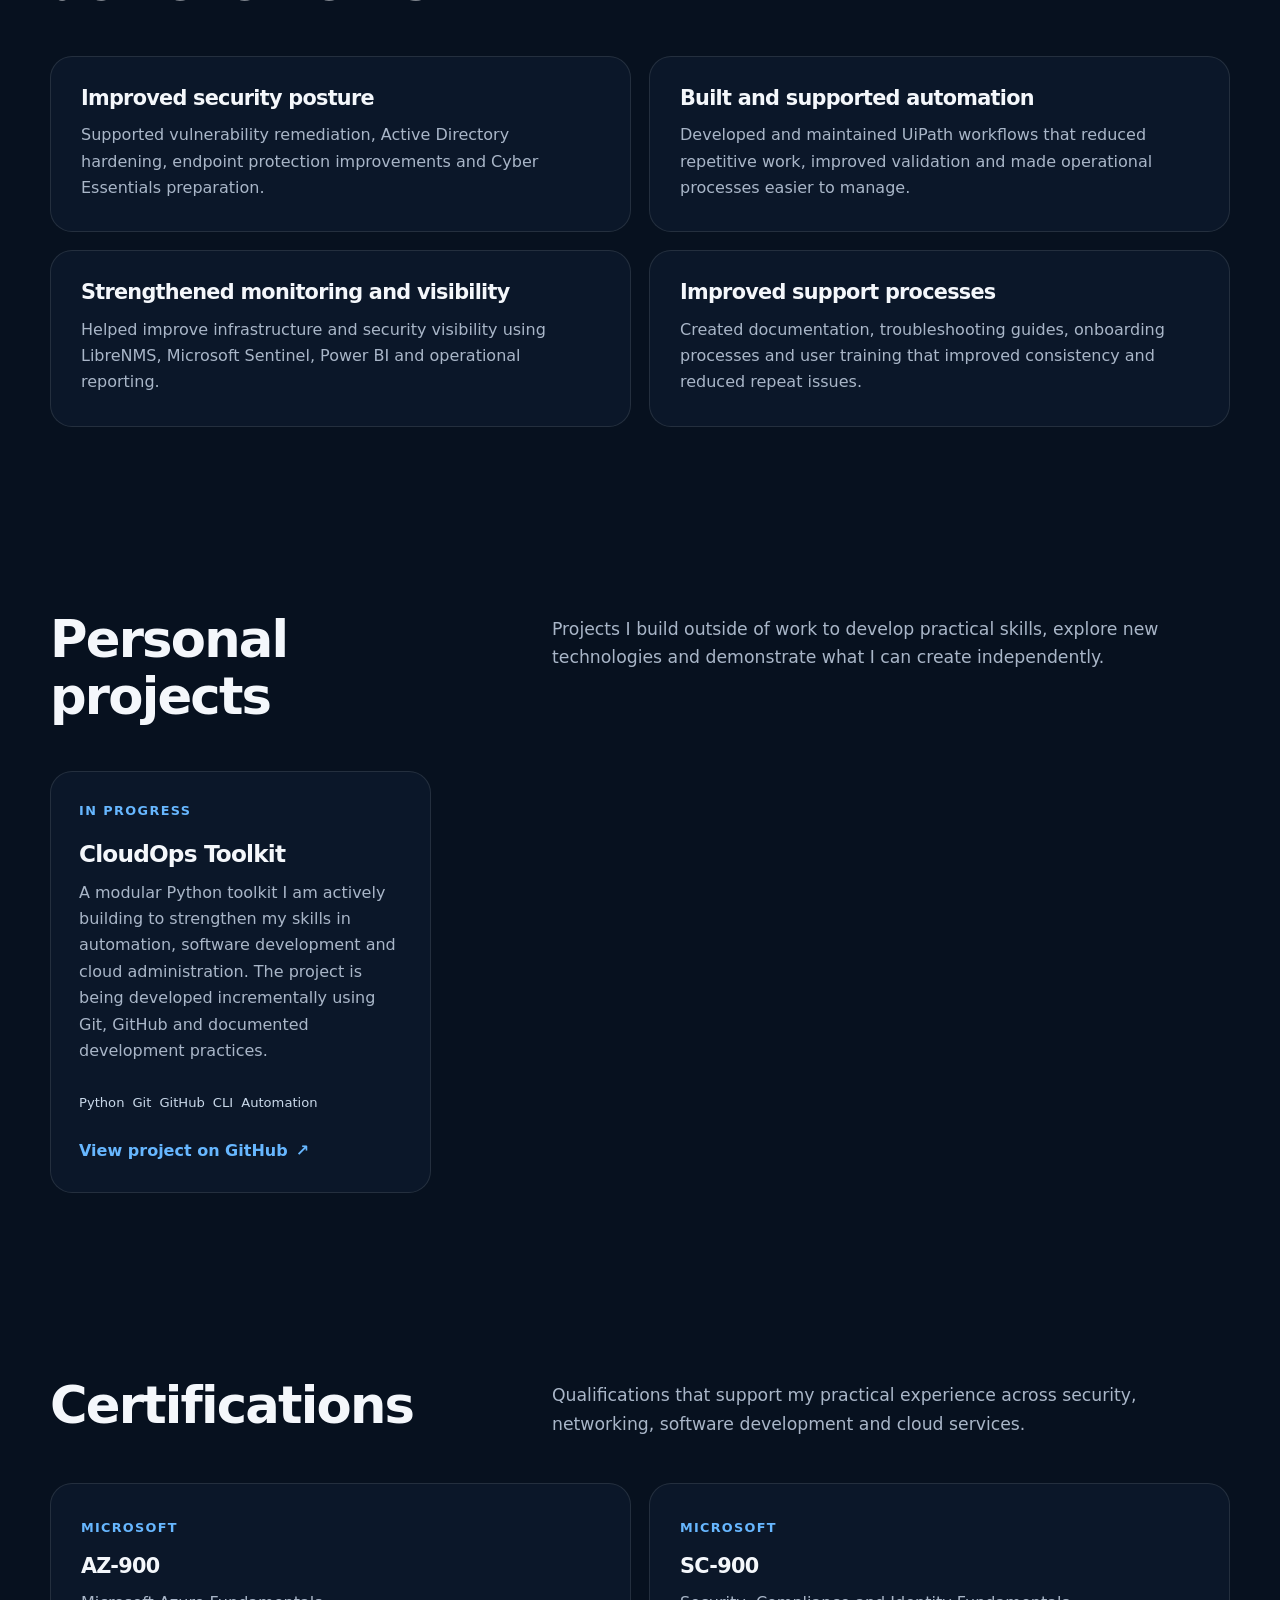
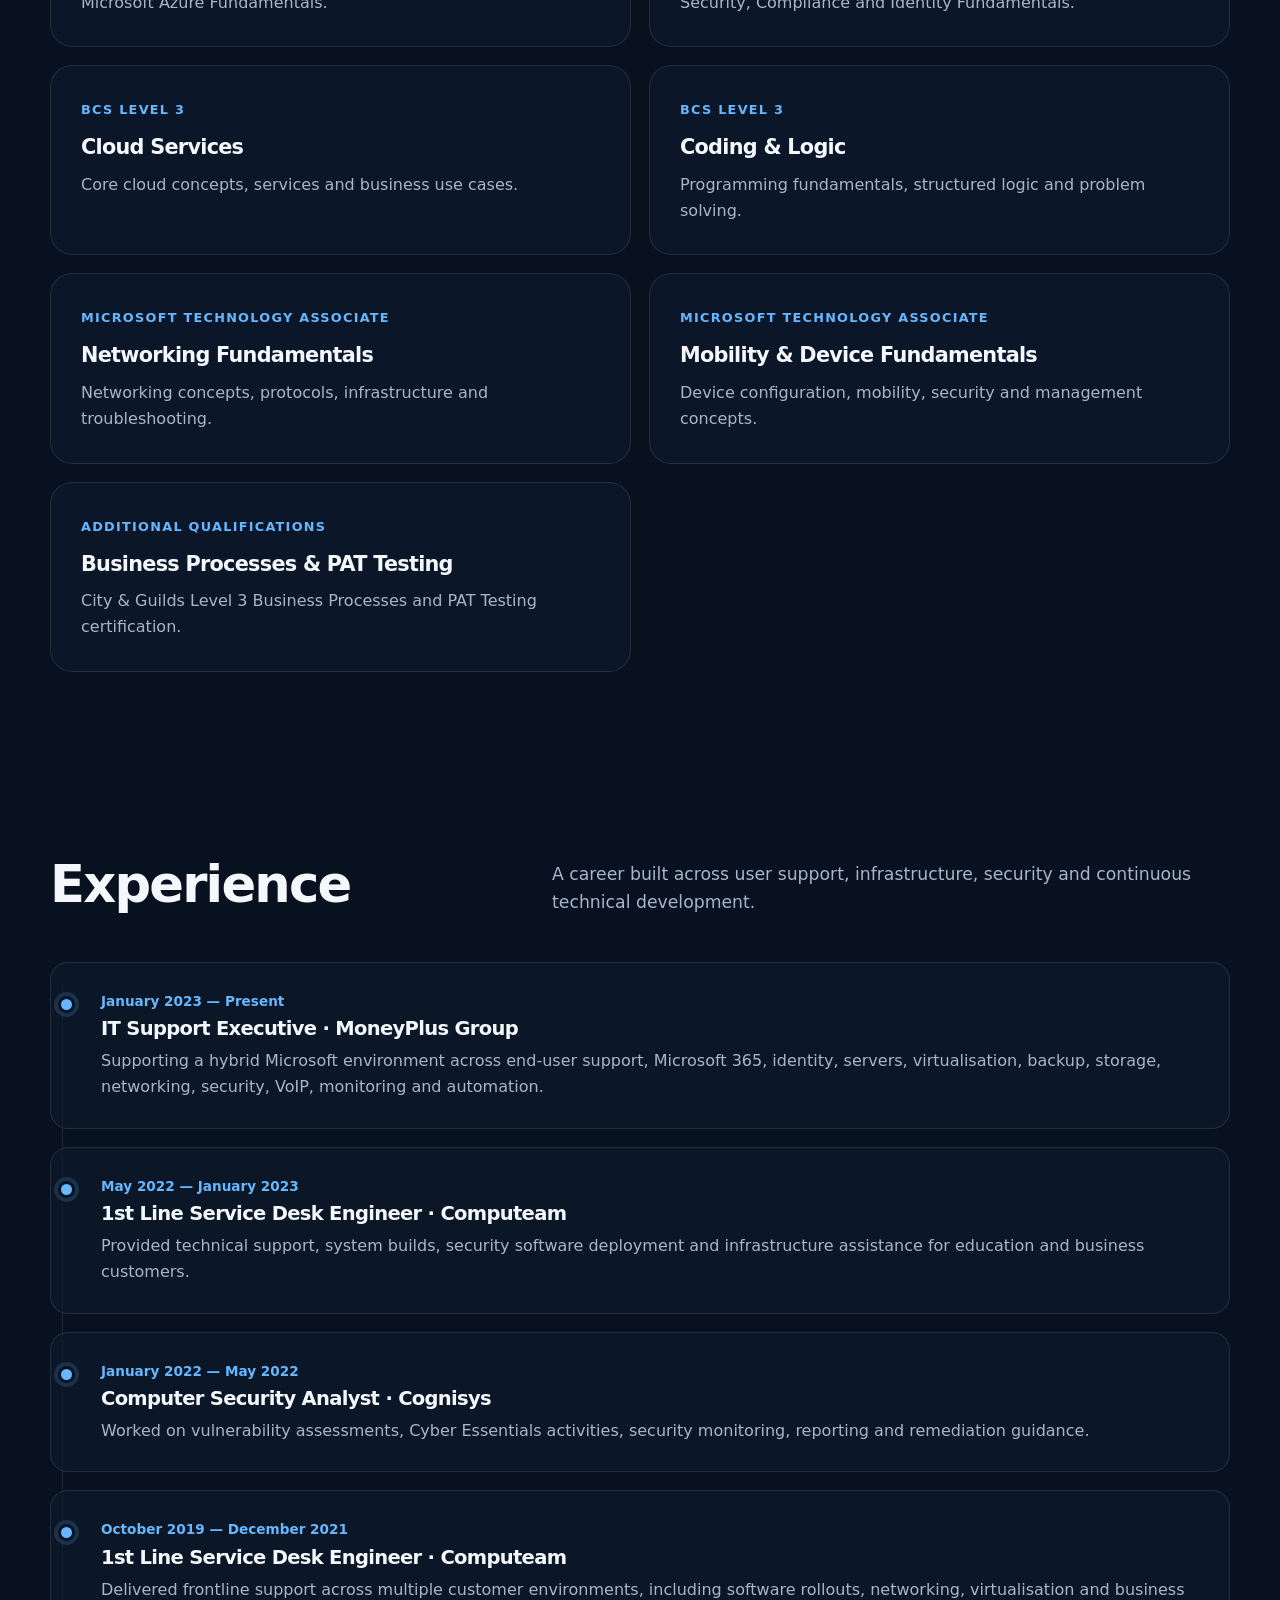
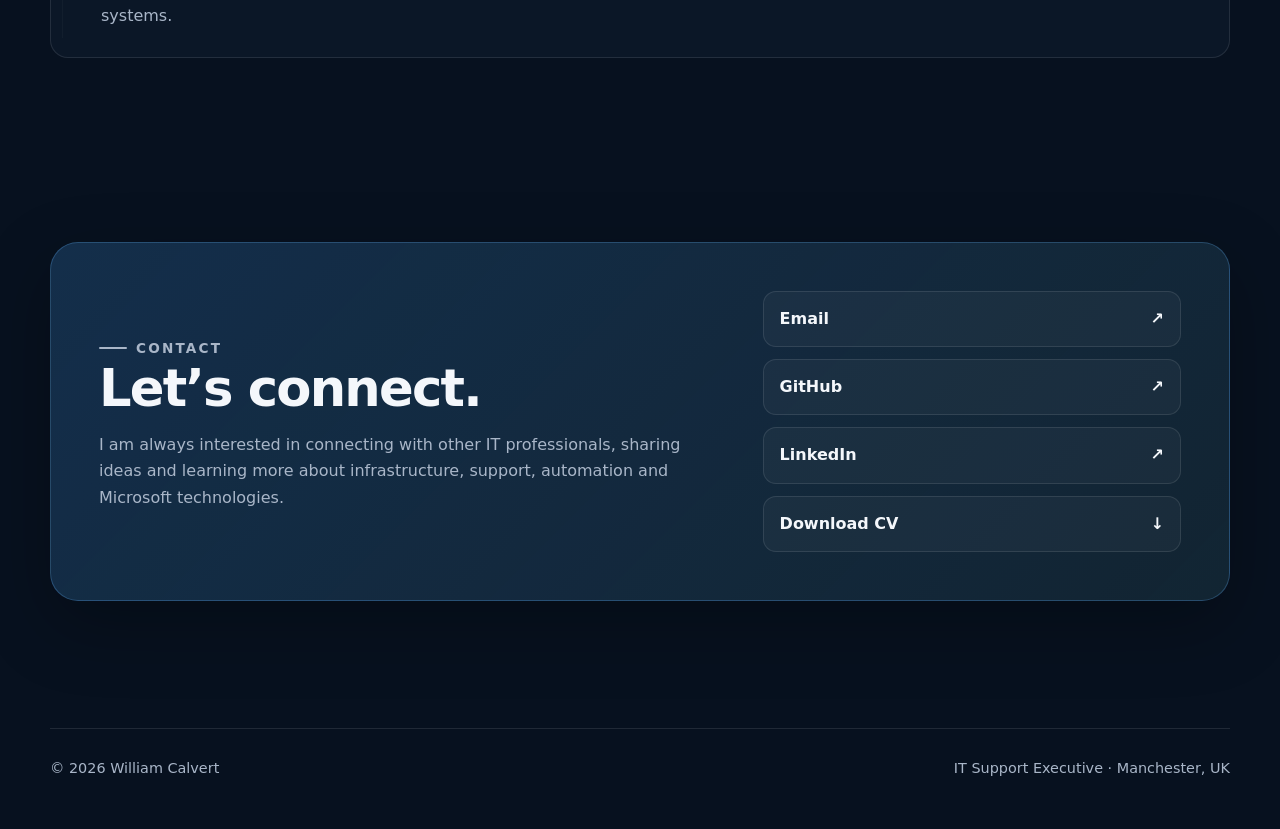
==== commit 60c9183e: "feat: removed View Resume Online" ====
--- a/index.html
+++ b/index.html
@@ -1334,10 +1334,6 @@
               <span>Download CV</span>
               <span aria-hidden="true">↓</span>
             </a>
-            <a class="contact-link" href="resume.html">
-              <span>View résumé online</span>
-              <span aria-hidden="true">↗</span>
-            </a>
           </div>
         </div>
       </div>
